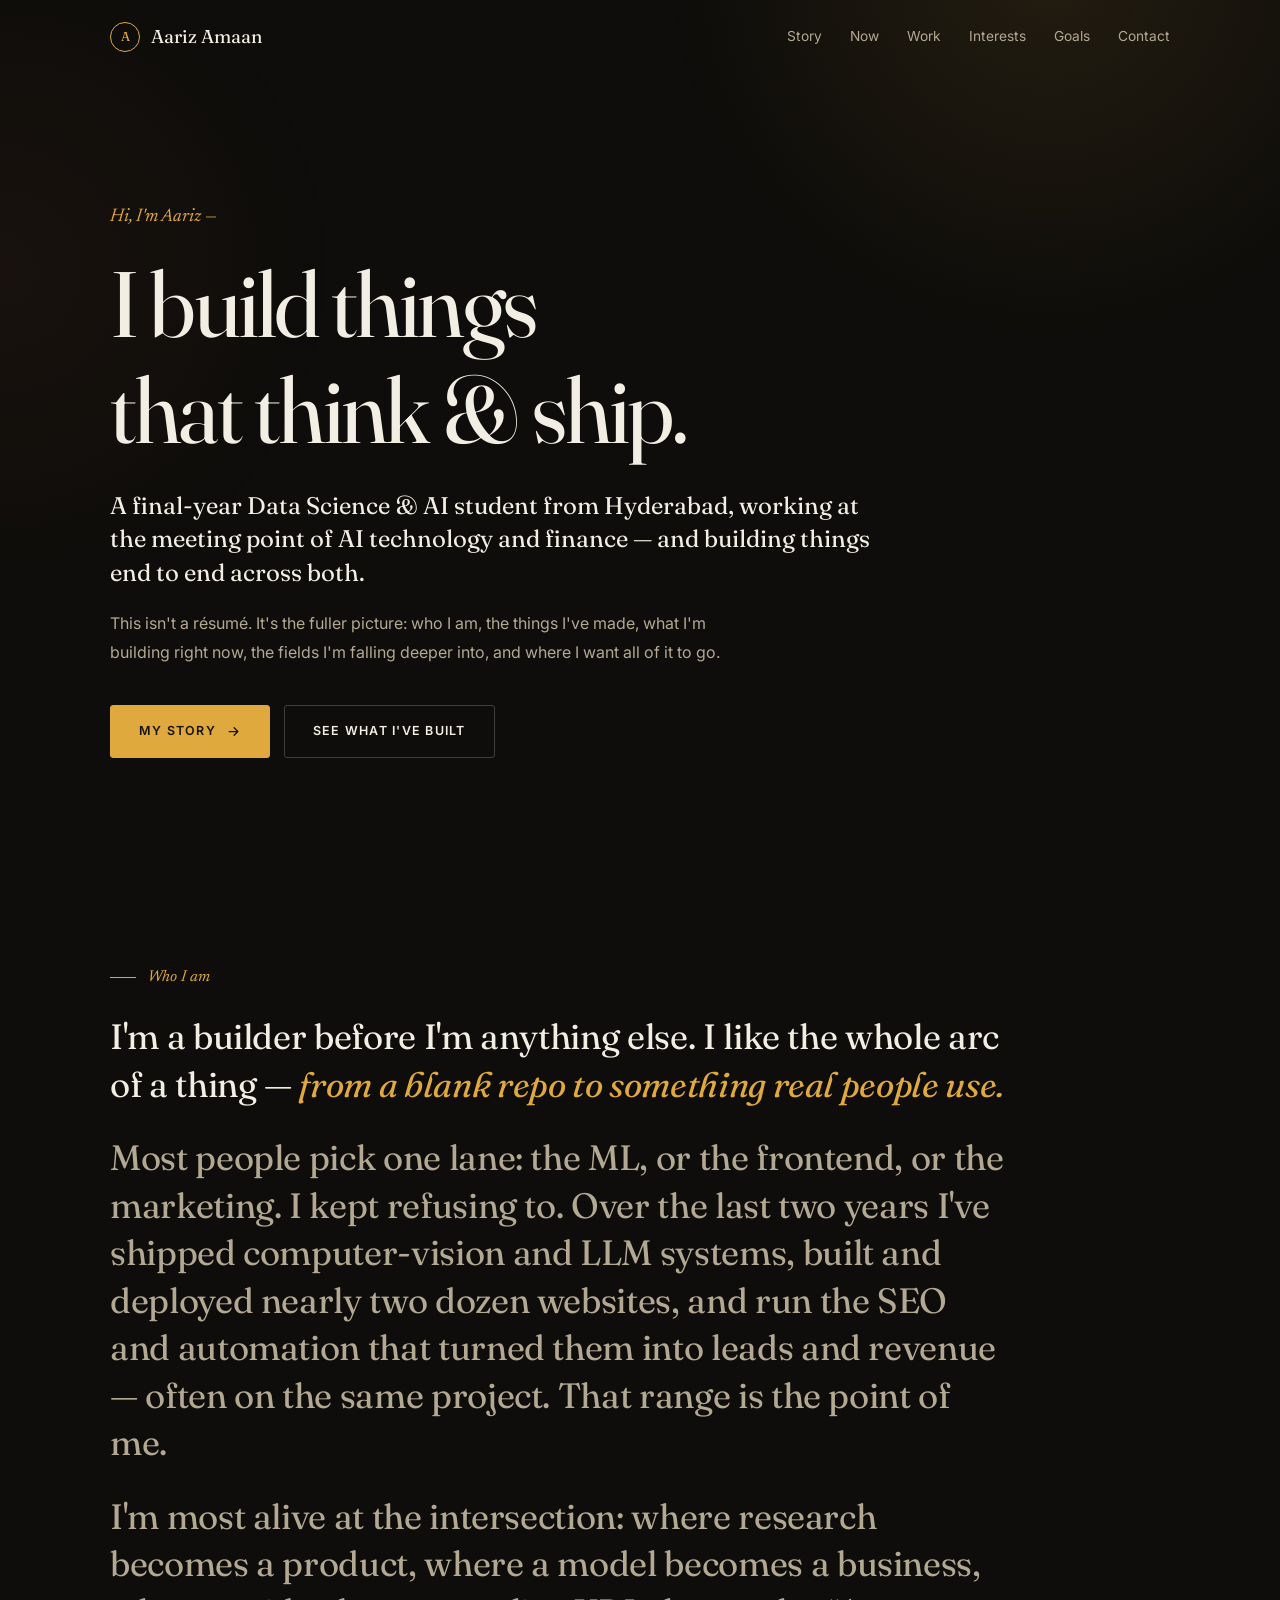
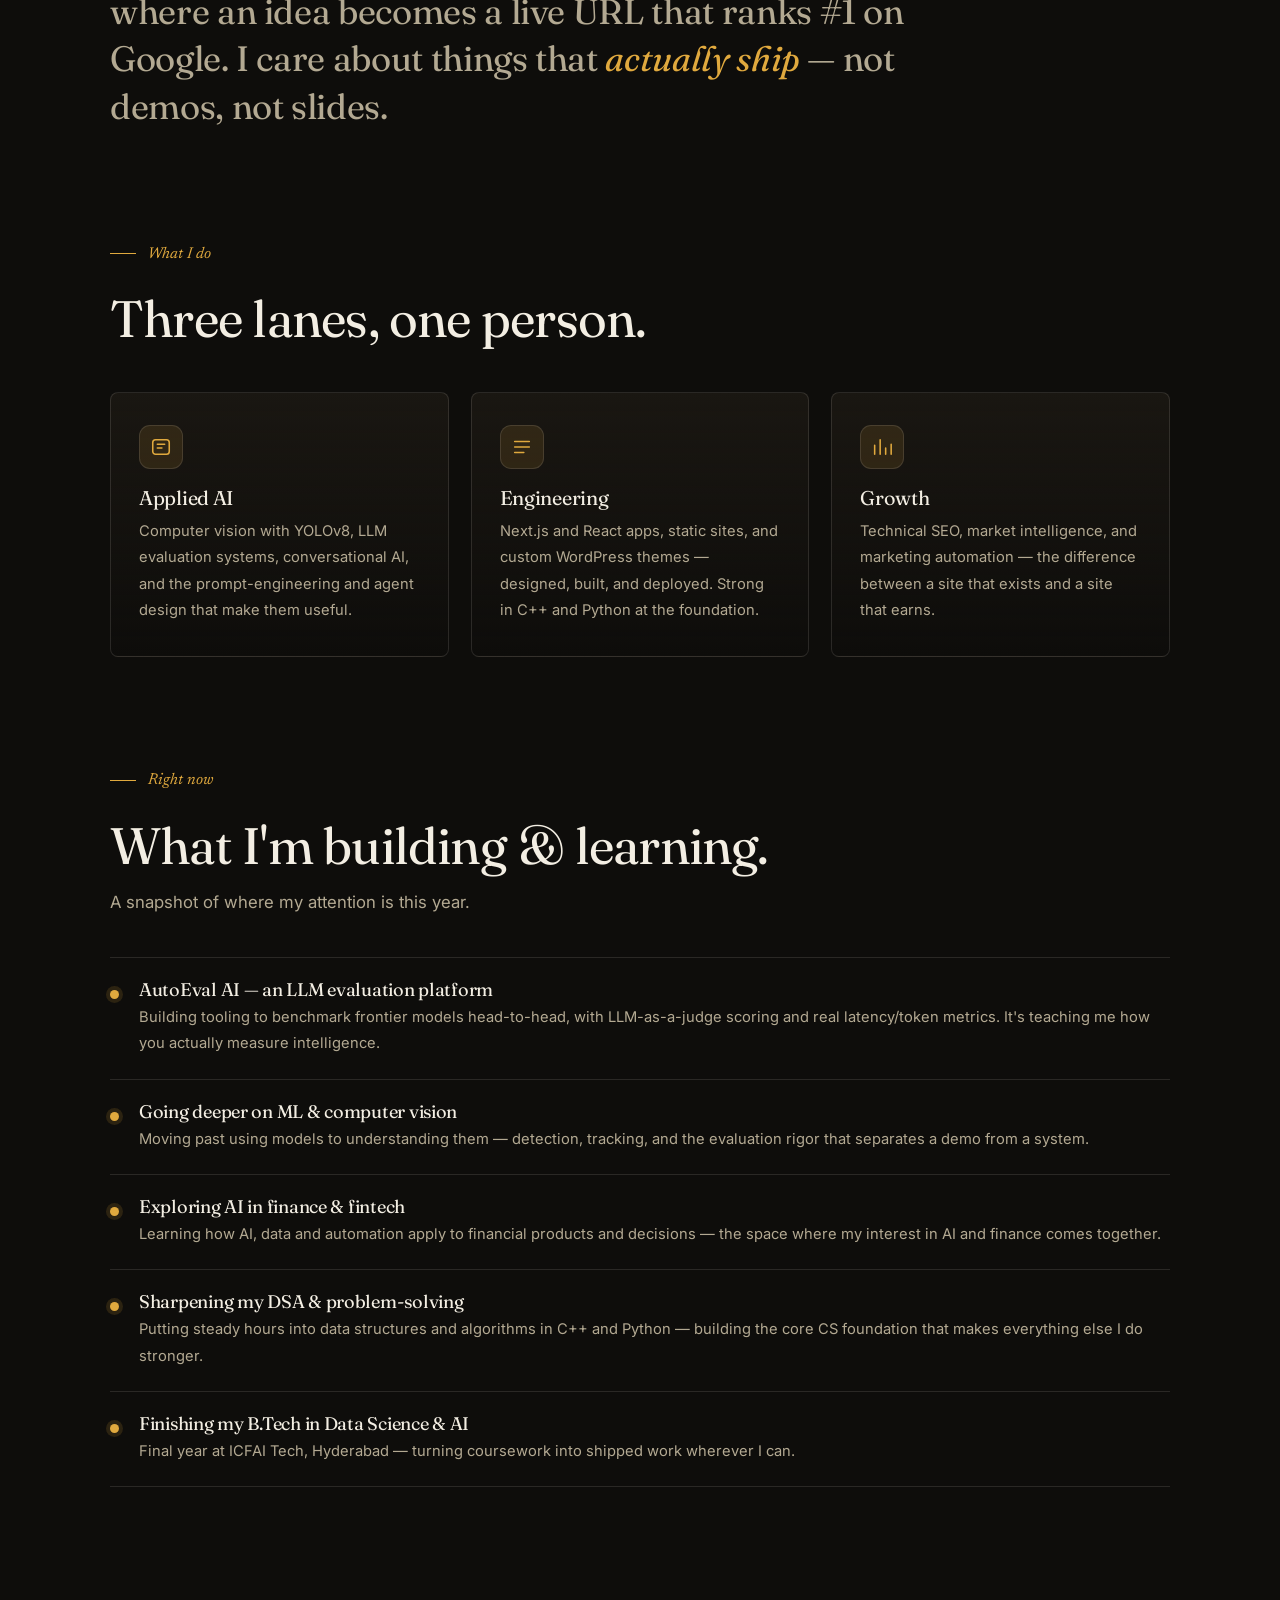
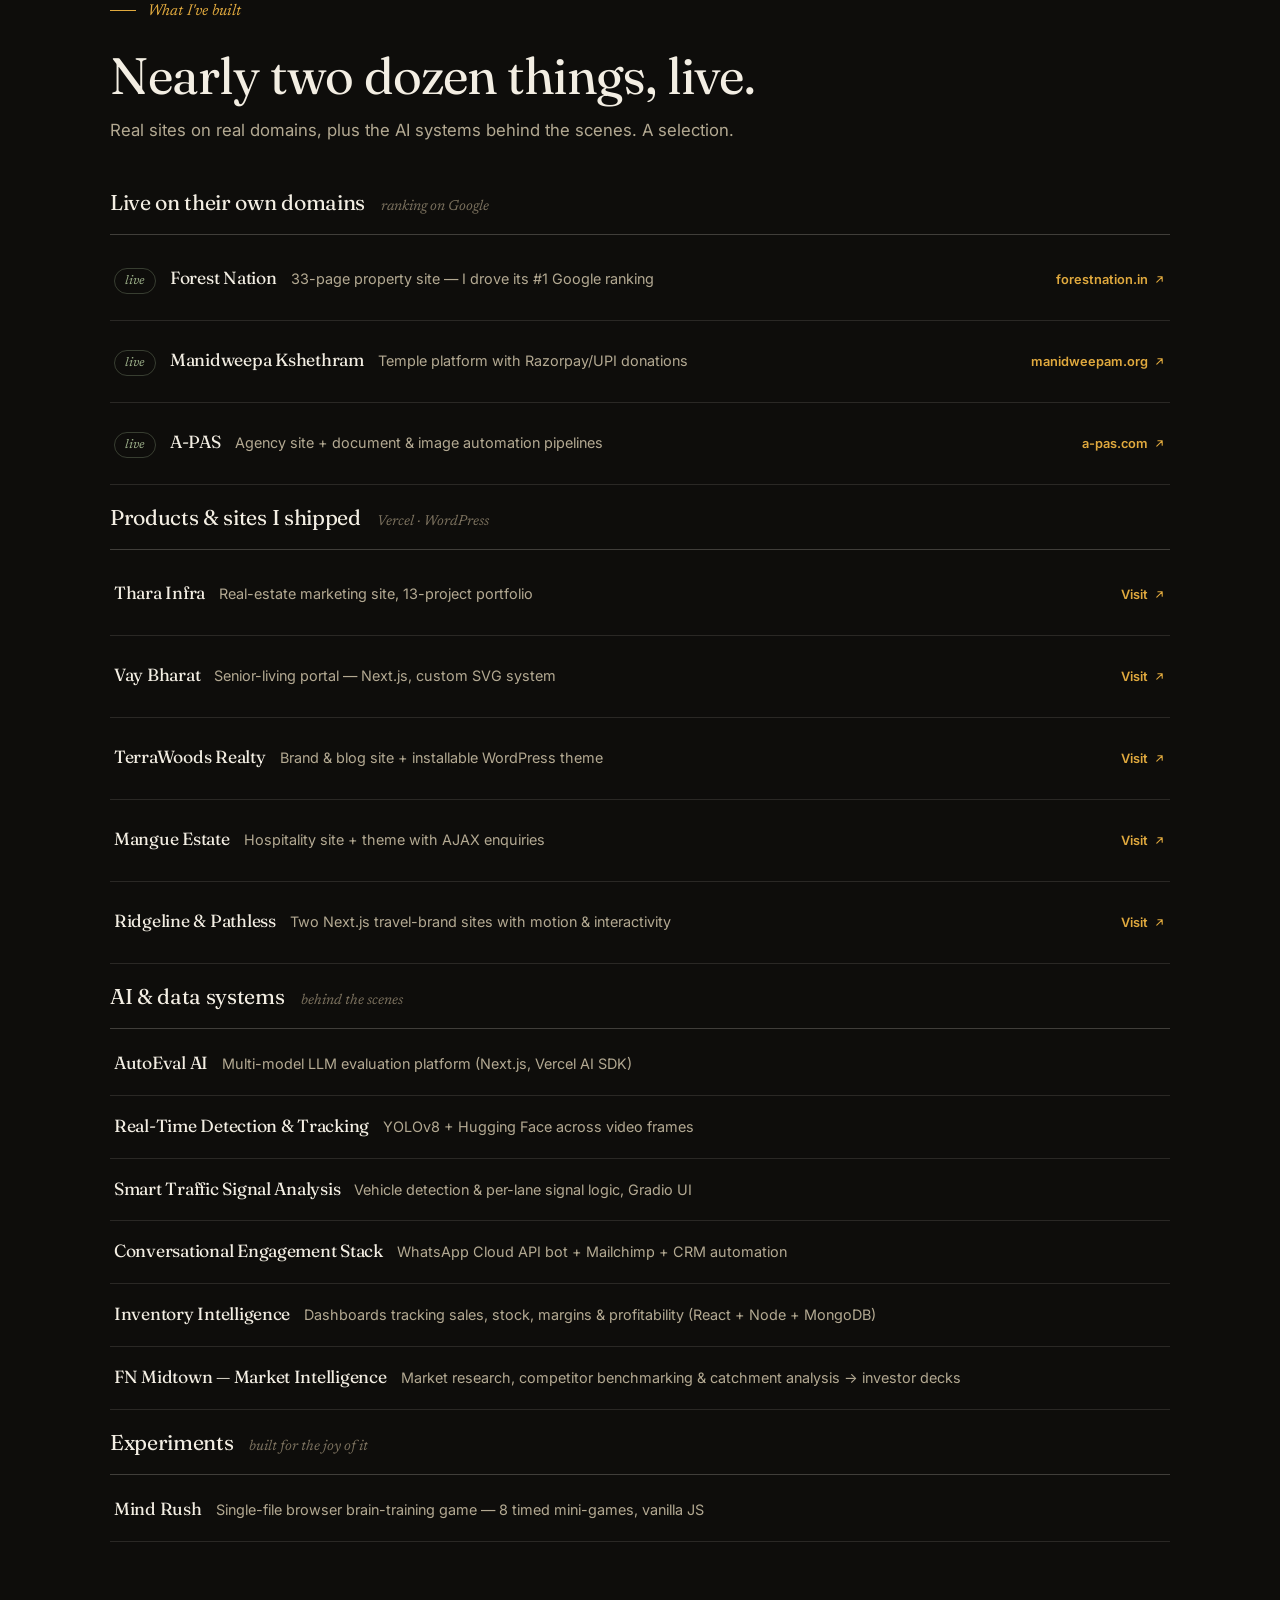
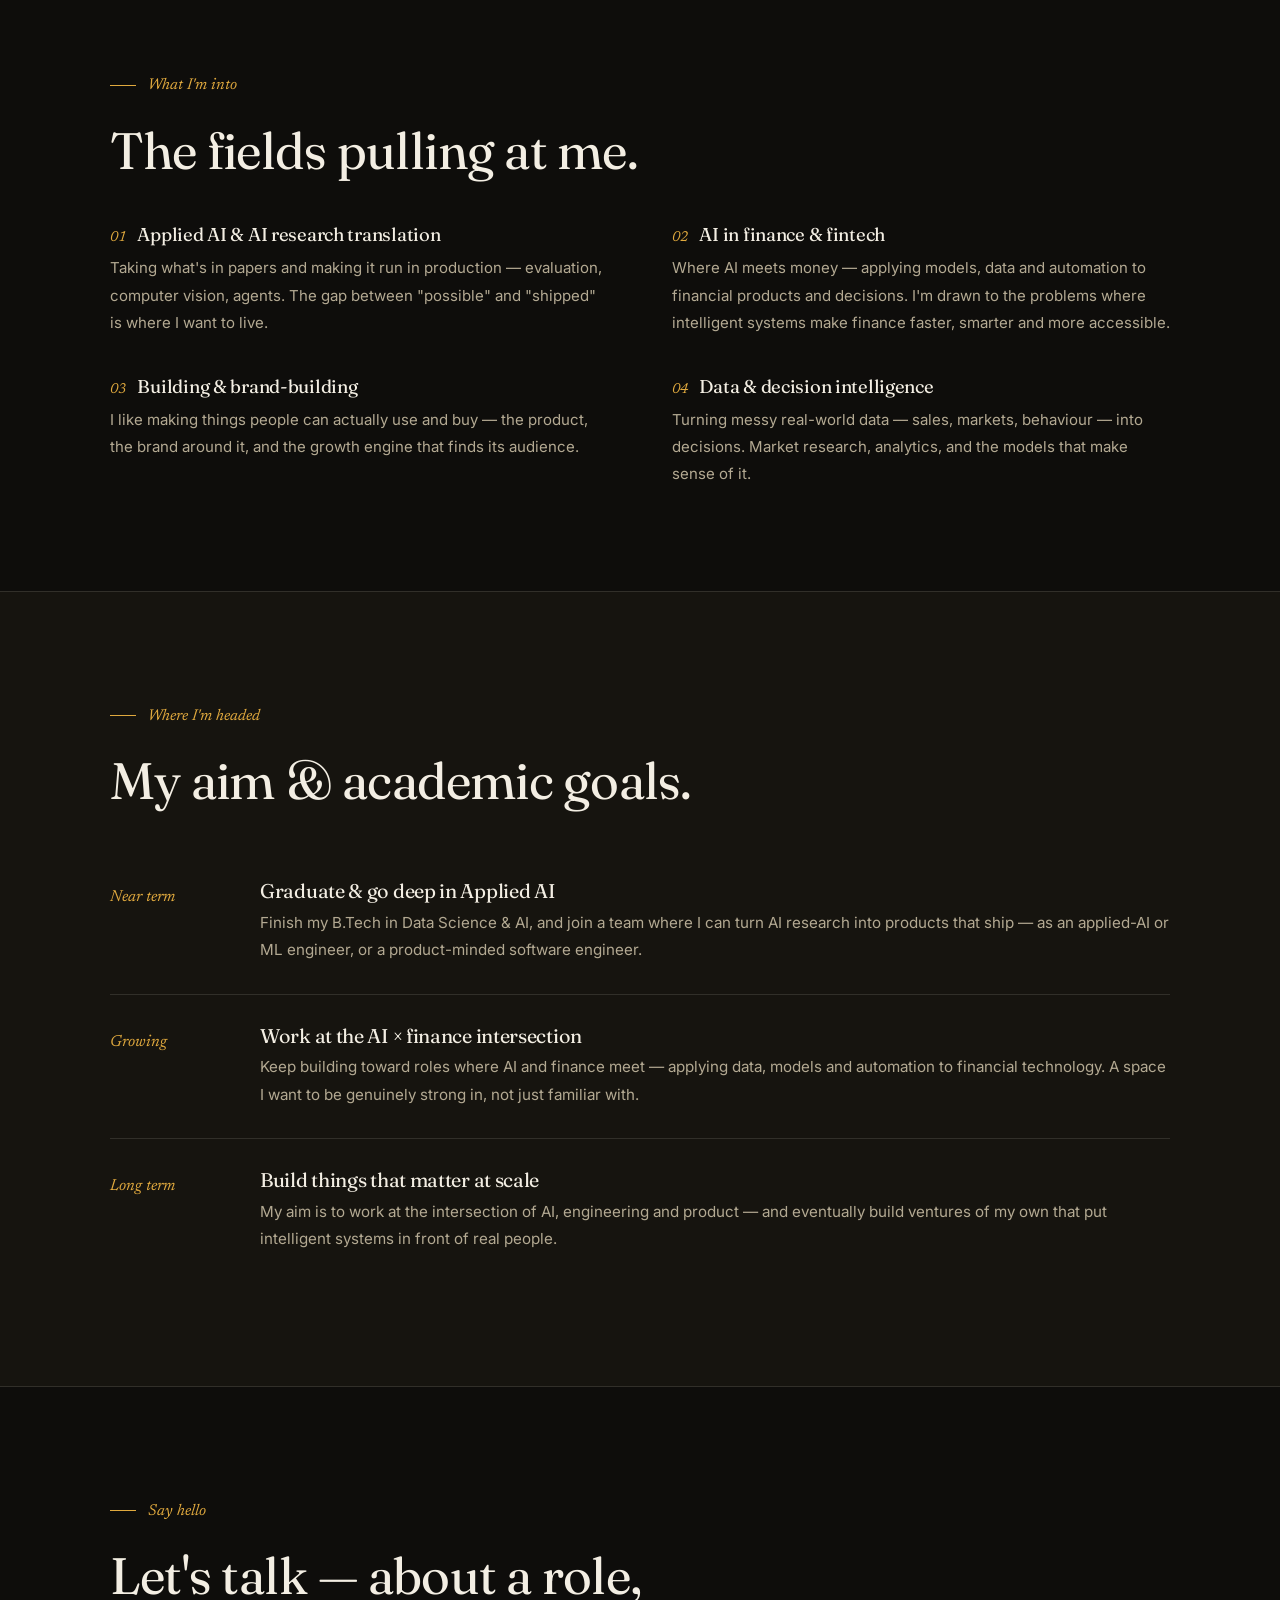
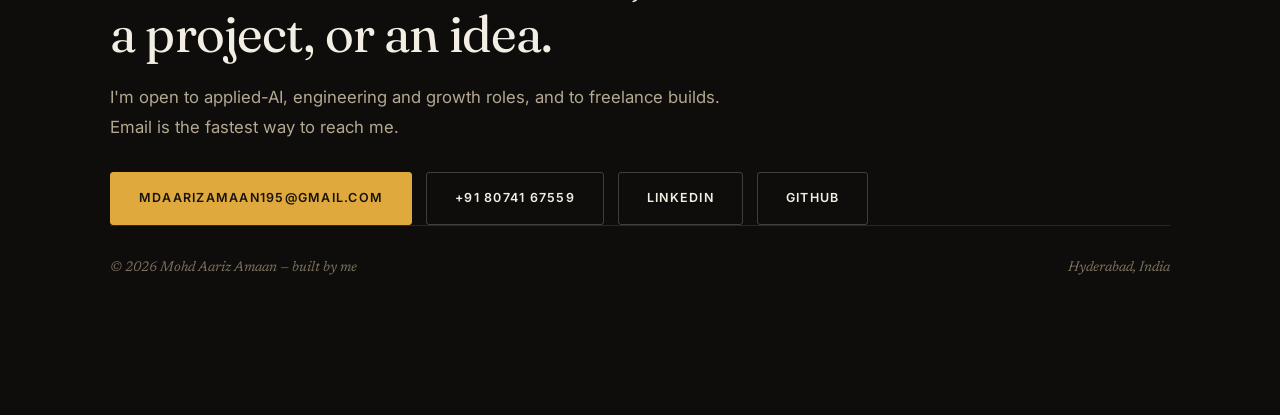
==== index.html @ a694b73e "Initial commit" ====
<!DOCTYPE html>
<html lang="en">
<head>
<meta charset="UTF-8">
<meta name="viewport" content="width=device-width, initial-scale=1.0">
<title>Mohd Aariz Amaan — Builder, Applied AI &amp; Beyond</title>
<meta name="description" content="I'm Aariz — a final-year Data Science &amp; AI student who builds things end to end: AI systems, real websites, and the growth behind them. This is who I am, what I've made, what I'm building, and where I'm headed.">
<meta property="og:title" content="Mohd Aariz Amaan — Portfolio">
<meta property="og:description" content="Who I am, what I've built, what I'm building, and where I'm headed.">
<meta property="og:type" content="website">
<meta name="theme-color" content="#0E0D0B">
<link rel="icon" type="image/svg+xml" href="favicon.svg">
<link rel="preconnect" href="https://fonts.googleapis.com">
<link rel="preconnect" href="https://fonts.gstatic.com" crossorigin>
<link href="https://fonts.googleapis.com/css2?family=Fraunces:ital,opsz,wght@0,9..144,400;0,9..144,500;1,9..144,400&family=Inter:wght@400;500;600&family=Newsreader:ital,opsz@1,6..72&display=swap" rel="stylesheet">
<link rel="stylesheet" href="css/styles.css">
</head>
<body>

<header class="hdr" id="hdr">
  <div class="wrap hdr-in">
    <a class="brand" href="#top"><span class="mk">A</span> Aariz Amaan</a>
    <nav class="nav" id="nav" aria-label="Main">
      <a href="#story">Story</a>
      <a href="#now">Now</a>
      <a href="#work">Work</a>
      <a href="#interests">Interests</a>
      <a href="#goals">Goals</a>
      <a href="#contact">Contact</a>
    </nav>
    <button class="burger" id="burger" aria-label="Toggle menu" aria-expanded="false" aria-controls="nav"><span></span><span></span><span></span></button>
  </div>
</header>

<main id="top">

<!-- ===================== HERO ===================== -->
<section class="hero">
  <div class="wrap">
    <p class="hi rv">Hi, I'm Aariz —</p>
    <h1 class="rv d1">I build things<br>that think &amp; ship.</h1>
    <p class="hero-lede rv d2">A final-year Data Science &amp; AI student from Hyderabad, working at the meeting point of <span class="am">AI technology</span> and <span class="am">finance</span> — and building things end to end across both.</p>
    <p class="tail rv d3">This isn't a résumé. It's the fuller picture: who I am, the things I've made, what I'm building right now, the fields I'm falling deeper into, and where I want all of it to go.</p>
    <div class="hero-cta rv d4">
      <a class="btn btn-fill" href="#story">My story <svg viewBox="0 0 24 24" fill="none" stroke="currentColor" stroke-width="2" stroke-linecap="round" stroke-linejoin="round"><path d="M5 12h14M13 6l6 6-6 6"/></svg></a>
      <a class="btn" href="#work">See what I've built</a>
    </div>
  </div>
</section>

<!-- ===================== STORY ===================== -->
<section class="sec story" id="story">
  <div class="wrap">
    <span class="eyebrow rv">Who I am</span>
    <p class="big rv d1">I'm a builder before I'm anything else. I like the whole arc of a thing — <span class="am">from a blank repo to something real people use.</span></p>
    <p class="big pull rv d2">Most people pick one lane: the ML, or the frontend, or the marketing. I kept refusing to. Over the last two years I've shipped computer-vision and LLM systems, built and deployed nearly two dozen websites, and run the SEO and automation that turned them into leads and revenue — often on the same project. That range is the point of me.</p>
    <p class="big pull rv d3">I'm most alive at the intersection: where research becomes a product, where a model becomes a business, where an idea becomes a live URL that ranks #1 on Google. I care about things that <span class="am">actually ship</span> — not demos, not slides.</p>
  </div>
</section>

<!-- ===================== WHAT I DO ===================== -->
<section class="sec" id="do" style="padding-top:0;">
  <div class="wrap">
    <span class="eyebrow rv">What I do</span>
    <h2 class="h2 rv d1" style="margin-bottom:44px;">Three lanes, one person.</h2>
    <div class="g3">
      <article class="card rv">
        <div class="ic"><svg viewBox="0 0 24 24" fill="none" stroke="currentColor" stroke-width="1.7" stroke-linecap="round" stroke-linejoin="round"><rect x="3" y="4" width="18" height="16" rx="3"/><path d="M8 9h8M8 13h5"/></svg></div>
        <h3>Applied AI</h3>
        <p>Computer vision with YOLOv8, LLM evaluation systems, conversational AI, and the prompt-engineering and agent design that make them useful.</p>
      </article>
      <article class="card rv d1">
        <div class="ic"><svg viewBox="0 0 24 24" fill="none" stroke="currentColor" stroke-width="1.7" stroke-linecap="round" stroke-linejoin="round"><path d="M4 6h16M4 12h16M4 18h10"/></svg></div>
        <h3>Engineering</h3>
        <p>Next.js and React apps, static sites, and custom WordPress themes — designed, built, and deployed. Strong in C++ and Python at the foundation.</p>
      </article>
      <article class="card rv d2">
        <div class="ic"><svg viewBox="0 0 24 24" fill="none" stroke="currentColor" stroke-width="1.7" stroke-linecap="round" stroke-linejoin="round"><path d="M4 20V10M10 20V4M16 20v-7M22 20v-11"/></svg></div>
        <h3>Growth</h3>
        <p>Technical SEO, market intelligence, and marketing automation — the difference between a site that exists and a site that earns.</p>
      </article>
    </div>
  </div>
</section>

<!-- ===================== NOW ===================== -->
<section class="sec" id="now" style="padding-top:0;">
  <div class="wrap">
    <span class="eyebrow rv">Right now</span>
    <h2 class="h2 rv d1" style="margin-bottom:12px;">What I'm building &amp; learning.</h2>
    <p class="lede rv d2" style="margin-bottom:40px;">A snapshot of where my attention is this year.</p>
    <div class="now-list rv d2">
      <div class="now-item"><span class="dot"></span><div><h4>AutoEval AI — an LLM evaluation platform</h4><p>Building tooling to benchmark frontier models head-to-head, with LLM-as-a-judge scoring and real latency/token metrics. It's teaching me how you actually measure intelligence.</p></div></div>
      <div class="now-item"><span class="dot"></span><div><h4>Going deeper on ML &amp; computer vision</h4><p>Moving past using models to understanding them — detection, tracking, and the evaluation rigor that separates a demo from a system.</p></div></div>
      <div class="now-item"><span class="dot"></span><div><h4>Exploring AI in finance &amp; fintech</h4><p>Learning how AI, data and automation apply to financial products and decisions — the space where my interest in AI and finance comes together.</p></div></div>
      <div class="now-item"><span class="dot"></span><div><h4>Sharpening my DSA &amp; problem-solving</h4><p>Putting steady hours into data structures and algorithms in C++ and Python — building the core CS foundation that makes everything else I do stronger.</p></div></div>
      <div class="now-item"><span class="dot"></span><div><h4>Finishing my B.Tech in Data Science &amp; AI</h4><p>Final year at ICFAI Tech, Hyderabad — turning coursework into shipped work wherever I can.</p></div></div>
    </div>
  </div>
</section>

<!-- ===================== WORK ===================== -->
<section class="sec" id="work" style="padding-top:0;">
  <div class="wrap">
    <span class="eyebrow rv">What I've built</span>
    <h2 class="h2 rv d1" style="margin-bottom:10px;">Nearly two dozen things, live.</h2>
    <p class="lede rv d2" style="margin-bottom:44px;">Real sites on real domains, plus the AI systems behind the scenes. A selection.</p>

    <div class="work-group rv">
      <div class="group-head"><h3>Live on their own domains</h3><span>ranking on Google</span></div>
      <div class="work-row"><div class="wr-main"><span class="badge">live</span><h4>Forest Nation</h4><span class="wr-desc">33-page property site — I drove its #1 Google ranking</span></div><a class="wr-link" href="https://forestnation.in" target="_blank" rel="noopener noreferrer">forestnation.in <svg viewBox="0 0 24 24" fill="none" stroke="currentColor" stroke-width="2" stroke-linecap="round" stroke-linejoin="round"><path d="M7 17L17 7M9 7h8v8"/></svg></a></div>
      <div class="work-row"><div class="wr-main"><span class="badge">live</span><h4>Manidweepa Kshethram</h4><span class="wr-desc">Temple platform with Razorpay/UPI donations</span></div><a class="wr-link" href="https://manidweepam.org" target="_blank" rel="noopener noreferrer">manidweepam.org <svg viewBox="0 0 24 24" fill="none" stroke="currentColor" stroke-width="2" stroke-linecap="round" stroke-linejoin="round"><path d="M7 17L17 7M9 7h8v8"/></svg></a></div>
      <div class="work-row"><div class="wr-main"><span class="badge">live</span><h4>A-PAS</h4><span class="wr-desc">Agency site + document &amp; image automation pipelines</span></div><a class="wr-link" href="https://a-pas.com" target="_blank" rel="noopener noreferrer">a-pas.com <svg viewBox="0 0 24 24" fill="none" stroke="currentColor" stroke-width="2" stroke-linecap="round" stroke-linejoin="round"><path d="M7 17L17 7M9 7h8v8"/></svg></a></div>
    </div>

    <div class="work-group rv">
      <div class="group-head"><h3>Products &amp; sites I shipped</h3><span>Vercel · WordPress</span></div>
      <div class="work-row"><div class="wr-main"><h4>Thara Infra</h4><span class="wr-desc">Real-estate marketing site, 13-project portfolio</span></div><a class="wr-link" href="https://thara-infra-psi.vercel.app" target="_blank" rel="noopener noreferrer">Visit <svg viewBox="0 0 24 24" fill="none" stroke="currentColor" stroke-width="2" stroke-linecap="round" stroke-linejoin="round"><path d="M7 17L17 7M9 7h8v8"/></svg></a></div>
      <div class="work-row"><div class="wr-main"><h4>Vay Bharat</h4><span class="wr-desc">Senior-living portal — Next.js, custom SVG system</span></div><a class="wr-link" href="https://vay-bharat.vercel.app" target="_blank" rel="noopener noreferrer">Visit <svg viewBox="0 0 24 24" fill="none" stroke="currentColor" stroke-width="2" stroke-linecap="round" stroke-linejoin="round"><path d="M7 17L17 7M9 7h8v8"/></svg></a></div>
      <div class="work-row"><div class="wr-main"><h4>TerraWoods Realty</h4><span class="wr-desc">Brand &amp; blog site + installable WordPress theme</span></div><a class="wr-link" href="https://site-seven-phi-64.vercel.app" target="_blank" rel="noopener noreferrer">Visit <svg viewBox="0 0 24 24" fill="none" stroke="currentColor" stroke-width="2" stroke-linecap="round" stroke-linejoin="round"><path d="M7 17L17 7M9 7h8v8"/></svg></a></div>
      <div class="work-row"><div class="wr-main"><h4>Mangue Estate</h4><span class="wr-desc">Hospitality site + theme with AJAX enquiries</span></div><a class="wr-link" href="https://mangue-estate-final.vercel.app" target="_blank" rel="noopener noreferrer">Visit <svg viewBox="0 0 24 24" fill="none" stroke="currentColor" stroke-width="2" stroke-linecap="round" stroke-linejoin="round"><path d="M7 17L17 7M9 7h8v8"/></svg></a></div>
      <div class="work-row"><div class="wr-main"><h4>Ridgeline &amp; Pathless</h4><span class="wr-desc">Two Next.js travel-brand sites with motion &amp; interactivity</span></div><a class="wr-link" href="https://ridgeline-alpha.vercel.app" target="_blank" rel="noopener noreferrer">Visit <svg viewBox="0 0 24 24" fill="none" stroke="currentColor" stroke-width="2" stroke-linecap="round" stroke-linejoin="round"><path d="M7 17L17 7M9 7h8v8"/></svg></a></div>
    </div>

    <div class="work-group rv">
      <div class="group-head"><h3>AI &amp; data systems</h3><span>behind the scenes</span></div>
      <div class="work-row"><div class="wr-main"><h4>AutoEval AI</h4><span class="wr-desc">Multi-model LLM evaluation platform (Next.js, Vercel AI SDK)</span></div></div>
      <div class="work-row"><div class="wr-main"><h4>Real-Time Detection &amp; Tracking</h4><span class="wr-desc">YOLOv8 + Hugging Face across video frames</span></div></div>
      <div class="work-row"><div class="wr-main"><h4>Smart Traffic Signal Analysis</h4><span class="wr-desc">Vehicle detection &amp; per-lane signal logic, Gradio UI</span></div></div>
      <div class="work-row"><div class="wr-main"><h4>Conversational Engagement Stack</h4><span class="wr-desc">WhatsApp Cloud API bot + Mailchimp + CRM automation</span></div></div>
      <div class="work-row"><div class="wr-main"><h4>Inventory Intelligence</h4><span class="wr-desc">Dashboards tracking sales, stock, margins &amp; profitability (React + Node + MongoDB)</span></div></div>
      <div class="work-row"><div class="wr-main"><h4>FN Midtown — Market Intelligence</h4><span class="wr-desc">Market research, competitor benchmarking &amp; catchment analysis → investor decks</span></div></div>
    </div>

    <div class="work-group rv">
      <div class="group-head"><h3>Experiments</h3><span>built for the joy of it</span></div>
      <div class="work-row"><div class="wr-main"><h4>Mind Rush</h4><span class="wr-desc">Single-file browser brain-training game — 8 timed mini-games, vanilla JS</span></div></div>
    </div>
  </div>
</section>

<!-- ===================== INTERESTS ===================== -->
<section class="sec" id="interests" style="padding-top:0;">
  <div class="wrap">
    <span class="eyebrow rv">What I'm into</span>
    <h2 class="h2 rv d1" style="margin-bottom:44px;">The fields pulling at me.</h2>
    <div class="int-grid">
      <div class="int rv"><h4><i>01</i> Applied AI &amp; AI research translation</h4><p>Taking what's in papers and making it run in production — evaluation, computer vision, agents. The gap between "possible" and "shipped" is where I want to live.</p></div>
      <div class="int rv d1"><h4><i>02</i> AI in finance &amp; fintech</h4><p>Where AI meets money — applying models, data and automation to financial products and decisions. I'm drawn to the problems where intelligent systems make finance faster, smarter and more accessible.</p></div>
      <div class="int rv d2"><h4><i>03</i> Building &amp; brand-building</h4><p>I like making things people can actually use and buy — the product, the brand around it, and the growth engine that finds its audience.</p></div>
      <div class="int rv d3"><h4><i>04</i> Data &amp; decision intelligence</h4><p>Turning messy real-world data — sales, markets, behaviour — into decisions. Market research, analytics, and the models that make sense of it.</p></div>
    </div>
  </div>
</section>

</main>

<!-- ===================== GOALS ===================== -->
<section class="sec goals" id="goals">
  <div class="wrap">
    <span class="eyebrow rv">Where I'm headed</span>
    <h2 class="h2 rv d1" style="margin-bottom:40px;">My aim &amp; academic goals.</h2>
    <div class="rv d2">
      <div class="goal-row"><div class="when">Near term</div><div><h4>Graduate &amp; go deep in Applied AI</h4><p>Finish my B.Tech in Data Science &amp; AI, and join a team where I can turn AI research into products that ship — as an applied-AI or ML engineer, or a product-minded software engineer.</p></div></div>
      <div class="goal-row"><div class="when">Growing</div><div><h4>Work at the AI × finance intersection</h4><p>Keep building toward roles where AI and finance meet — applying data, models and automation to financial technology. A space I want to be genuinely strong in, not just familiar with.</p></div></div>
      <div class="goal-row"><div class="when">Long term</div><div><h4>Build things that matter at scale</h4><p>My aim is to work at the intersection of AI, engineering and product — and eventually build ventures of my own that put intelligent systems in front of real people.</p></div></div>
    </div>
  </div>
</section>

<!-- ===================== CONTACT ===================== -->
<section class="sec contact" id="contact">
  <div class="wrap">
    <span class="eyebrow rv">Say hello</span>
    <h2 class="h2 rv d1">Let's talk — about a role,<br>a project, or an idea.</h2>
    <p class="lede rv d2">I'm open to applied-AI, engineering and growth roles, and to freelance builds. Email is the fastest way to reach me.</p>
    <div class="contact-links rv d3">
      <a class="btn btn-fill" href="mailto:mdaarizamaan195@gmail.com">mdaarizamaan195@gmail.com</a>
      <a class="btn" href="tel:+918074167559">+91 80741 67559</a>
      <a class="btn" href="https://linkedin.com/in/aariz-amaan" target="_blank" rel="noopener noreferrer">LinkedIn</a>
      <a class="btn" href="https://github.com/aarizbobbydeol" target="_blank" rel="noopener noreferrer">GitHub</a>
    </div>
  </div>
  <div class="wrap ftr">
    <div class="ftr-in">
      <span>© <span id="yr">2026</span> Mohd Aariz Amaan — built by me</span>
      <span>Hyderabad, India</span>
    </div>
  </div>
</section>

<script src="js/main.js" defer></script>
</body>
</html>
---- css/styles.css ----
/* ==========================================================
   MOHD AARIZ AMAAN — Personal Portfolio
   A portfolio that tells you who I am.
   Dark editorial · warm ink · amber accent
   ========================================================== */

:root {
  --bg: #0E0D0B;
  --bg-2: #16140F;
  --panel: #1A1712;
  --ink: #F3EEE3;
  --ink-2: #B3A992;
  --ink-3: #7C725F;
  --line: rgba(243, 238, 227, .12);
  --line-2: rgba(243, 238, 227, .22);

  --amber: #E0A93E;      /* warm signature accent */
  --amber-d: #C68A22;
  --rust: #C1633B;
  --sage: #9DB08A;

  --disp: "Fraunces", Georgia, serif;
  --sans: "Inter", system-ui, -apple-system, sans-serif;
  --mono: "Newsreader", Georgia, serif;

  --maxw: 1060px;
}

*, *::before, *::after { box-sizing: border-box; margin: 0; padding: 0; }
html { scroll-behavior: smooth; -webkit-text-size-adjust: 100%; overflow-x: clip; }

body {
  background: var(--bg);
  color: var(--ink-2);
  font-family: var(--sans);
  font-size: 16px;
  line-height: 1.8;
  -webkit-font-smoothing: antialiased;
  overflow-x: clip;
  max-width: 100%;
}
body::before {
  content: ""; position: fixed; inset: 0; z-index: 0; pointer-events: none;
  background:
    radial-gradient(620px circle at 82% -4%, rgba(224,169,62,.10), transparent 62%),
    radial-gradient(560px circle at 0% 30%, rgba(193,99,59,.06), transparent 60%);
}
header, main, footer { position: relative; z-index: 1; }

img, svg { max-width: 100%; display: block; }
a { color: inherit; text-decoration: none; }
ul { list-style: none; }
h1, h2, h3, h4 { font-family: var(--disp); color: var(--ink); font-weight: 400; line-height: 1.14; letter-spacing: -.015em; }
::selection { background: rgba(224,169,62,.28); color: #fff; }

.wrap { width: min(var(--maxw), 88%); margin-inline: auto; }
.sec { padding: 104px 0; }

.eyebrow {
  display: inline-flex; align-items: center; gap: 12px;
  font-family: var(--mono); font-style: italic; font-size: .98rem;
  color: var(--amber); margin-bottom: 22px;
}
.eyebrow::before { content: ""; width: 26px; height: 1px; background: var(--amber); }
.h2 { font-size: clamp(2rem, 4.6vw, 3.2rem); margin-bottom: 18px; }
.big { font-size: clamp(1.5rem, 3vw, 2.2rem); font-family: var(--disp); color: var(--ink); line-height: 1.35; letter-spacing: -.01em; }
.big .am { color: var(--amber); font-style: italic; }
.lede { max-width: 640px; font-size: 1.05rem; }

.btn {
  display: inline-flex; align-items: center; gap: 10px;
  padding: 14px 28px; border-radius: 3px;
  font-size: .78rem; font-weight: 600; letter-spacing: .1em; text-transform: uppercase;
  border: 1px solid var(--line-2); color: var(--ink);
  transition: transform .3s, background .3s, color .3s, border-color .3s;
}
.btn svg { width: 15px; height: 15px; }
.btn:hover { transform: translateY(-2px); background: var(--amber); border-color: var(--amber); color: #17140d; }
.btn-fill { background: var(--amber); border-color: var(--amber); color: #17140d; }
.btn-fill:hover { background: var(--amber-d); border-color: var(--amber-d); }

/* header */
.hdr { position: fixed; inset: 0 0 auto; z-index: 60; border-bottom: 1px solid transparent; transition: background .35s, border-color .35s; }
.hdr.stuck { background: rgba(14,13,11,.82); backdrop-filter: blur(12px); -webkit-backdrop-filter: blur(12px); border-bottom-color: var(--line); }
.hdr-in { display: flex; align-items: center; justify-content: space-between; gap: 24px; padding: 20px 0; }
.brand { display: inline-flex; align-items: center; gap: 11px; font-family: var(--disp); font-size: 1.16rem; color: var(--ink); }
.brand .mk { width: 30px; height: 30px; border-radius: 50%; border: 1px solid var(--amber); color: var(--amber); display: grid; place-items: center; font-size: .8rem; flex: none; }
.nav { display: flex; gap: 28px; }
.nav a { font-size: .86rem; color: var(--ink-2); position: relative; transition: color .25s; }
.nav a::after { content: ""; position: absolute; left: 0; bottom: -4px; width: 100%; height: 1px; background: var(--amber); transform: scaleX(0); transform-origin: right; transition: transform .3s; }
.nav a:hover { color: var(--ink); }
.nav a:hover::after { transform: scaleX(1); transform-origin: left; }
.burger { display: none; background: none; border: 0; cursor: pointer; width: 44px; height: 44px; align-items: center; justify-content: center; flex-direction: column; gap: 6px; z-index: 70; }
.burger span { display: block; width: 24px; height: 2px; background: var(--ink); border-radius: 2px; transition: transform .3s, opacity .3s; }
body.nav-open .burger span:nth-child(1) { transform: translateY(8px) rotate(45deg); }
body.nav-open .burger span:nth-child(2) { opacity: 0; }
body.nav-open .burger span:nth-child(3) { transform: translateY(-8px) rotate(-45deg); }

/* hero */
.hero { padding: 200px 0 96px; }
.hi { font-family: var(--mono); font-style: italic; font-size: 1.15rem; color: var(--amber); margin-bottom: 18px; }
.hero h1 { font-size: clamp(2.8rem, 8vw, 5.8rem); letter-spacing: -.03em; margin-bottom: 26px; }
.hero-lede { font-size: clamp(1.15rem, 2.1vw, 1.5rem); font-family: var(--disp); color: var(--ink); max-width: 760px; margin-bottom: 20px; line-height: 1.4; }
.hero p.tail { max-width: 620px; margin-bottom: 38px; }
.hero-cta { display: flex; gap: 14px; flex-wrap: wrap; }

/* manifesto / story */
.story .big + .big { margin-top: 26px; }
.story .big { max-width: 900px; }
.pull { color: var(--ink-2); }

/* "what I do" cards */
.g3 { display: grid; grid-template-columns: repeat(3, 1fr); gap: 22px; }
.card { padding: 32px 28px; border: 1px solid var(--line); border-radius: 8px; background: linear-gradient(180deg, var(--panel), transparent); transition: transform .35s, border-color .35s; }
.card:hover { transform: translateY(-5px); border-color: var(--line-2); }
.card .ic { width: 44px; height: 44px; border-radius: 11px; display: grid; place-items: center; background: rgba(224,169,62,.12); color: var(--amber); border: 1px solid var(--line); margin-bottom: 18px; }
.card .ic svg { width: 22px; height: 22px; }
.card h3 { font-size: 1.24rem; margin-bottom: 8px; }
.card p { font-size: .92rem; }

/* now / currently */
.now-list { display: grid; gap: 0; }
.now-item { display: grid; grid-template-columns: auto 1fr; gap: 20px; padding: 22px 0; border-top: 1px solid var(--line); align-items: start; }
.now-item:last-child { border-bottom: 1px solid var(--line); }
.now-item .dot { width: 9px; height: 9px; border-radius: 50%; background: var(--amber); margin-top: 10px; flex: none; box-shadow: 0 0 0 4px rgba(224,169,62,.14); }
.now-item h4 { font-size: 1.14rem; margin-bottom: 3px; }
.now-item p { font-size: .92rem; }

/* work list */
.work-group { margin-bottom: 20px; }
.group-head { display: flex; align-items: baseline; gap: 16px; padding-bottom: 14px; margin-bottom: 4px; border-bottom: 1px solid var(--line-2); }
.group-head h3 { font-size: 1.34rem; }
.group-head span { font-family: var(--mono); font-style: italic; color: var(--ink-3); font-size: .9rem; }
.work-row { display: grid; grid-template-columns: 1fr auto; gap: 20px; align-items: baseline; padding: 18px 4px; border-bottom: 1px solid var(--line); transition: padding-left .3s, background .3s; }
.work-row:hover { padding-left: 14px; background: rgba(224,169,62,.04); }
.work-row .wr-main { display: flex; align-items: baseline; gap: 14px; flex-wrap: wrap; }
.work-row h4 { font-size: 1.1rem; color: var(--ink); }
.work-row .wr-desc { font-size: .9rem; color: var(--ink-2); }
.badge { font-family: var(--mono); font-style: italic; font-size: .78rem; color: var(--sage); border: 1px solid rgba(157,176,138,.3); border-radius: 999px; padding: 1px 10px; }
.wr-link { color: var(--amber); display: inline-flex; align-items: center; gap: 5px; font-size: .8rem; font-weight: 600; flex: none; padding-block: 11px; }
.wr-link svg { width: 13px; height: 13px; transition: transform .3s; }
.wr-link:hover svg { transform: translate(3px, -3px); }

/* interests */
.int-grid { display: grid; grid-template-columns: 1fr 1fr; gap: 40px 64px; }
.int h4 { font-size: 1.16rem; margin-bottom: 8px; display: flex; align-items: baseline; gap: 12px; }
.int h4 i { font-family: var(--mono); font-style: italic; color: var(--amber); font-size: .9rem; }
.int p { font-size: .94rem; }

/* goals */
.goals { background: var(--bg-2); border-block: 1px solid var(--line); }
.goal-row { display: grid; grid-template-columns: 120px 1fr; gap: 30px; padding: 30px 0; border-top: 1px solid var(--line); }
.goal-row:first-child { border-top: 0; }
.goal-row .when { font-family: var(--mono); font-style: italic; color: var(--amber); font-size: 1rem; padding-top: 3px; }
.goal-row h4 { font-size: 1.24rem; margin-bottom: 6px; }
.goal-row p { font-size: .95rem; }

/* contact */
.contact { text-align: left; }
.contact .h2 { color: var(--ink); }
.contact-links { display: flex; gap: 14px; flex-wrap: wrap; margin-top: 30px; }

/* footer */
.ftr { padding: 30px 0; border-top: 1px solid var(--line); }
.ftr-in { display: flex; justify-content: space-between; gap: 18px; flex-wrap: wrap; font-family: var(--mono); font-style: italic; font-size: .88rem; color: var(--ink-3); }
.ftr-in a:hover { color: var(--amber); }

/* reveal */
.rv { opacity: 0; transform: translateY(24px); transition: opacity .8s cubic-bezier(.2,.8,.2,1), transform .8s cubic-bezier(.2,.8,.2,1); }
.rv.in { opacity: 1; transform: none; }
.d1{transition-delay:.06s}.d2{transition-delay:.12s}.d3{transition-delay:.18s}.d4{transition-delay:.24s}.d5{transition-delay:.3s}

@media (prefers-reduced-motion: reduce) {
  html { scroll-behavior: auto; }
  .rv { opacity: 1; transform: none; transition: none; }
  * { transition-duration: .01ms !important; }
}

@media (max-width: 900px) {
  .sec { padding: 80px 0; }
  .g3, .int-grid { grid-template-columns: 1fr; }
  .goal-row { grid-template-columns: 1fr; gap: 8px; }
  body.nav-open .hdr { backdrop-filter: none; -webkit-backdrop-filter: none; }
  body.nav-open { overflow: hidden; }
  .nav {
    position: fixed; top: 0; left: 0; right: 0; bottom: 0; width: 100%; max-width: 100vw;
    height: 100vh; height: 100dvh; background: var(--bg);
    flex-direction: column; justify-content: center; align-items: center; gap: 4px;
    transform: translateY(-101%); transition: transform .45s cubic-bezier(.7,0,.25,1);
  }
  .nav a { font-family: var(--disp); font-size: 1.7rem; min-height: 56px; display: flex; align-items: center; }
  .nav a::after { display: none; }
  body.nav-open .nav { transform: none; }
  .burger { display: flex; }
  .brand { min-height: 44px; }
}
@media (max-width: 560px) {
  .sec { padding: 64px 0; }
  .hero { padding: 156px 0 70px; }
  .work-row { grid-template-columns: 1fr; gap: 8px; }
  .hero-cta .btn, .contact-links .btn { width: 100%; justify-content: center; }
  input, select, textarea { font-size: 16px; }
}
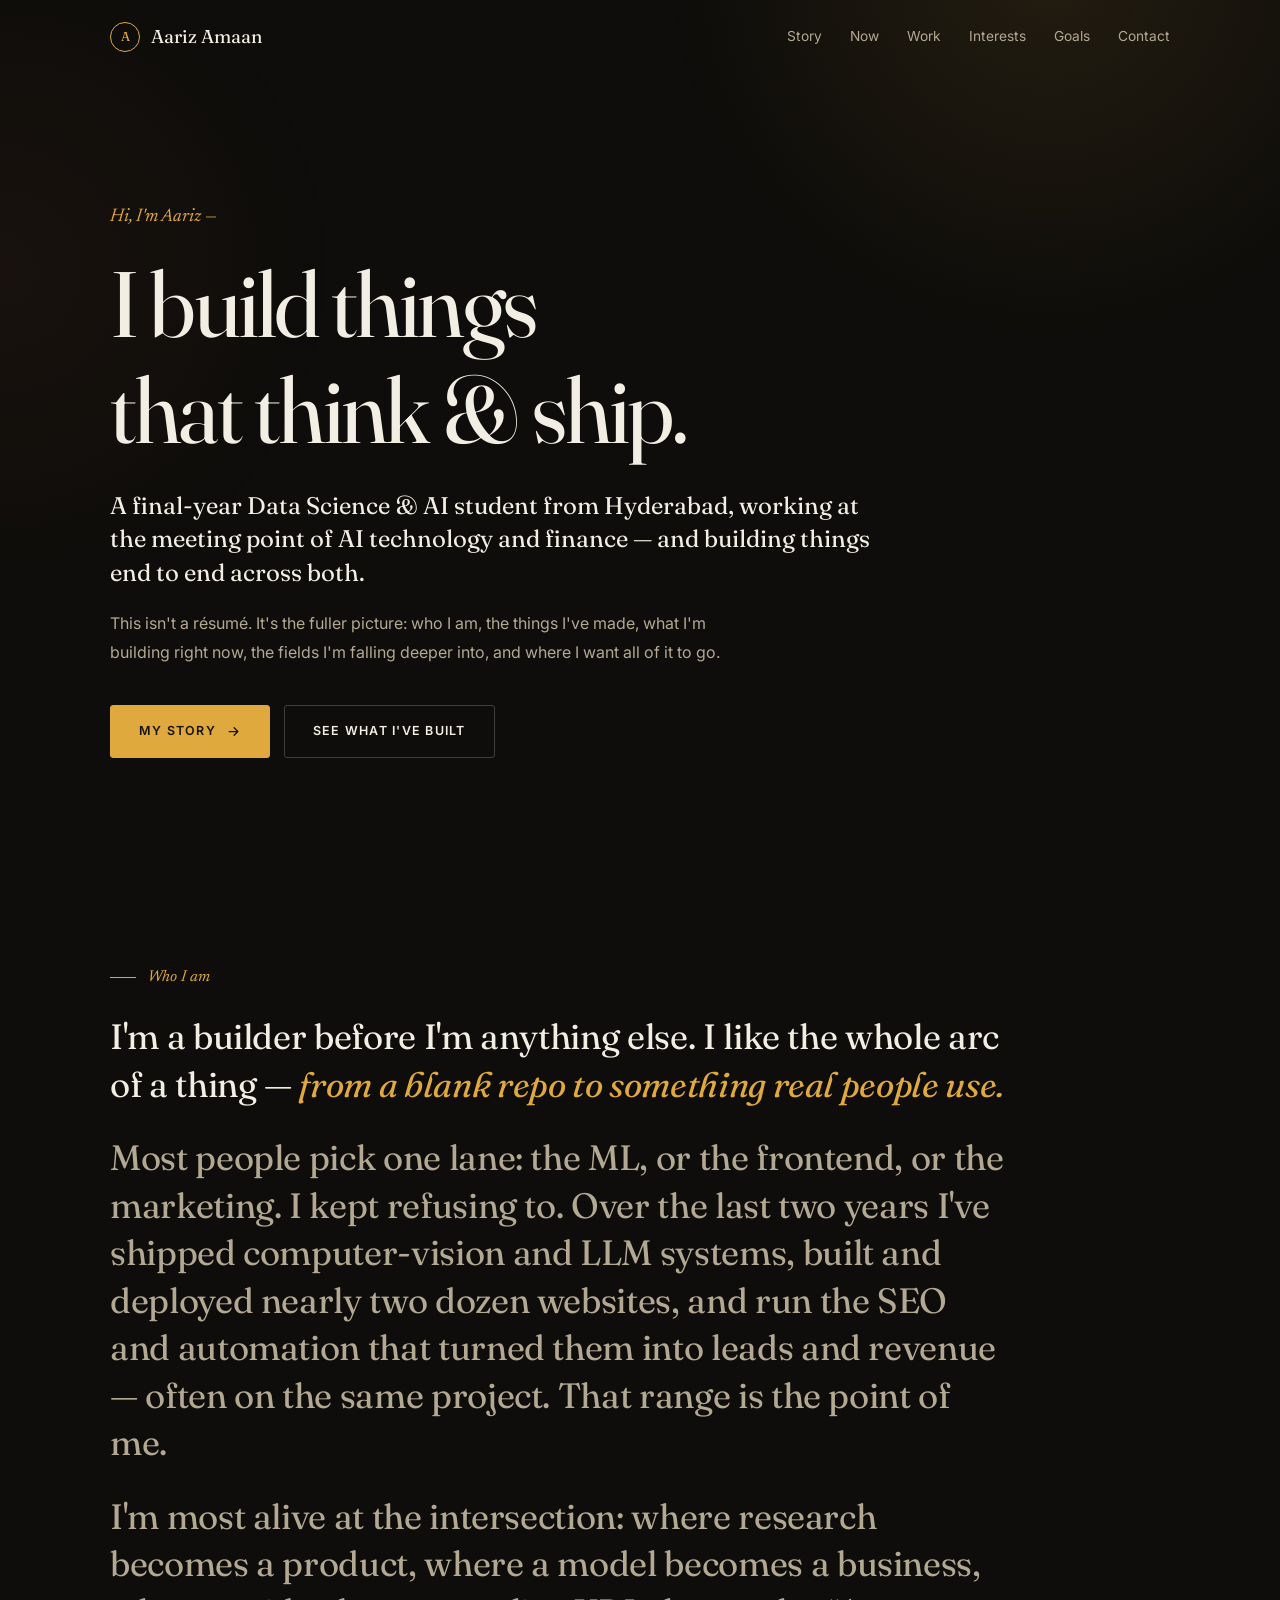
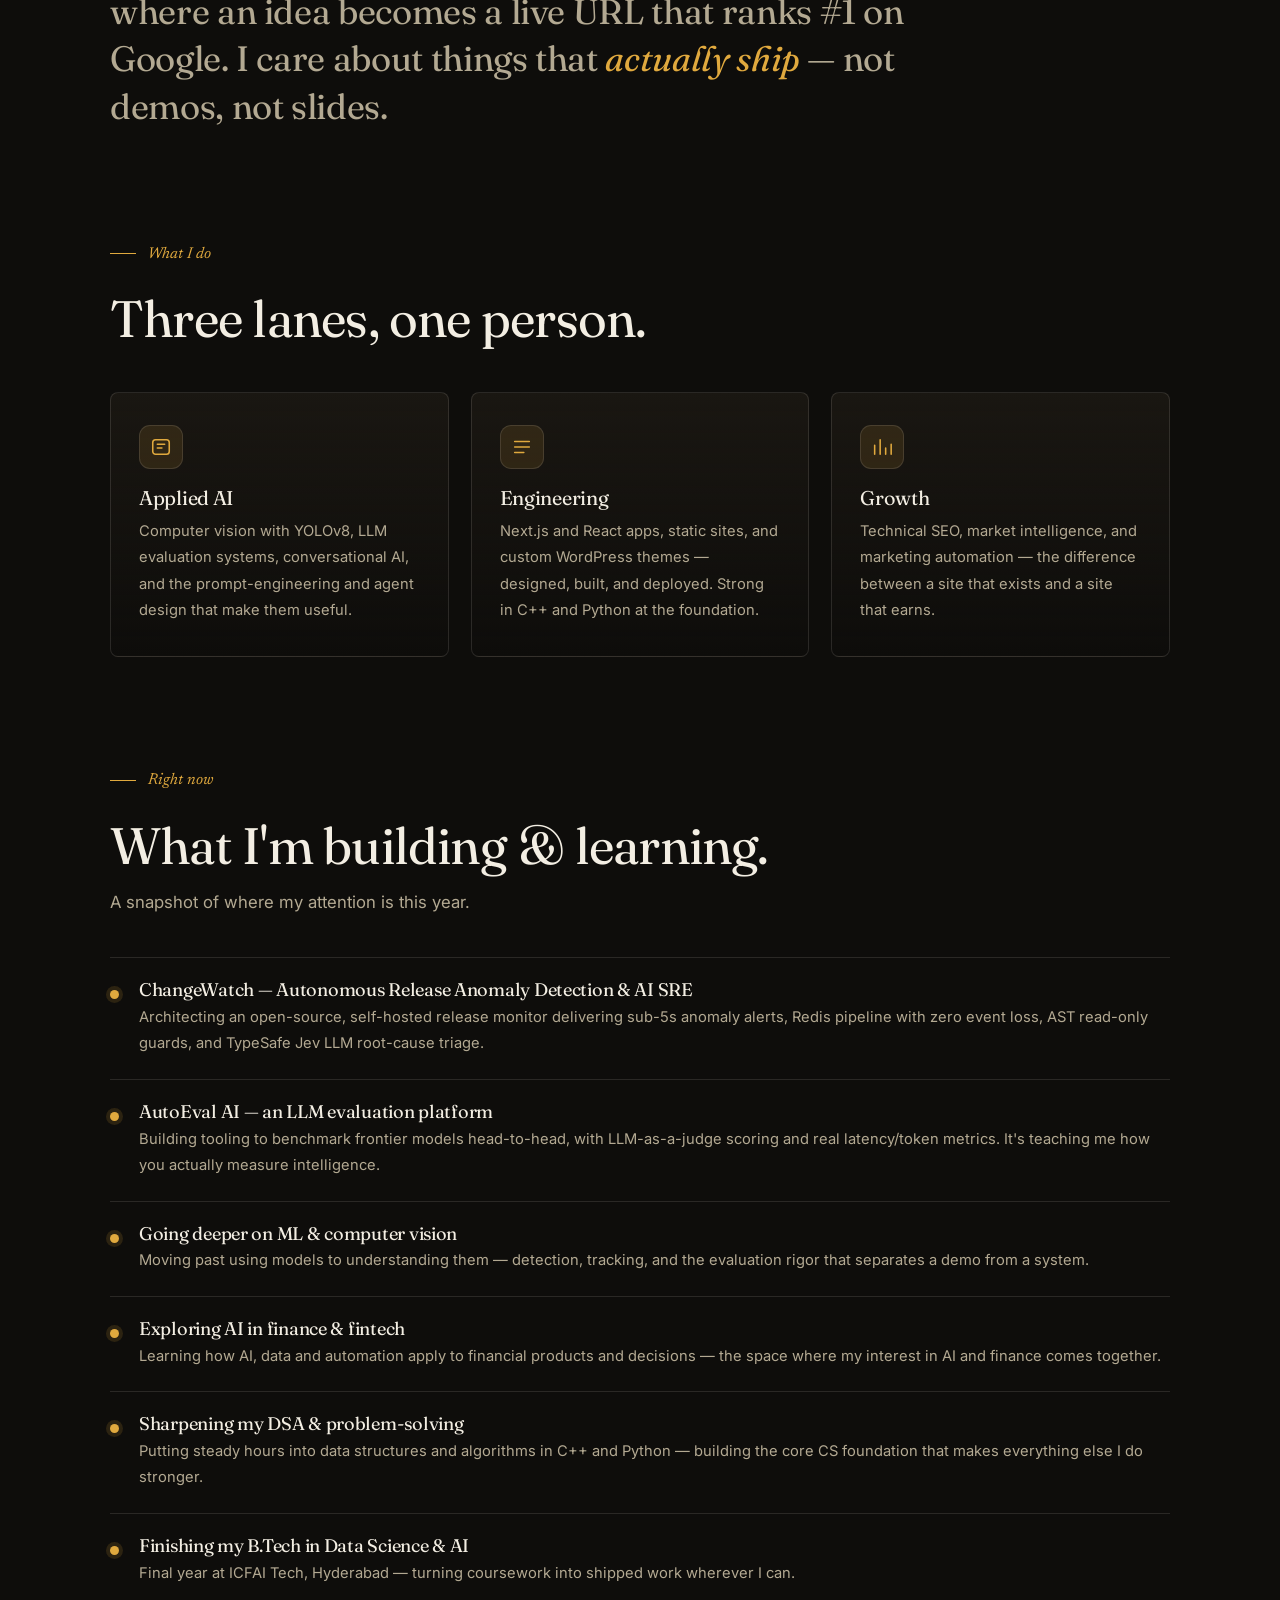
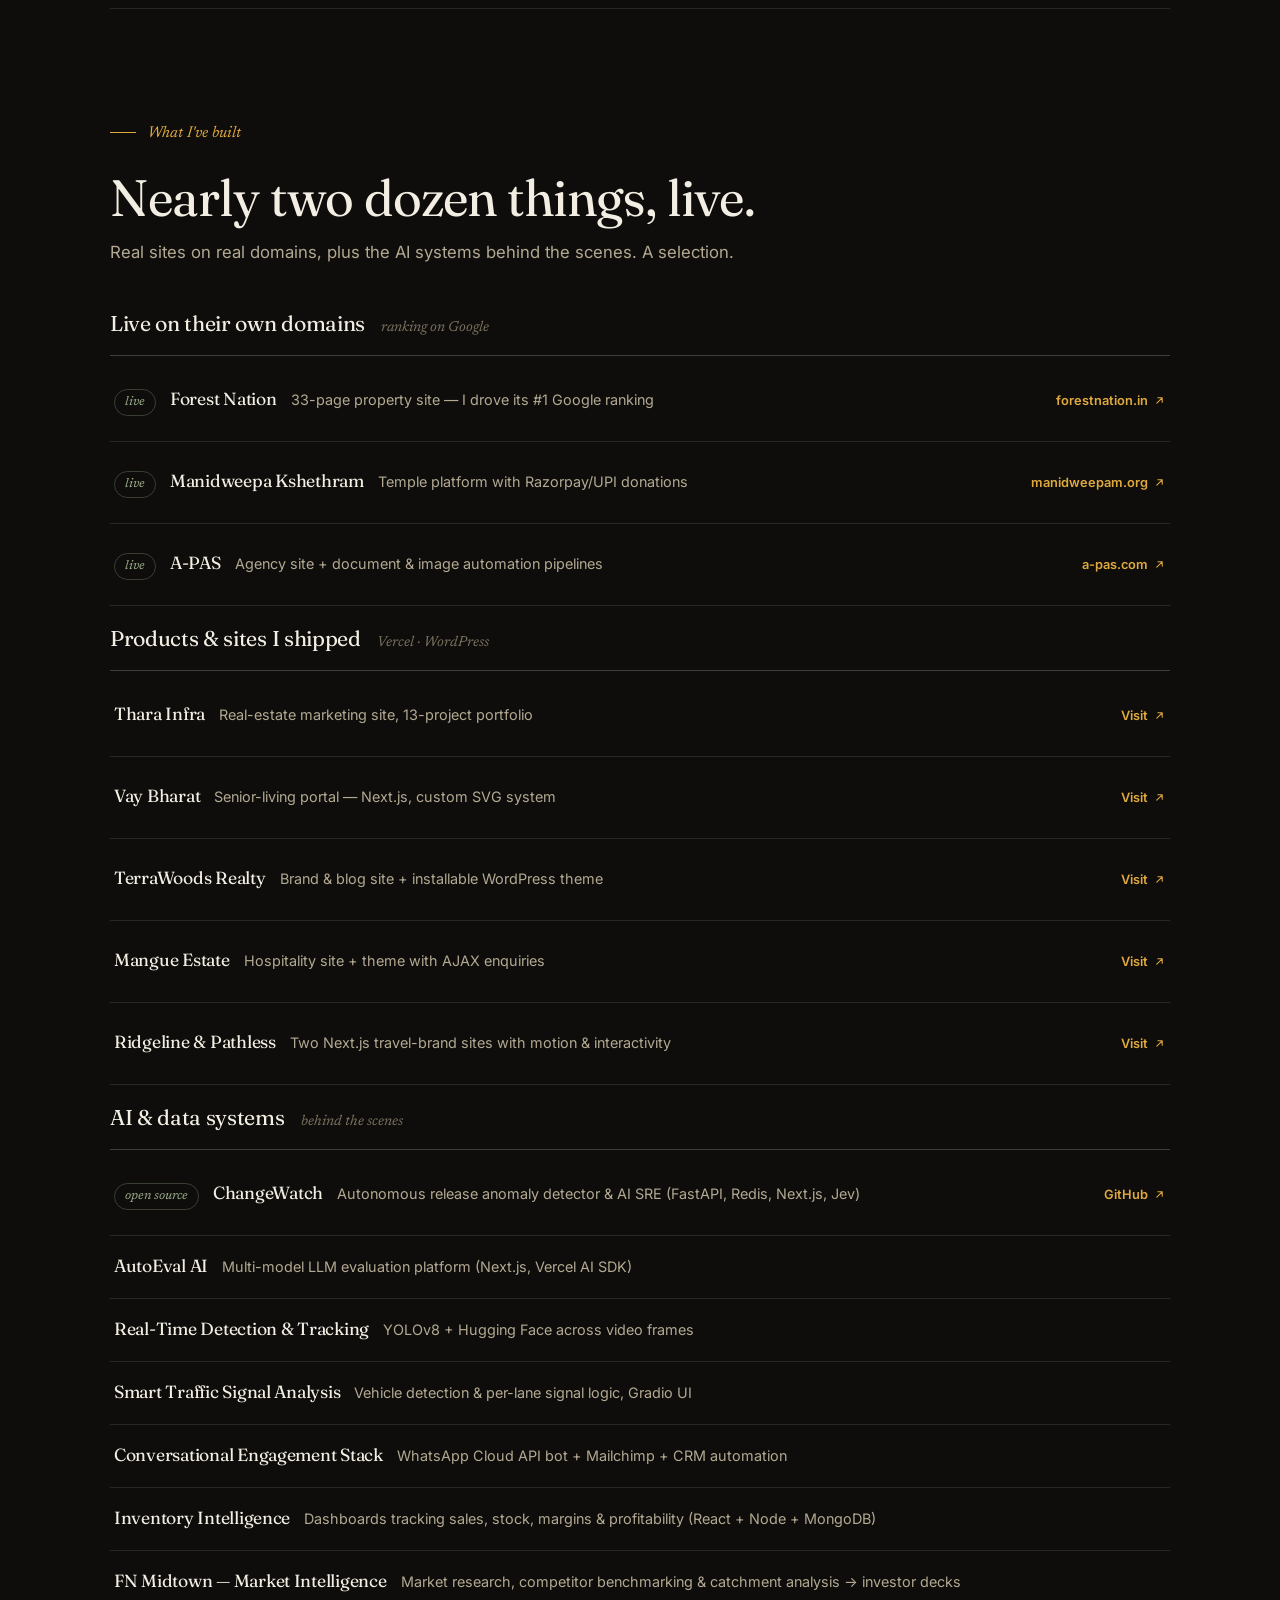
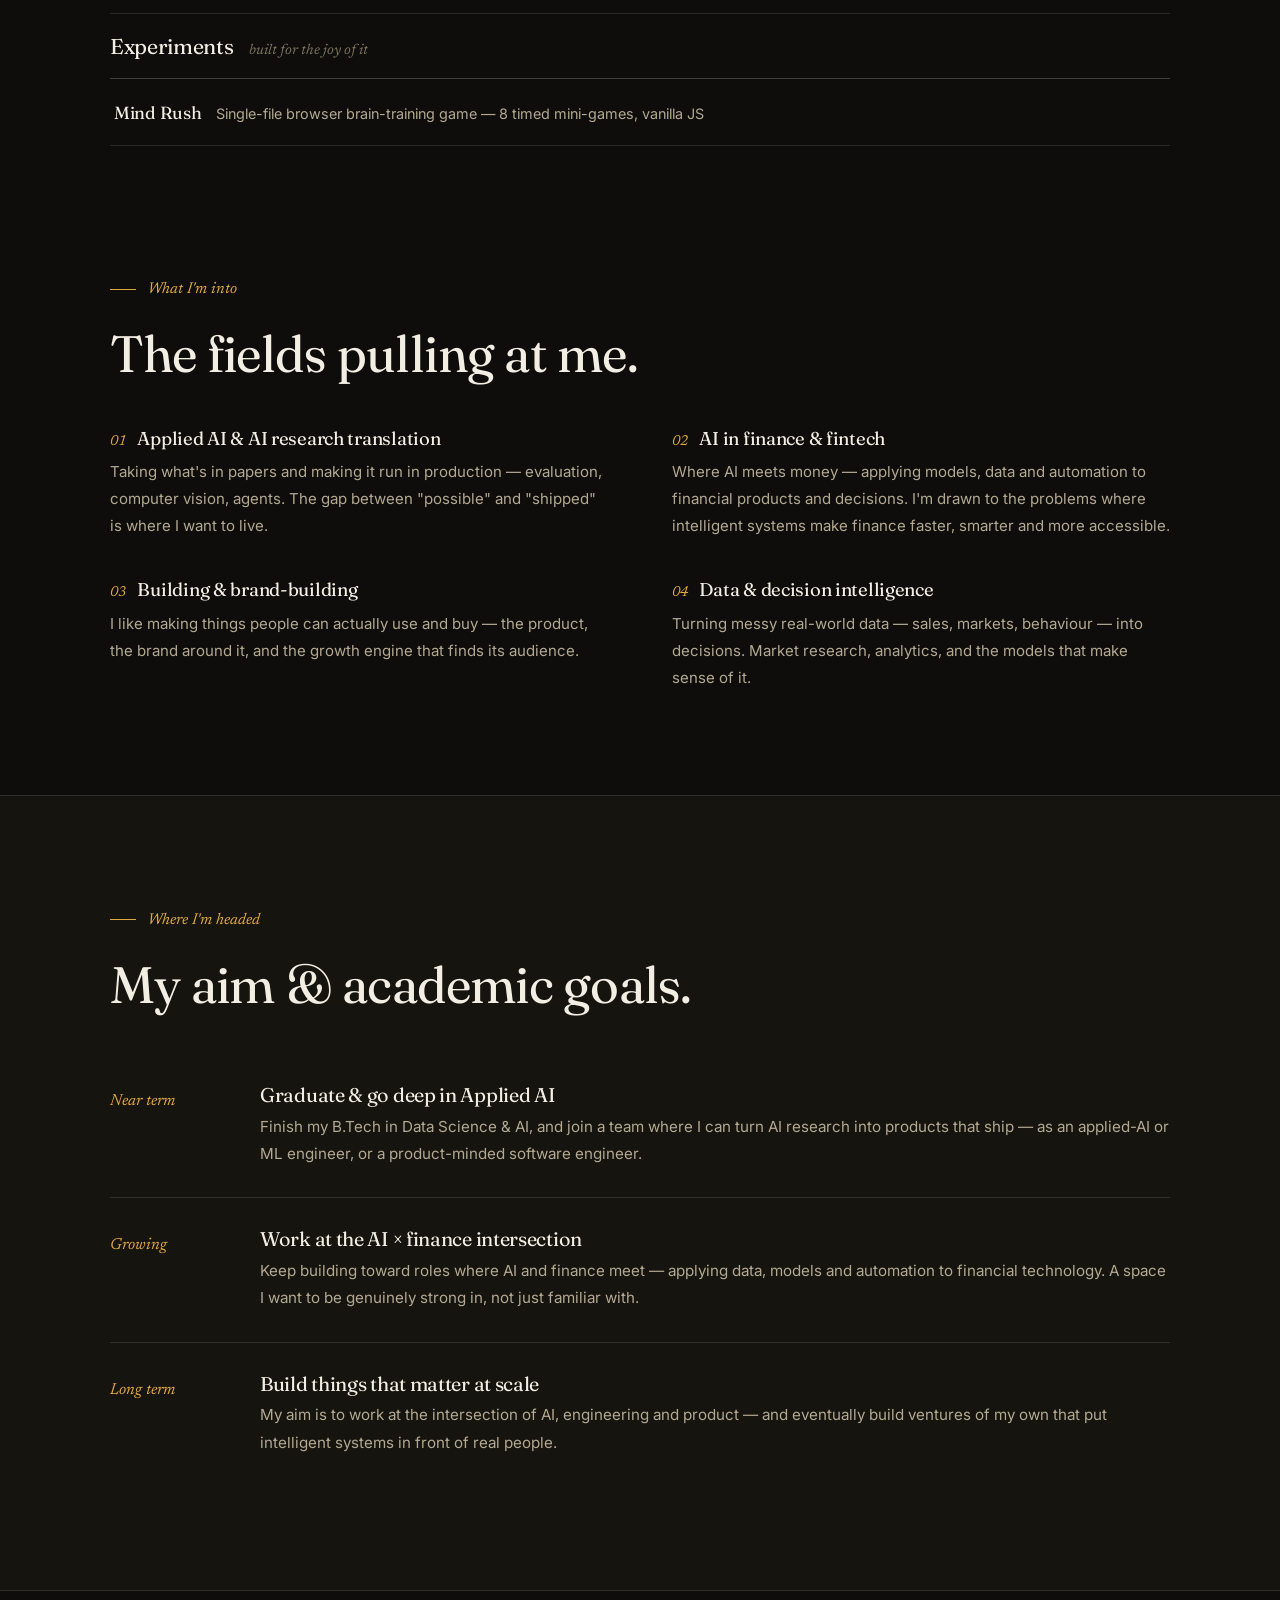
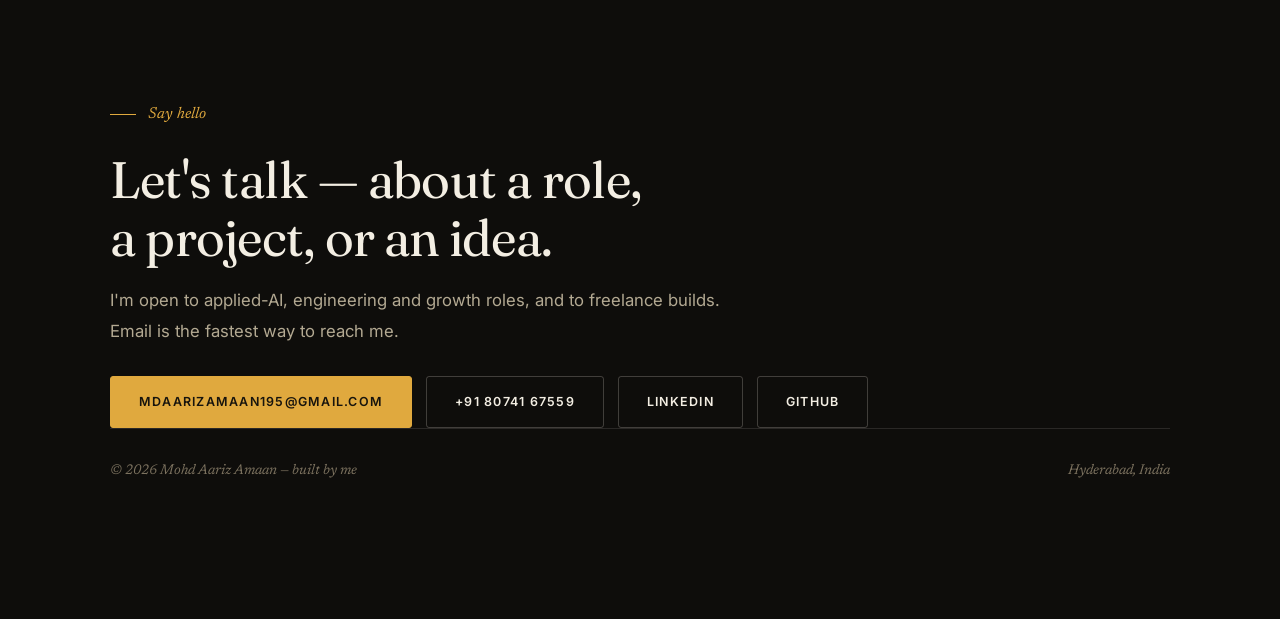
==== commit c8525dcc: "Add ChangeWatch project to portfolio and right-now section" ====
--- a/index.html
+++ b/index.html
@@ -90,6 +90,7 @@
     <h2 class="h2 rv d1" style="margin-bottom:12px;">What I'm building &amp; learning.</h2>
     <p class="lede rv d2" style="margin-bottom:40px;">A snapshot of where my attention is this year.</p>
     <div class="now-list rv d2">
+      <div class="now-item"><span class="dot"></span><div><h4>ChangeWatch — Autonomous Release Anomaly Detection &amp; AI SRE</h4><p>Architecting an open-source, self-hosted release monitor delivering sub-5s anomaly alerts, Redis pipeline with zero event loss, AST read-only guards, and TypeSafe Jev LLM root-cause triage.</p></div></div>
       <div class="now-item"><span class="dot"></span><div><h4>AutoEval AI — an LLM evaluation platform</h4><p>Building tooling to benchmark frontier models head-to-head, with LLM-as-a-judge scoring and real latency/token metrics. It's teaching me how you actually measure intelligence.</p></div></div>
       <div class="now-item"><span class="dot"></span><div><h4>Going deeper on ML &amp; computer vision</h4><p>Moving past using models to understanding them — detection, tracking, and the evaluation rigor that separates a demo from a system.</p></div></div>
       <div class="now-item"><span class="dot"></span><div><h4>Exploring AI in finance &amp; fintech</h4><p>Learning how AI, data and automation apply to financial products and decisions — the space where my interest in AI and finance comes together.</p></div></div>
@@ -124,6 +125,7 @@
 
     <div class="work-group rv">
       <div class="group-head"><h3>AI &amp; data systems</h3><span>behind the scenes</span></div>
+      <div class="work-row"><div class="wr-main"><span class="badge">open source</span><h4>ChangeWatch</h4><span class="wr-desc">Autonomous release anomaly detector &amp; AI SRE (FastAPI, Redis, Next.js, Jev)</span></div><a class="wr-link" href="https://github.com/aarizbobbydeol/changewatch" target="_blank" rel="noopener noreferrer">GitHub <svg viewBox="0 0 24 24" fill="none" stroke="currentColor" stroke-width="2" stroke-linecap="round" stroke-linejoin="round"><path d="M7 17L17 7M9 7h8v8"/></svg></a></div>
       <div class="work-row"><div class="wr-main"><h4>AutoEval AI</h4><span class="wr-desc">Multi-model LLM evaluation platform (Next.js, Vercel AI SDK)</span></div></div>
       <div class="work-row"><div class="wr-main"><h4>Real-Time Detection &amp; Tracking</h4><span class="wr-desc">YOLOv8 + Hugging Face across video frames</span></div></div>
       <div class="work-row"><div class="wr-main"><h4>Smart Traffic Signal Analysis</h4><span class="wr-desc">Vehicle detection &amp; per-lane signal logic, Gradio UI</span></div></div>
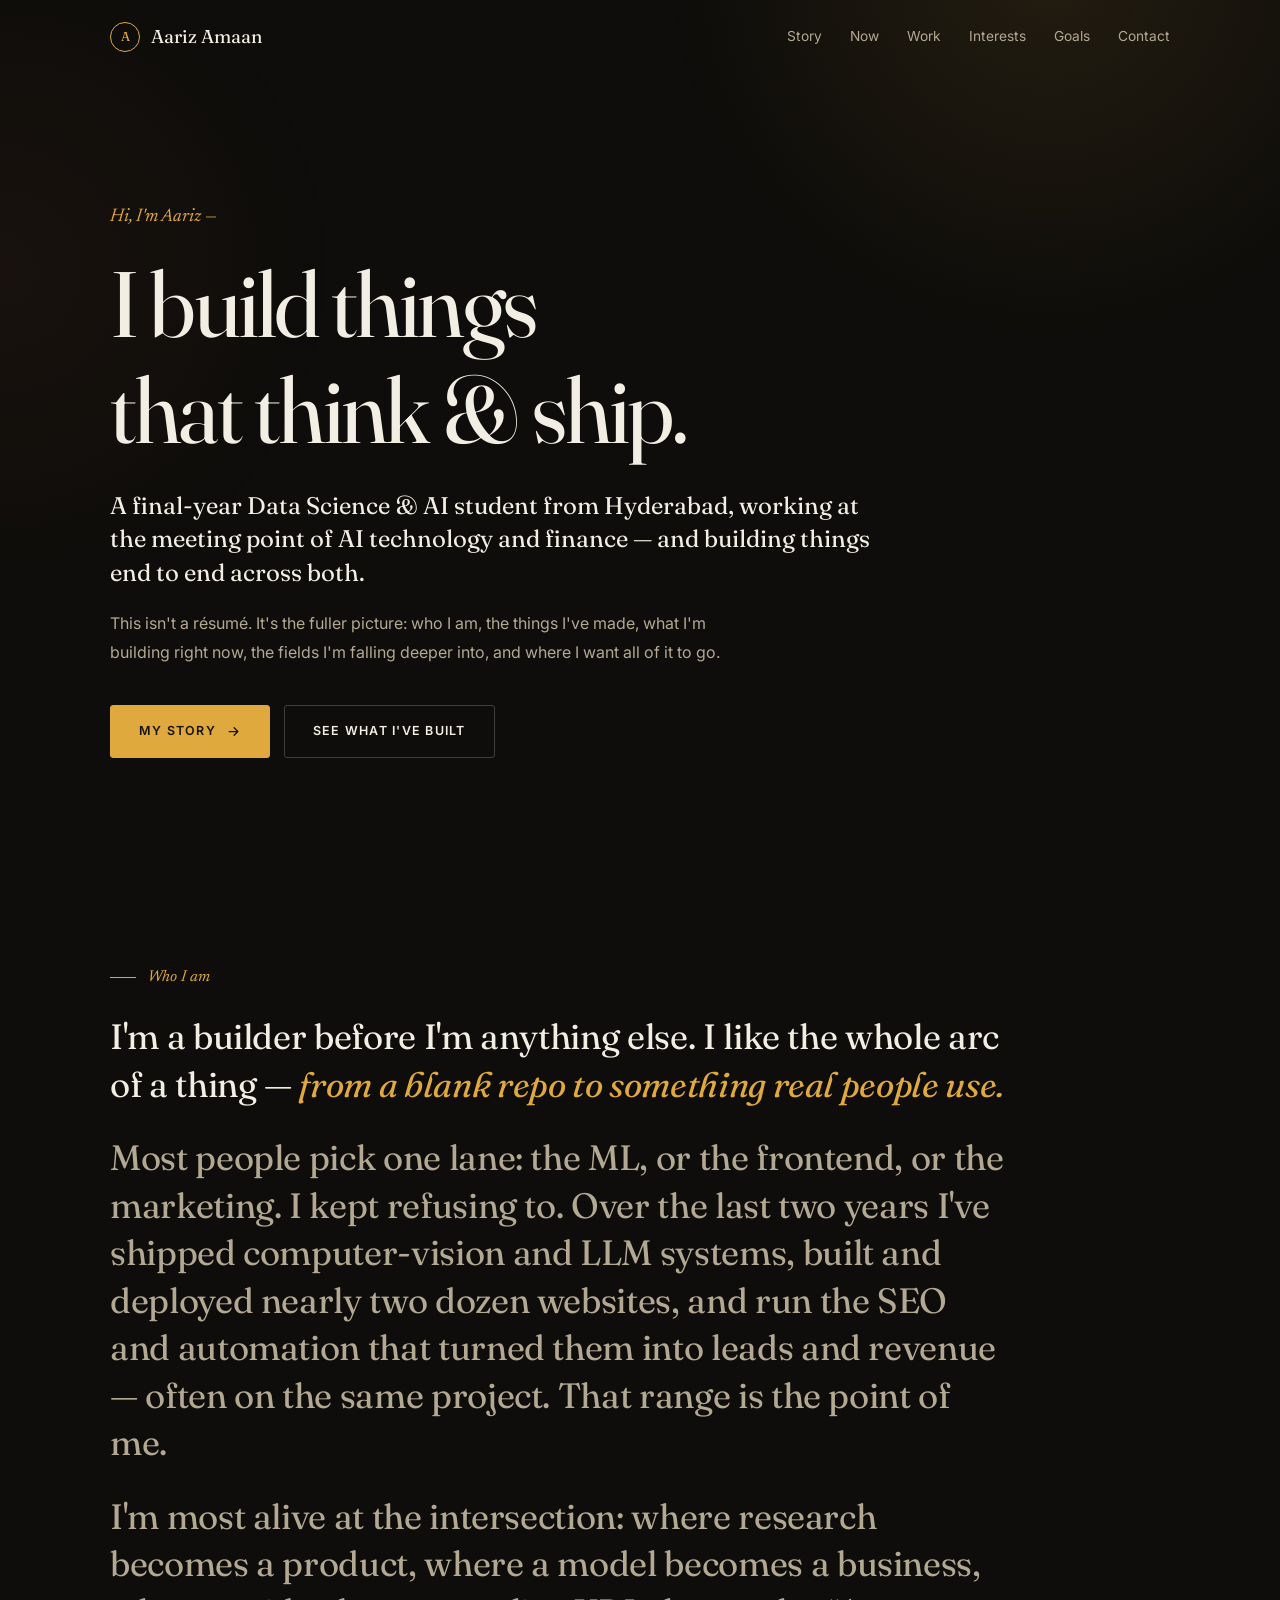
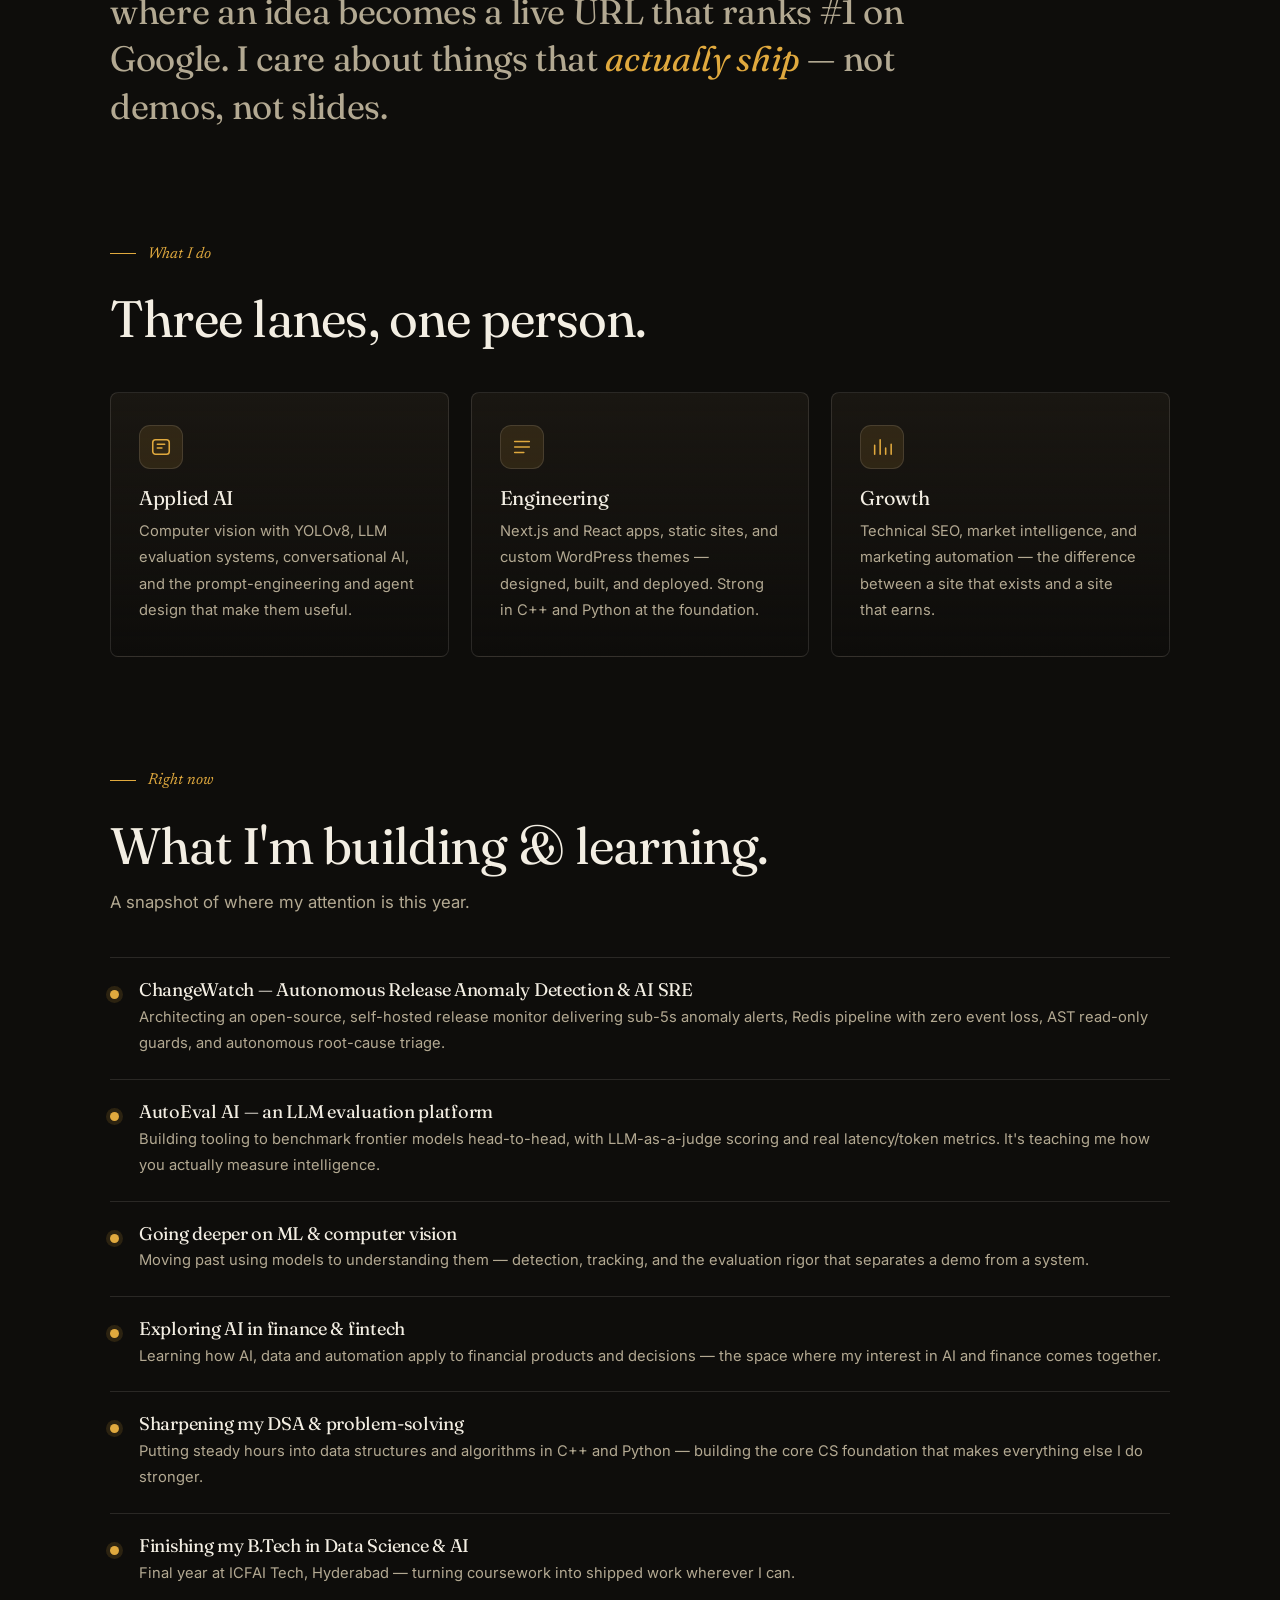
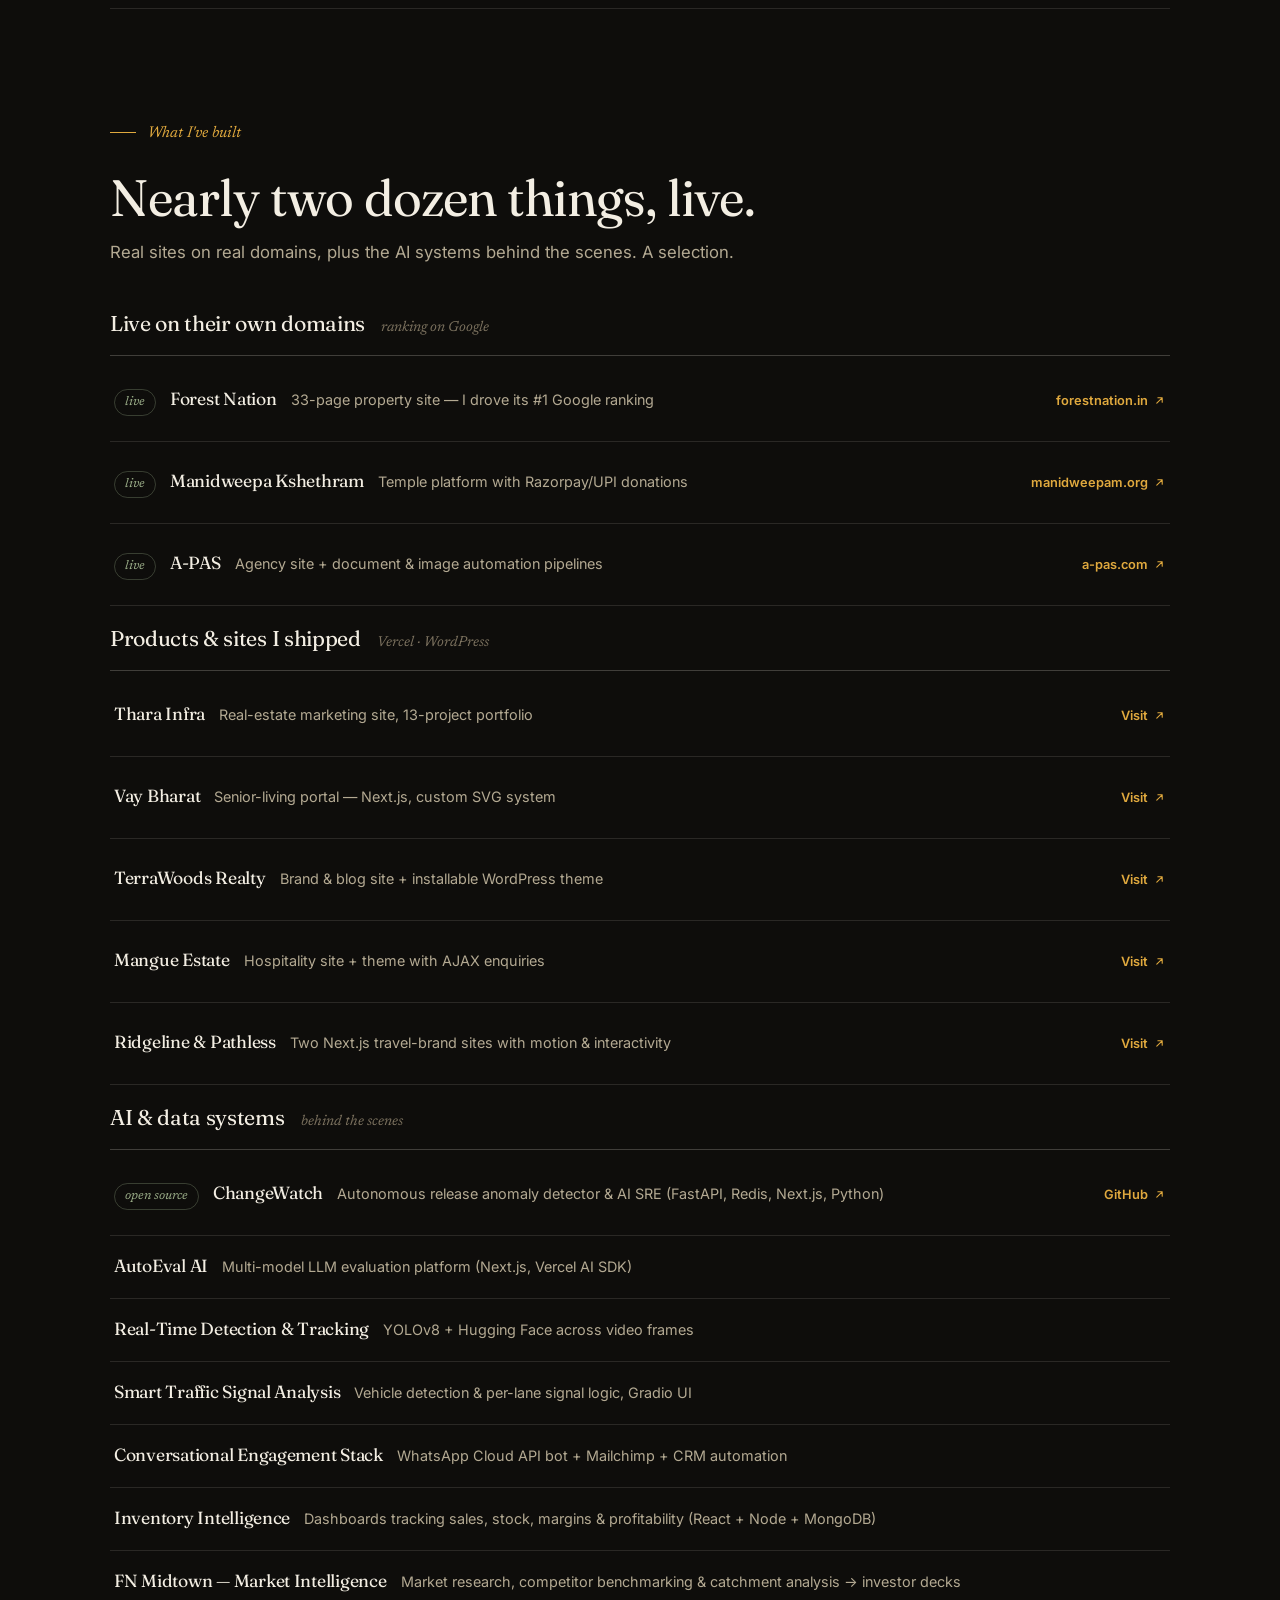
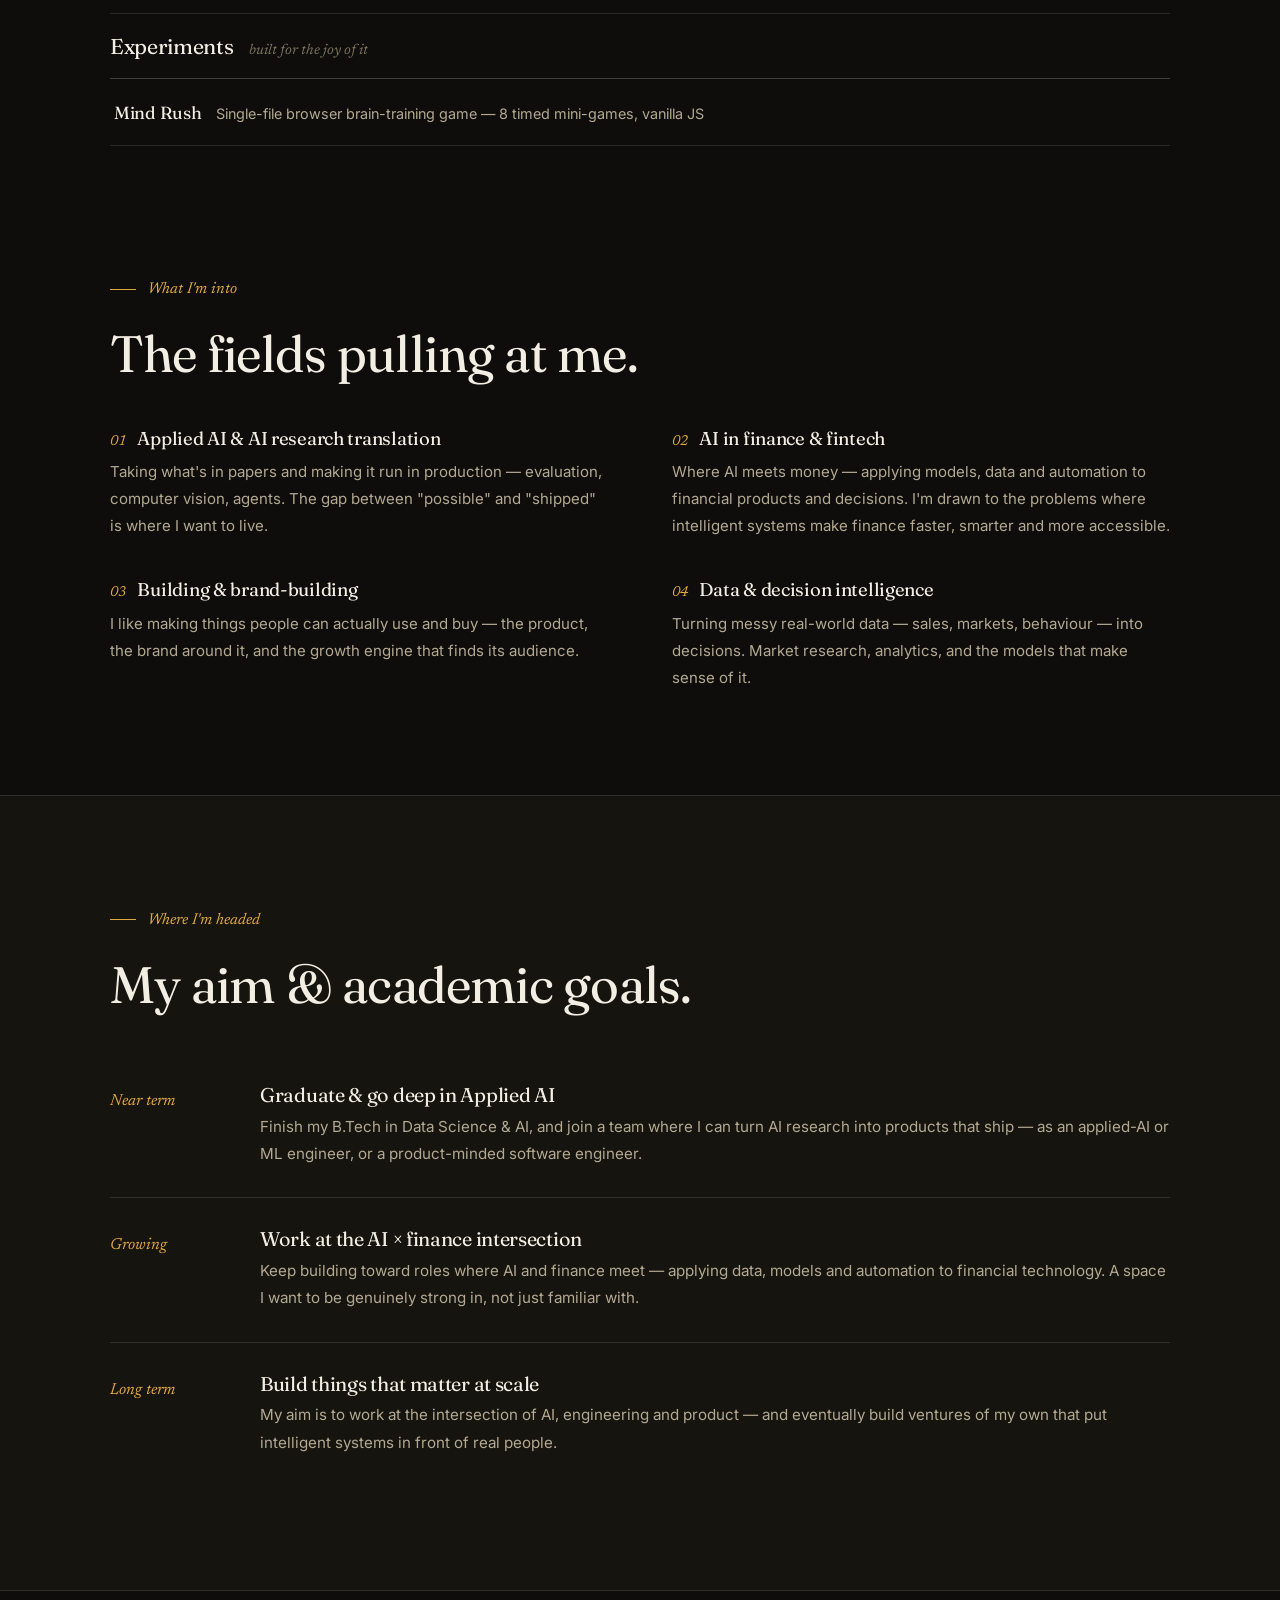
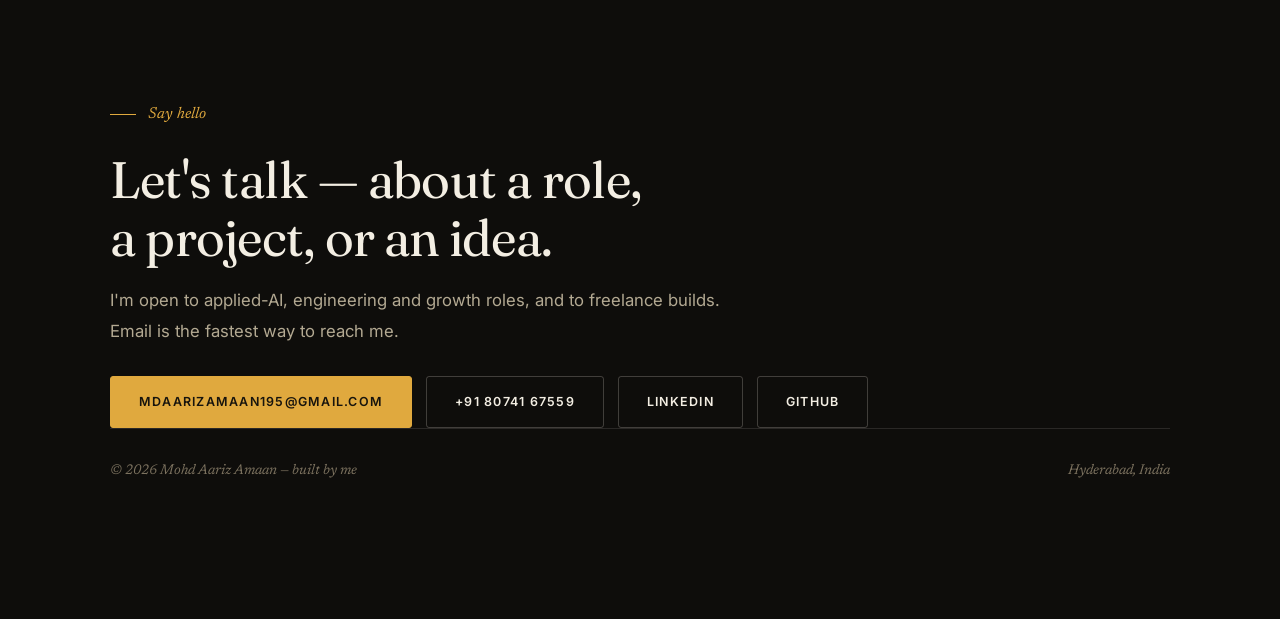
==== commit 8a229fa1: "Remove TypeSafe Jev mention from portfolio and focus on autonomous root-cause engine" ====
--- a/index.html
+++ b/index.html
@@ -90,7 +90,7 @@
     <h2 class="h2 rv d1" style="margin-bottom:12px;">What I'm building &amp; learning.</h2>
     <p class="lede rv d2" style="margin-bottom:40px;">A snapshot of where my attention is this year.</p>
     <div class="now-list rv d2">
-      <div class="now-item"><span class="dot"></span><div><h4>ChangeWatch — Autonomous Release Anomaly Detection &amp; AI SRE</h4><p>Architecting an open-source, self-hosted release monitor delivering sub-5s anomaly alerts, Redis pipeline with zero event loss, AST read-only guards, and TypeSafe Jev LLM root-cause triage.</p></div></div>
+      <div class="now-item"><span class="dot"></span><div><h4>ChangeWatch — Autonomous Release Anomaly Detection &amp; AI SRE</h4><p>Architecting an open-source, self-hosted release monitor delivering sub-5s anomaly alerts, Redis pipeline with zero event loss, AST read-only guards, and autonomous root-cause triage.</p></div></div>
       <div class="now-item"><span class="dot"></span><div><h4>AutoEval AI — an LLM evaluation platform</h4><p>Building tooling to benchmark frontier models head-to-head, with LLM-as-a-judge scoring and real latency/token metrics. It's teaching me how you actually measure intelligence.</p></div></div>
       <div class="now-item"><span class="dot"></span><div><h4>Going deeper on ML &amp; computer vision</h4><p>Moving past using models to understanding them — detection, tracking, and the evaluation rigor that separates a demo from a system.</p></div></div>
       <div class="now-item"><span class="dot"></span><div><h4>Exploring AI in finance &amp; fintech</h4><p>Learning how AI, data and automation apply to financial products and decisions — the space where my interest in AI and finance comes together.</p></div></div>
@@ -125,7 +125,7 @@
 
     <div class="work-group rv">
       <div class="group-head"><h3>AI &amp; data systems</h3><span>behind the scenes</span></div>
-      <div class="work-row"><div class="wr-main"><span class="badge">open source</span><h4>ChangeWatch</h4><span class="wr-desc">Autonomous release anomaly detector &amp; AI SRE (FastAPI, Redis, Next.js, Jev)</span></div><a class="wr-link" href="https://github.com/aarizbobbydeol/changewatch" target="_blank" rel="noopener noreferrer">GitHub <svg viewBox="0 0 24 24" fill="none" stroke="currentColor" stroke-width="2" stroke-linecap="round" stroke-linejoin="round"><path d="M7 17L17 7M9 7h8v8"/></svg></a></div>
+      <div class="work-row"><div class="wr-main"><span class="badge">open source</span><h4>ChangeWatch</h4><span class="wr-desc">Autonomous release anomaly detector &amp; AI SRE (FastAPI, Redis, Next.js, Python)</span></div><a class="wr-link" href="https://github.com/aarizbobbydeol/changewatch" target="_blank" rel="noopener noreferrer">GitHub <svg viewBox="0 0 24 24" fill="none" stroke="currentColor" stroke-width="2" stroke-linecap="round" stroke-linejoin="round"><path d="M7 17L17 7M9 7h8v8"/></svg></a></div>
       <div class="work-row"><div class="wr-main"><h4>AutoEval AI</h4><span class="wr-desc">Multi-model LLM evaluation platform (Next.js, Vercel AI SDK)</span></div></div>
       <div class="work-row"><div class="wr-main"><h4>Real-Time Detection &amp; Tracking</h4><span class="wr-desc">YOLOv8 + Hugging Face across video frames</span></div></div>
       <div class="work-row"><div class="wr-main"><h4>Smart Traffic Signal Analysis</h4><span class="wr-desc">Vehicle detection &amp; per-lane signal logic, Gradio UI</span></div></div>
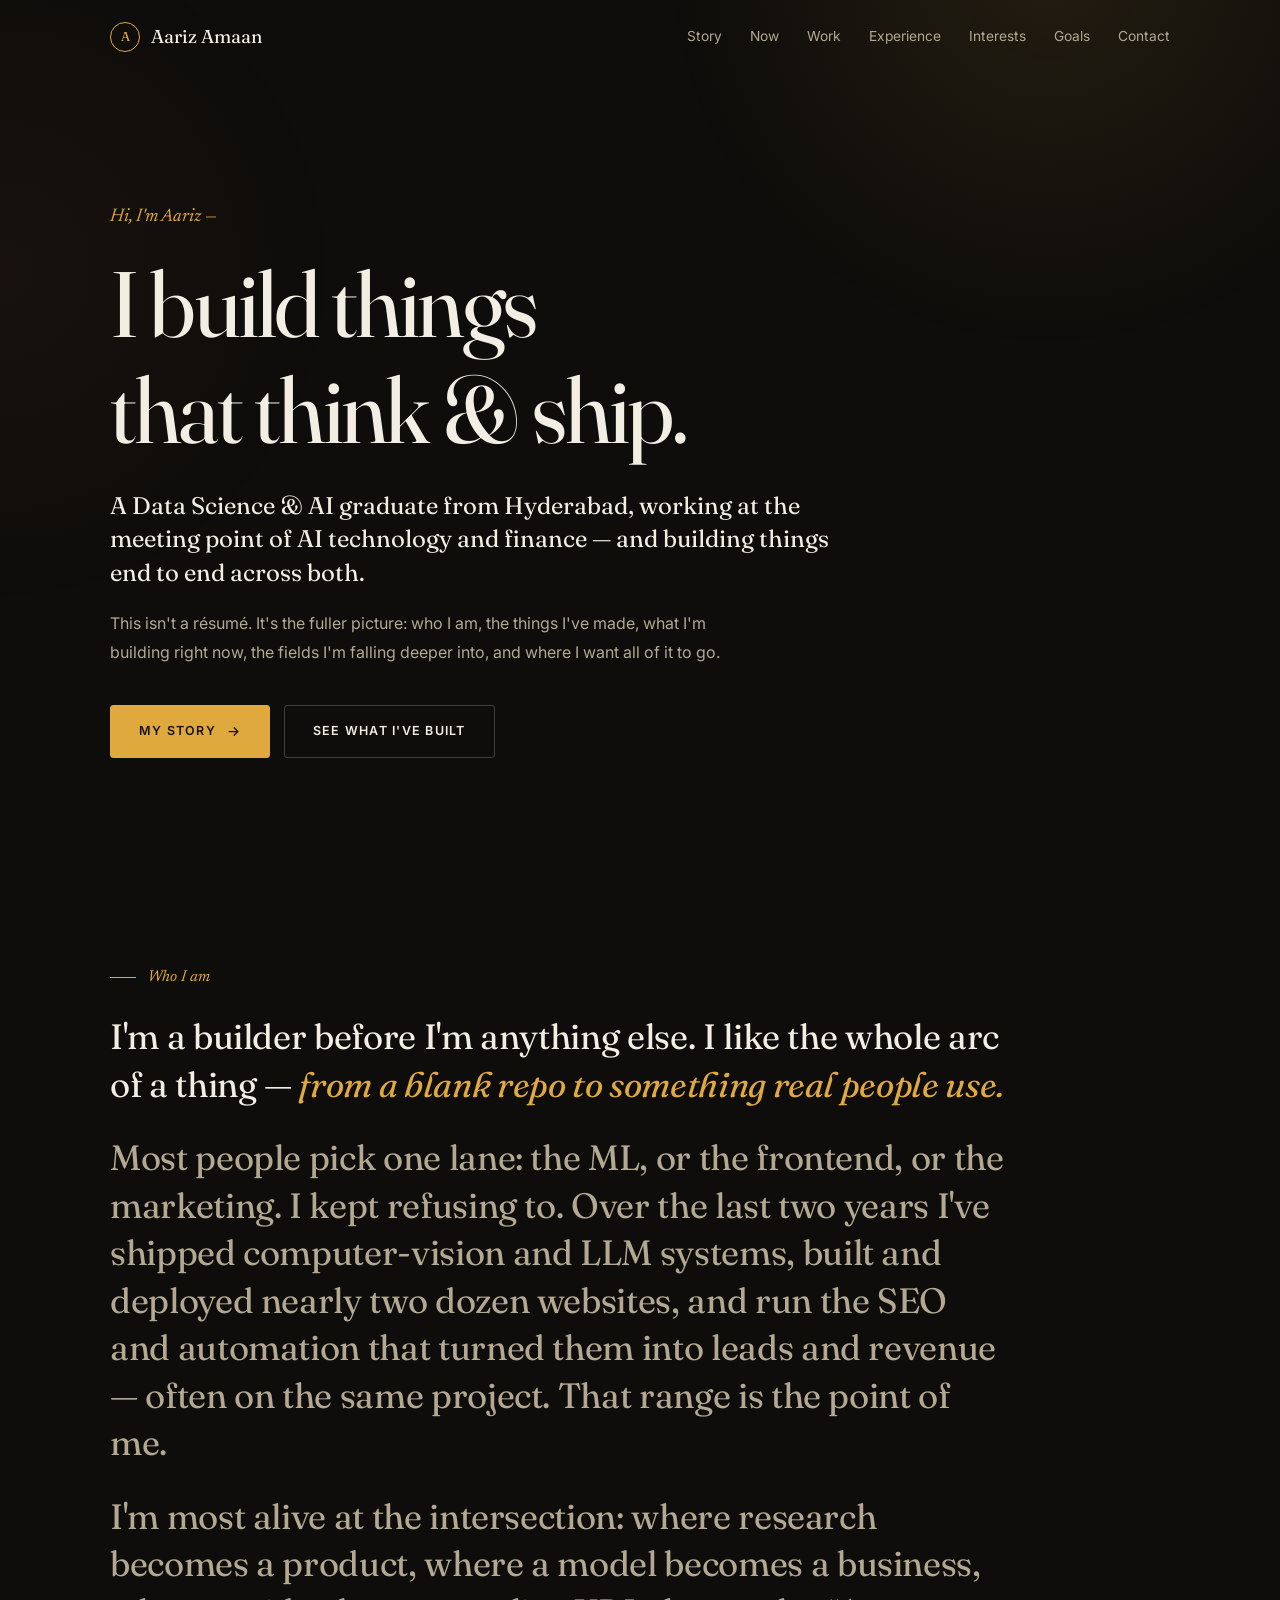
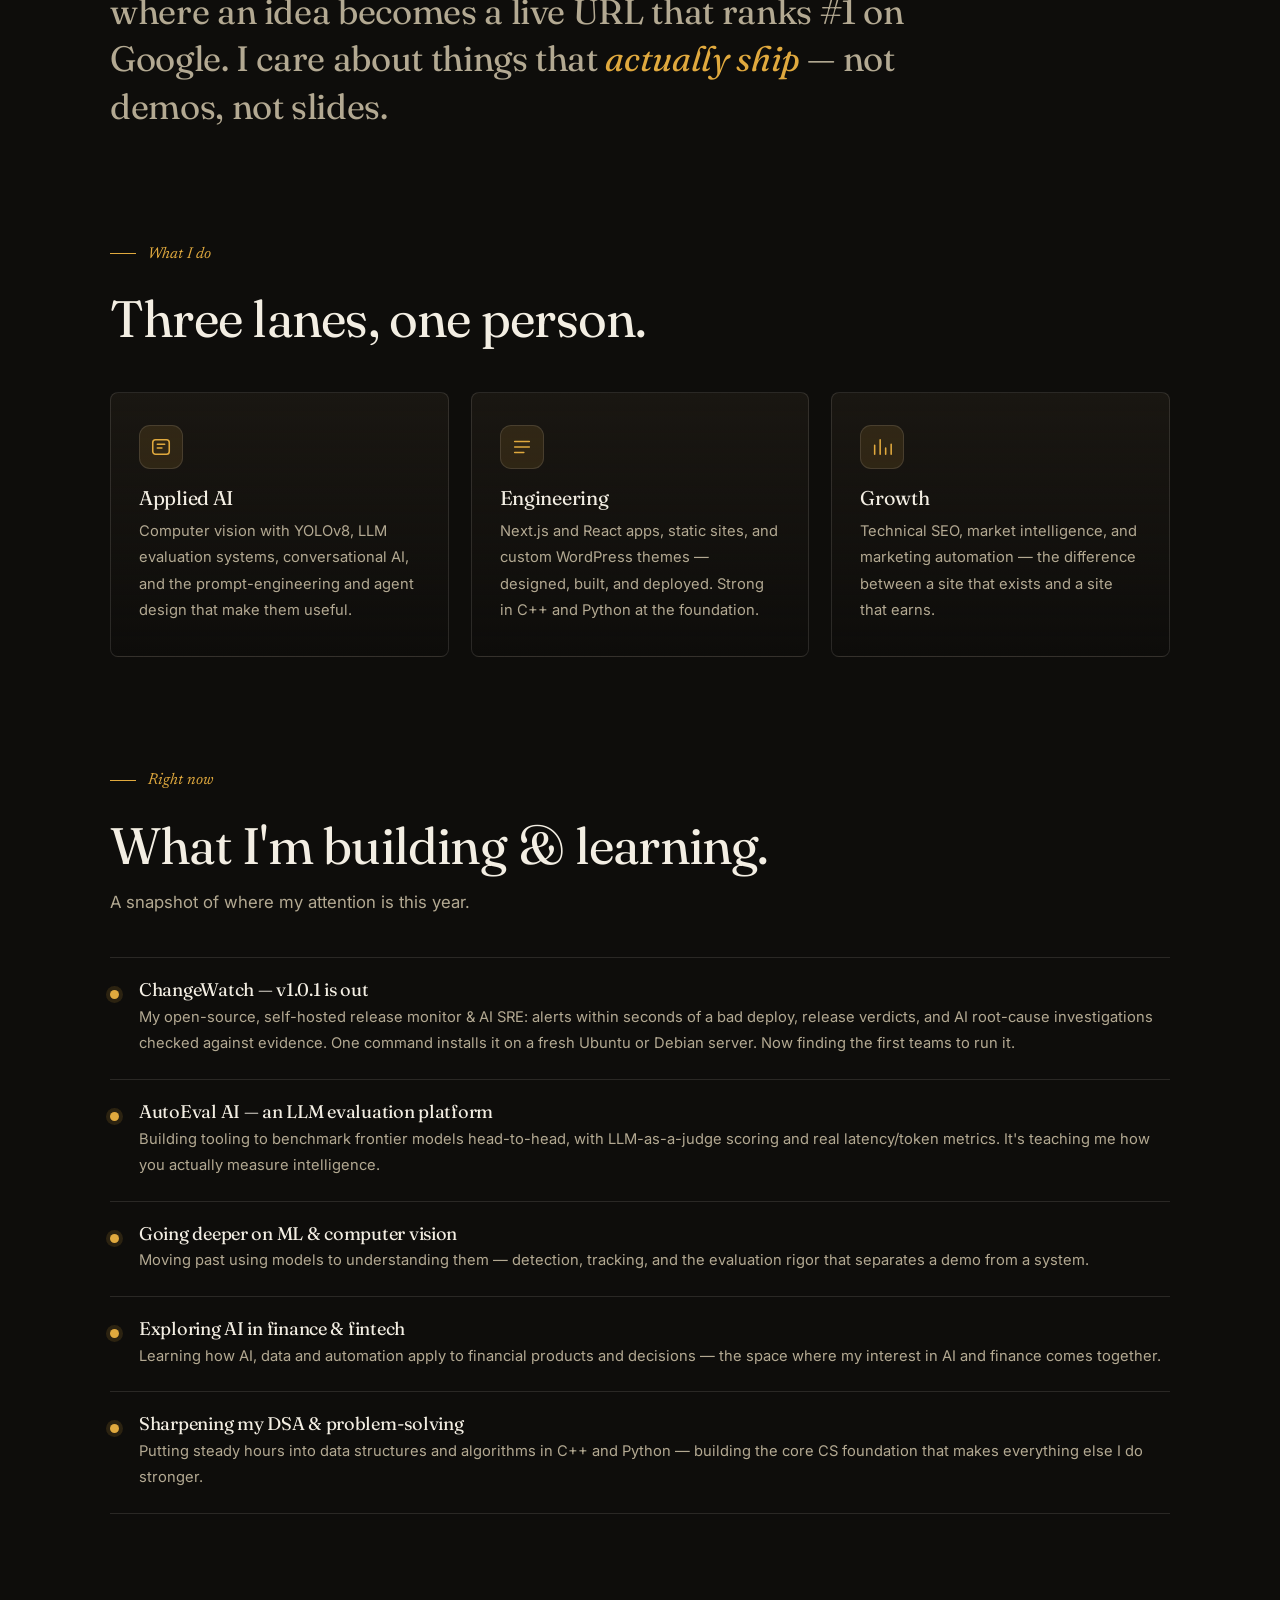
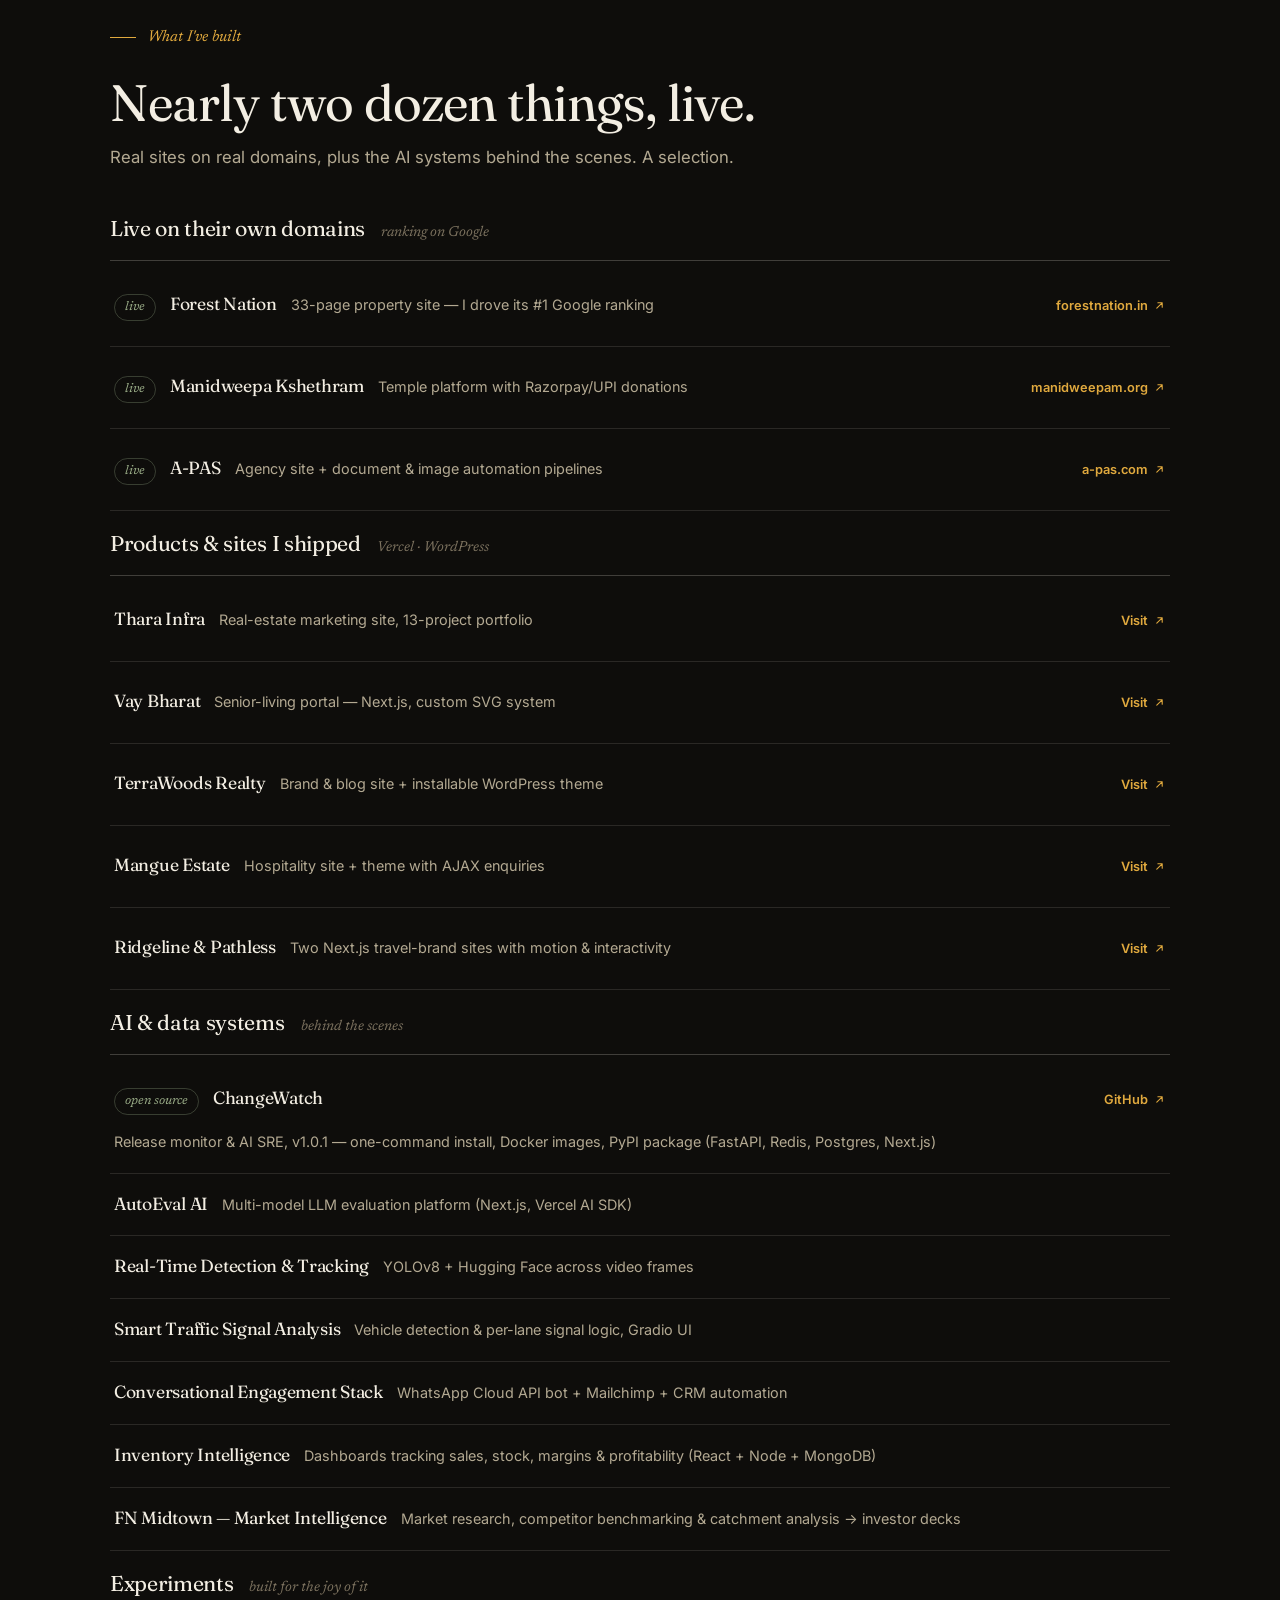
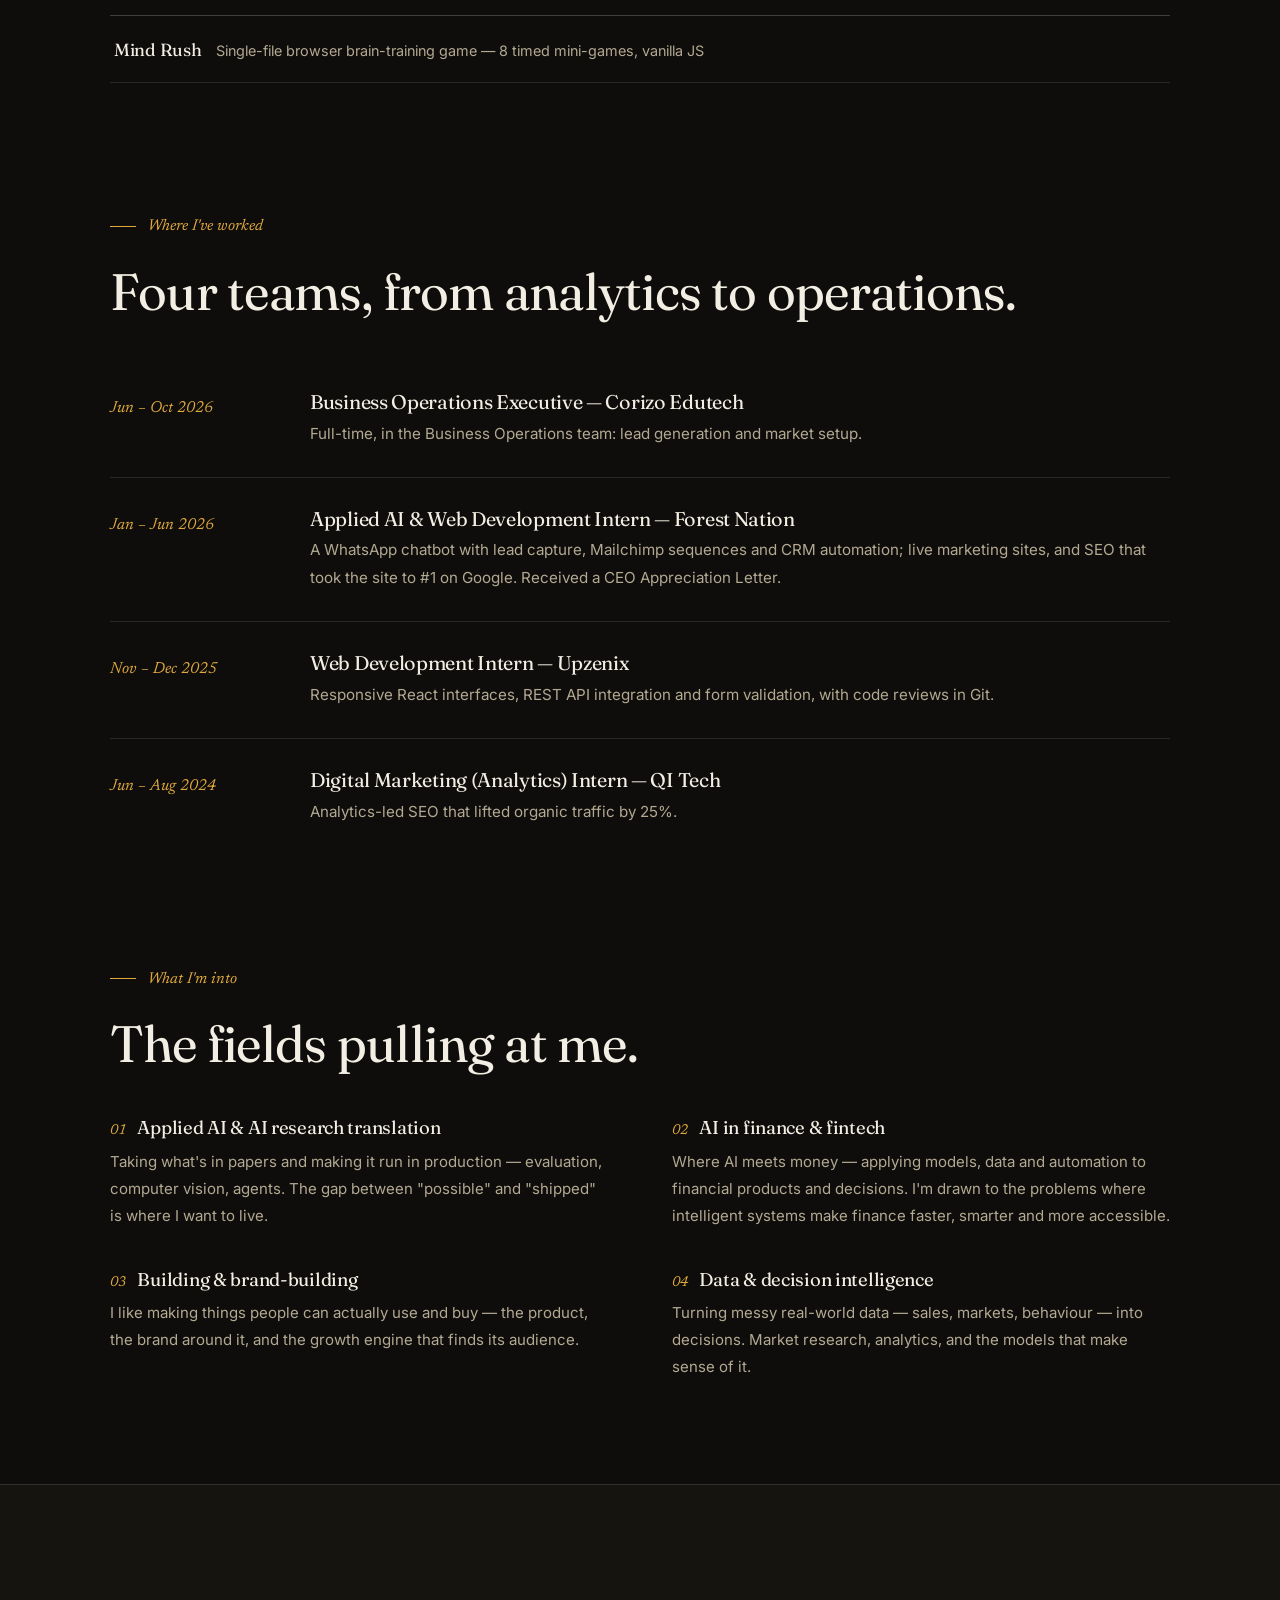
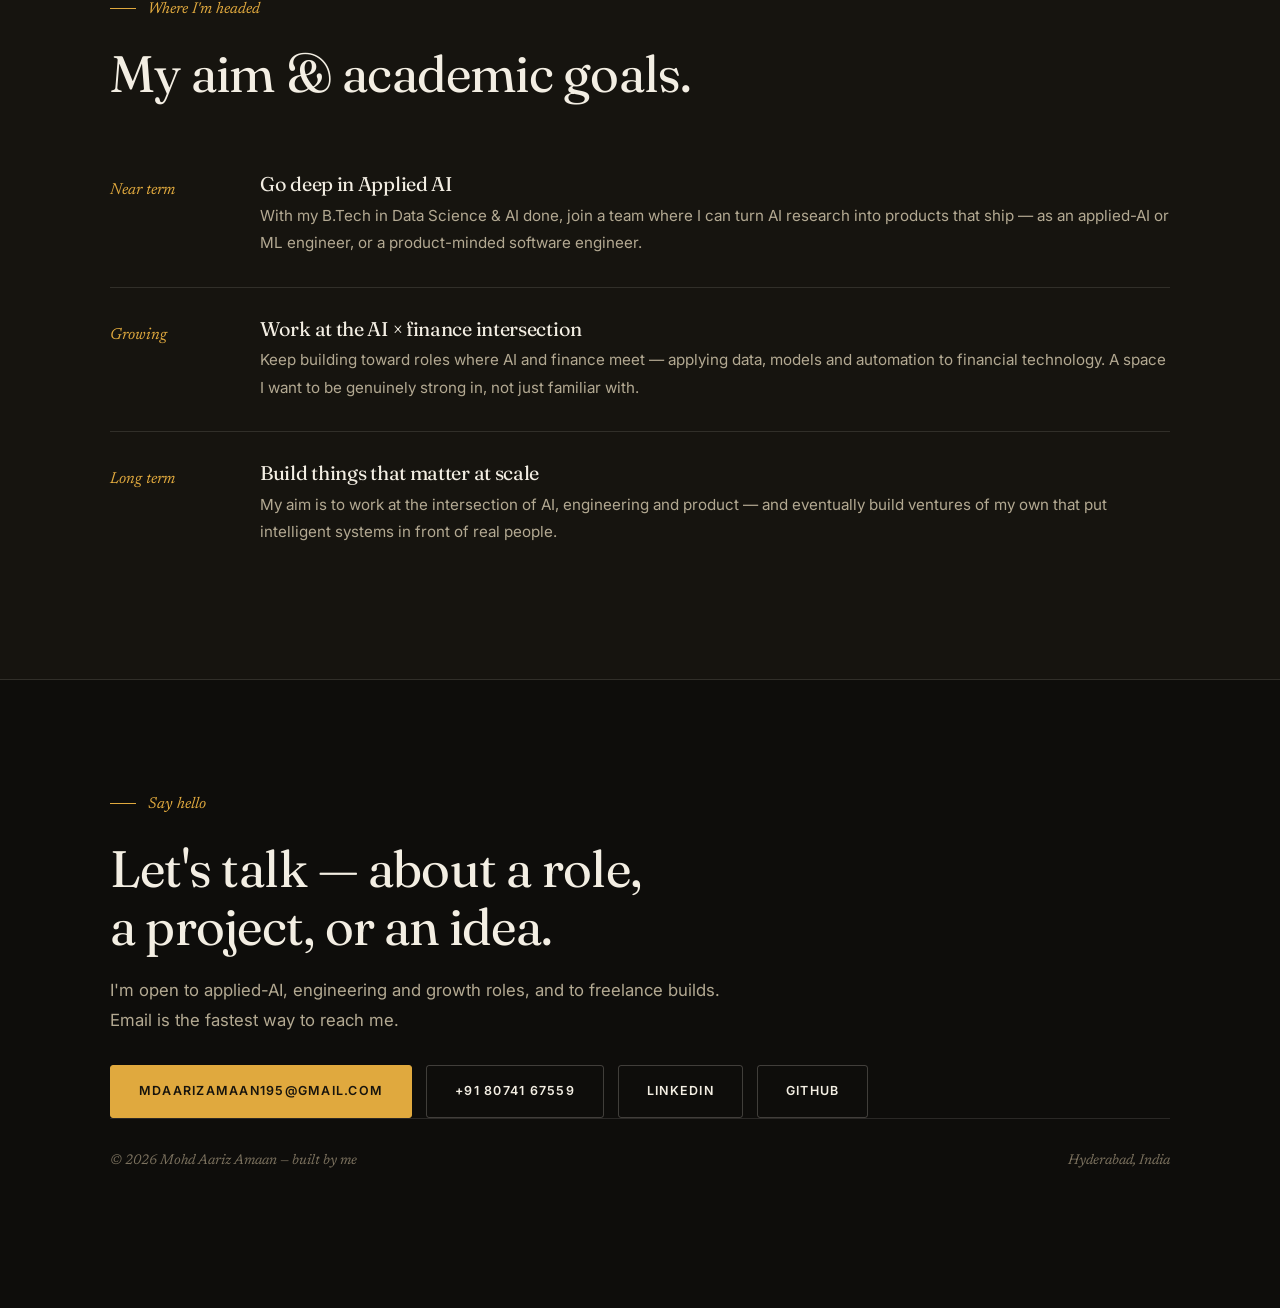
==== commit ecae6550: "Say graduate, add an Experience section, and update ChangeWatch to v1.0.1 Co-Authored-By: Claude Opu" ====
--- a/index.html
+++ b/index.html
@@ -4,7 +4,7 @@
 <meta charset="UTF-8">
 <meta name="viewport" content="width=device-width, initial-scale=1.0">
 <title>Mohd Aariz Amaan — Builder, Applied AI &amp; Beyond</title>
-<meta name="description" content="I'm Aariz — a final-year Data Science &amp; AI student who builds things end to end: AI systems, real websites, and the growth behind them. This is who I am, what I've made, what I'm building, and where I'm headed.">
+<meta name="description" content="I'm Aariz — a Data Science &amp; AI graduate who builds things end to end: AI systems, real websites, and the growth behind them. This is who I am, what I've made, what I'm building, and where I'm headed.">
 <meta property="og:title" content="Mohd Aariz Amaan — Portfolio">
 <meta property="og:description" content="Who I am, what I've built, what I'm building, and where I'm headed.">
 <meta property="og:type" content="website">
@@ -24,6 +24,7 @@
       <a href="#story">Story</a>
       <a href="#now">Now</a>
       <a href="#work">Work</a>
+      <a href="#experience">Experience</a>
       <a href="#interests">Interests</a>
       <a href="#goals">Goals</a>
       <a href="#contact">Contact</a>
@@ -39,7 +40,7 @@
   <div class="wrap">
     <p class="hi rv">Hi, I'm Aariz —</p>
     <h1 class="rv d1">I build things<br>that think &amp; ship.</h1>
-    <p class="hero-lede rv d2">A final-year Data Science &amp; AI student from Hyderabad, working at the meeting point of <span class="am">AI technology</span> and <span class="am">finance</span> — and building things end to end across both.</p>
+    <p class="hero-lede rv d2">A Data Science &amp; AI graduate from Hyderabad, working at the meeting point of <span class="am">AI technology</span> and <span class="am">finance</span> — and building things end to end across both.</p>
     <p class="tail rv d3">This isn't a résumé. It's the fuller picture: who I am, the things I've made, what I'm building right now, the fields I'm falling deeper into, and where I want all of it to go.</p>
     <div class="hero-cta rv d4">
       <a class="btn btn-fill" href="#story">My story <svg viewBox="0 0 24 24" fill="none" stroke="currentColor" stroke-width="2" stroke-linecap="round" stroke-linejoin="round"><path d="M5 12h14M13 6l6 6-6 6"/></svg></a>
@@ -90,12 +91,11 @@
     <h2 class="h2 rv d1" style="margin-bottom:12px;">What I'm building &amp; learning.</h2>
     <p class="lede rv d2" style="margin-bottom:40px;">A snapshot of where my attention is this year.</p>
     <div class="now-list rv d2">
-      <div class="now-item"><span class="dot"></span><div><h4>ChangeWatch — Autonomous Release Anomaly Detection &amp; AI SRE</h4><p>Architecting an open-source, self-hosted release monitor delivering sub-5s anomaly alerts, Redis pipeline with zero event loss, AST read-only guards, and autonomous root-cause triage.</p></div></div>
+      <div class="now-item"><span class="dot"></span><div><h4>ChangeWatch — v1.0.1 is out</h4><p>My open-source, self-hosted release monitor &amp; AI SRE: alerts within seconds of a bad deploy, release verdicts, and AI root-cause investigations checked against evidence. One command installs it on a fresh Ubuntu or Debian server. Now finding the first teams to run it.</p></div></div>
       <div class="now-item"><span class="dot"></span><div><h4>AutoEval AI — an LLM evaluation platform</h4><p>Building tooling to benchmark frontier models head-to-head, with LLM-as-a-judge scoring and real latency/token metrics. It's teaching me how you actually measure intelligence.</p></div></div>
       <div class="now-item"><span class="dot"></span><div><h4>Going deeper on ML &amp; computer vision</h4><p>Moving past using models to understanding them — detection, tracking, and the evaluation rigor that separates a demo from a system.</p></div></div>
       <div class="now-item"><span class="dot"></span><div><h4>Exploring AI in finance &amp; fintech</h4><p>Learning how AI, data and automation apply to financial products and decisions — the space where my interest in AI and finance comes together.</p></div></div>
       <div class="now-item"><span class="dot"></span><div><h4>Sharpening my DSA &amp; problem-solving</h4><p>Putting steady hours into data structures and algorithms in C++ and Python — building the core CS foundation that makes everything else I do stronger.</p></div></div>
-      <div class="now-item"><span class="dot"></span><div><h4>Finishing my B.Tech in Data Science &amp; AI</h4><p>Final year at ICFAI Tech, Hyderabad — turning coursework into shipped work wherever I can.</p></div></div>
     </div>
   </div>
 </section>
@@ -125,7 +125,7 @@
 
     <div class="work-group rv">
       <div class="group-head"><h3>AI &amp; data systems</h3><span>behind the scenes</span></div>
-      <div class="work-row"><div class="wr-main"><span class="badge">open source</span><h4>ChangeWatch</h4><span class="wr-desc">Autonomous release anomaly detector &amp; AI SRE (FastAPI, Redis, Next.js, Python)</span></div><a class="wr-link" href="https://github.com/aarizbobbydeol/changewatch" target="_blank" rel="noopener noreferrer">GitHub <svg viewBox="0 0 24 24" fill="none" stroke="currentColor" stroke-width="2" stroke-linecap="round" stroke-linejoin="round"><path d="M7 17L17 7M9 7h8v8"/></svg></a></div>
+      <div class="work-row"><div class="wr-main"><span class="badge">open source</span><h4>ChangeWatch</h4><span class="wr-desc">Release monitor &amp; AI SRE, v1.0.1 — one-command install, Docker images, PyPI package (FastAPI, Redis, Postgres, Next.js)</span></div><a class="wr-link" href="https://github.com/aarizbobbydeol/changewatch" target="_blank" rel="noopener noreferrer">GitHub <svg viewBox="0 0 24 24" fill="none" stroke="currentColor" stroke-width="2" stroke-linecap="round" stroke-linejoin="round"><path d="M7 17L17 7M9 7h8v8"/></svg></a></div>
       <div class="work-row"><div class="wr-main"><h4>AutoEval AI</h4><span class="wr-desc">Multi-model LLM evaluation platform (Next.js, Vercel AI SDK)</span></div></div>
       <div class="work-row"><div class="wr-main"><h4>Real-Time Detection &amp; Tracking</h4><span class="wr-desc">YOLOv8 + Hugging Face across video frames</span></div></div>
       <div class="work-row"><div class="wr-main"><h4>Smart Traffic Signal Analysis</h4><span class="wr-desc">Vehicle detection &amp; per-lane signal logic, Gradio UI</span></div></div>
@@ -137,6 +137,20 @@
     <div class="work-group rv">
       <div class="group-head"><h3>Experiments</h3><span>built for the joy of it</span></div>
       <div class="work-row"><div class="wr-main"><h4>Mind Rush</h4><span class="wr-desc">Single-file browser brain-training game — 8 timed mini-games, vanilla JS</span></div></div>
+    </div>
+  </div>
+</section>
+
+<!-- ===================== EXPERIENCE ===================== -->
+<section class="sec" id="experience" style="padding-top:0;">
+  <div class="wrap">
+    <span class="eyebrow rv">Where I've worked</span>
+    <h2 class="h2 rv d1" style="margin-bottom:40px;">Four teams, from analytics to operations.</h2>
+    <div class="exp-list rv d2">
+      <div class="goal-row"><div class="when">Jun – Oct 2026</div><div><h4>Business Operations Executive — Corizo Edutech</h4><p>Full-time, in the Business Operations team: lead generation and market setup.</p></div></div>
+      <div class="goal-row"><div class="when">Jan – Jun 2026</div><div><h4>Applied AI &amp; Web Development Intern — Forest Nation</h4><p>A WhatsApp chatbot with lead capture, Mailchimp sequences and CRM automation; live marketing sites, and SEO that took the site to #1 on Google. Received a CEO Appreciation Letter.</p></div></div>
+      <div class="goal-row"><div class="when">Nov – Dec 2025</div><div><h4>Web Development Intern — Upzenix</h4><p>Responsive React interfaces, REST API integration and form validation, with code reviews in Git.</p></div></div>
+      <div class="goal-row"><div class="when">Jun – Aug 2024</div><div><h4>Digital Marketing (Analytics) Intern — QI Tech</h4><p>Analytics-led SEO that lifted organic traffic by 25%.</p></div></div>
     </div>
   </div>
 </section>
@@ -163,7 +177,7 @@
     <span class="eyebrow rv">Where I'm headed</span>
     <h2 class="h2 rv d1" style="margin-bottom:40px;">My aim &amp; academic goals.</h2>
     <div class="rv d2">
-      <div class="goal-row"><div class="when">Near term</div><div><h4>Graduate &amp; go deep in Applied AI</h4><p>Finish my B.Tech in Data Science &amp; AI, and join a team where I can turn AI research into products that ship — as an applied-AI or ML engineer, or a product-minded software engineer.</p></div></div>
+      <div class="goal-row"><div class="when">Near term</div><div><h4>Go deep in Applied AI</h4><p>With my B.Tech in Data Science &amp; AI done, join a team where I can turn AI research into products that ship — as an applied-AI or ML engineer, or a product-minded software engineer.</p></div></div>
       <div class="goal-row"><div class="when">Growing</div><div><h4>Work at the AI × finance intersection</h4><p>Keep building toward roles where AI and finance meet — applying data, models and automation to financial technology. A space I want to be genuinely strong in, not just familiar with.</p></div></div>
       <div class="goal-row"><div class="when">Long term</div><div><h4>Build things that matter at scale</h4><p>My aim is to work at the intersection of AI, engineering and product — and eventually build ventures of my own that put intelligent systems in front of real people.</p></div></div>
     </div>
--- a/css/styles.css
+++ b/css/styles.css
@@ -154,6 +154,8 @@
 .goal-row .when { font-family: var(--mono); font-style: italic; color: var(--amber); font-size: 1rem; padding-top: 3px; }
 .goal-row h4 { font-size: 1.24rem; margin-bottom: 6px; }
 .goal-row p { font-size: .95rem; }
+/* experience: the same rows, with room for a date range */
+.exp-list .goal-row { grid-template-columns: 170px 1fr; }
 
 /* contact */
 .contact { text-align: left; }
@@ -179,7 +181,7 @@
 @media (max-width: 900px) {
   .sec { padding: 80px 0; }
   .g3, .int-grid { grid-template-columns: 1fr; }
-  .goal-row { grid-template-columns: 1fr; gap: 8px; }
+  .goal-row, .exp-list .goal-row { grid-template-columns: 1fr; gap: 8px; }
   body.nav-open .hdr { backdrop-filter: none; -webkit-backdrop-filter: none; }
   body.nav-open { overflow: hidden; }
   .nav {
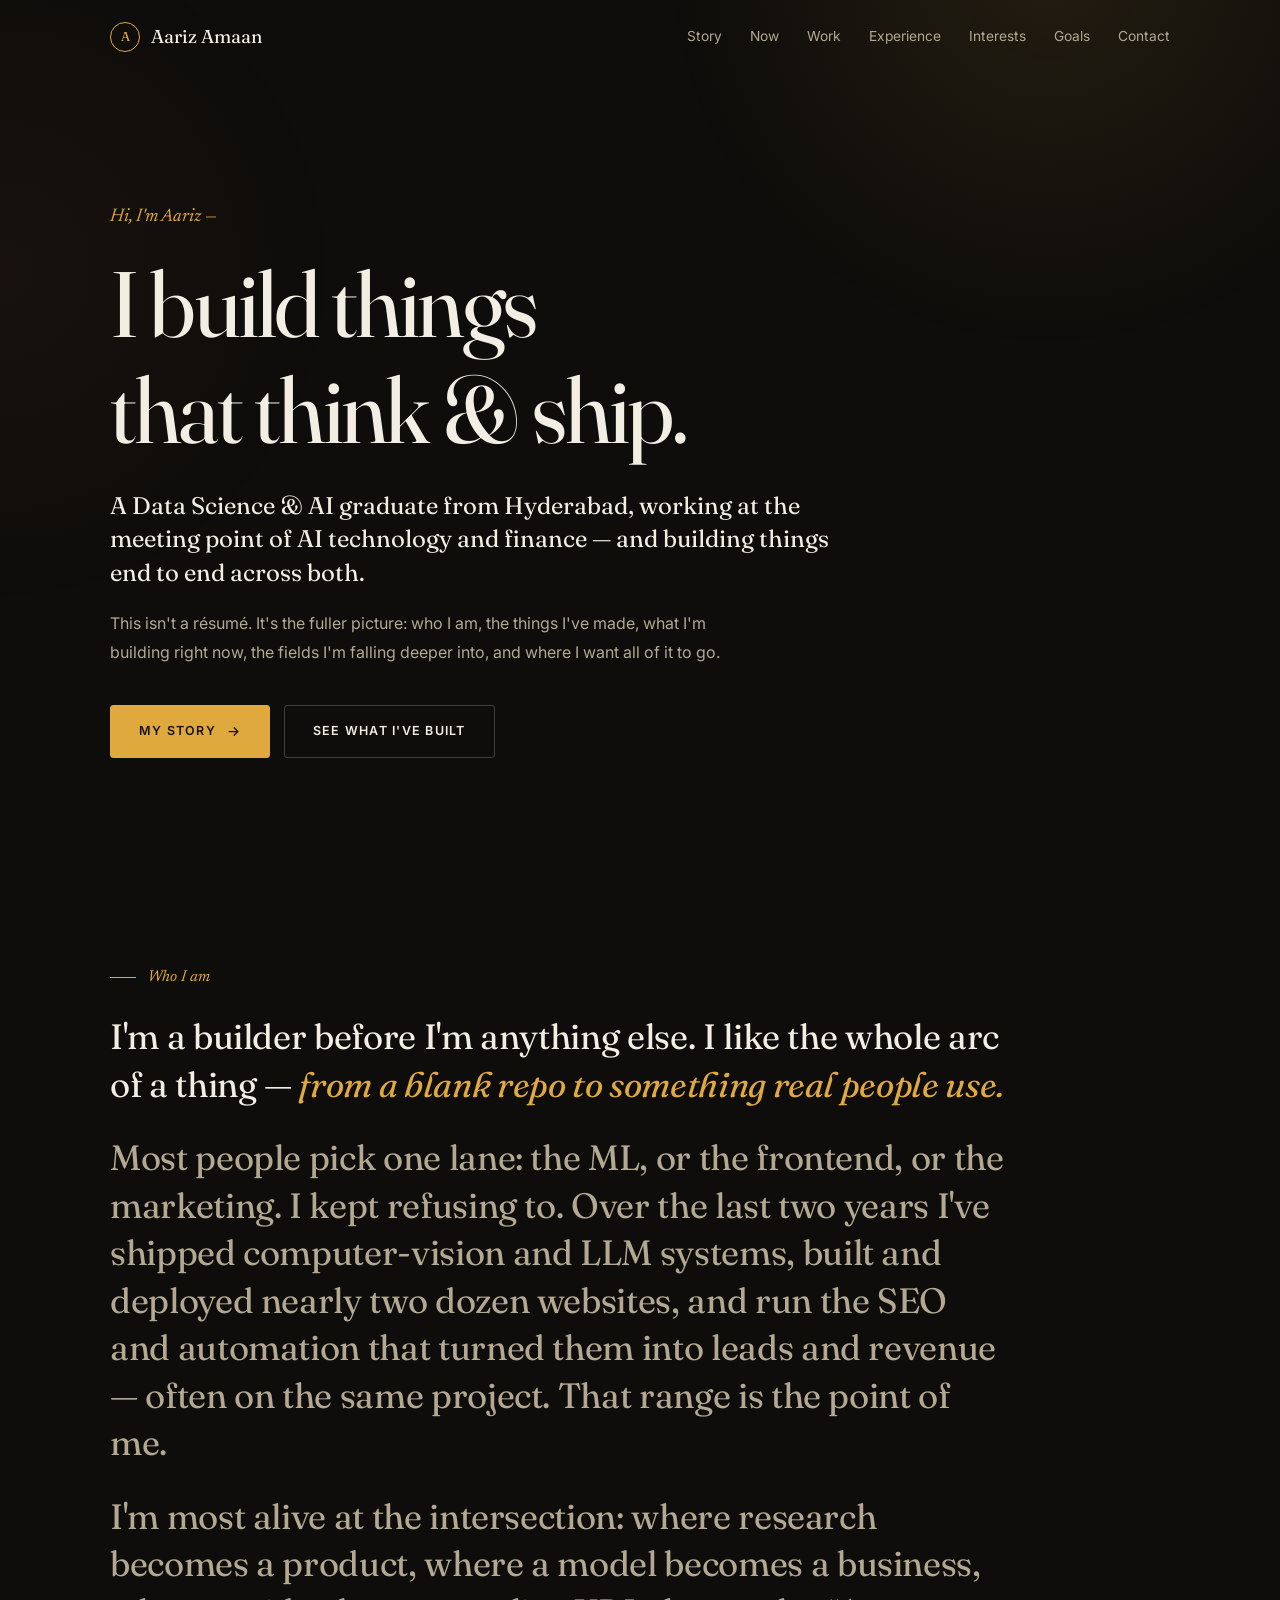
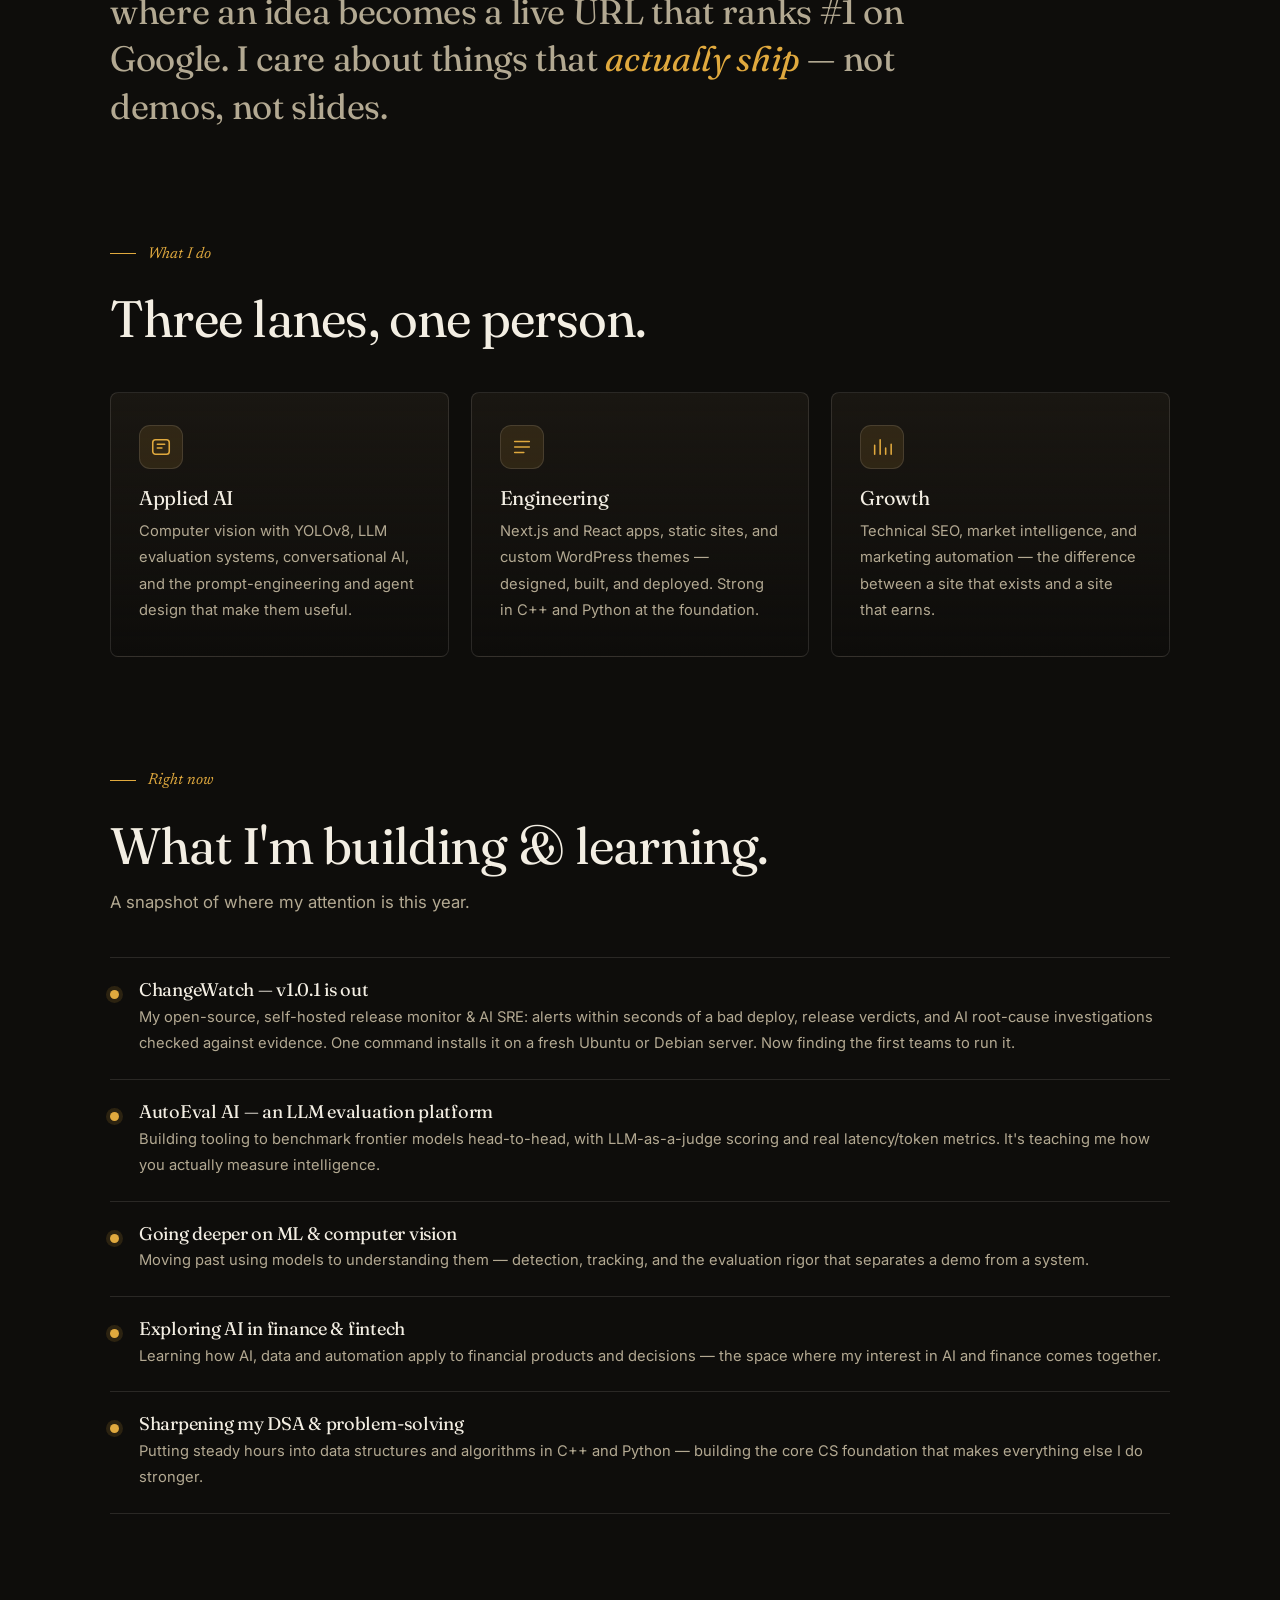
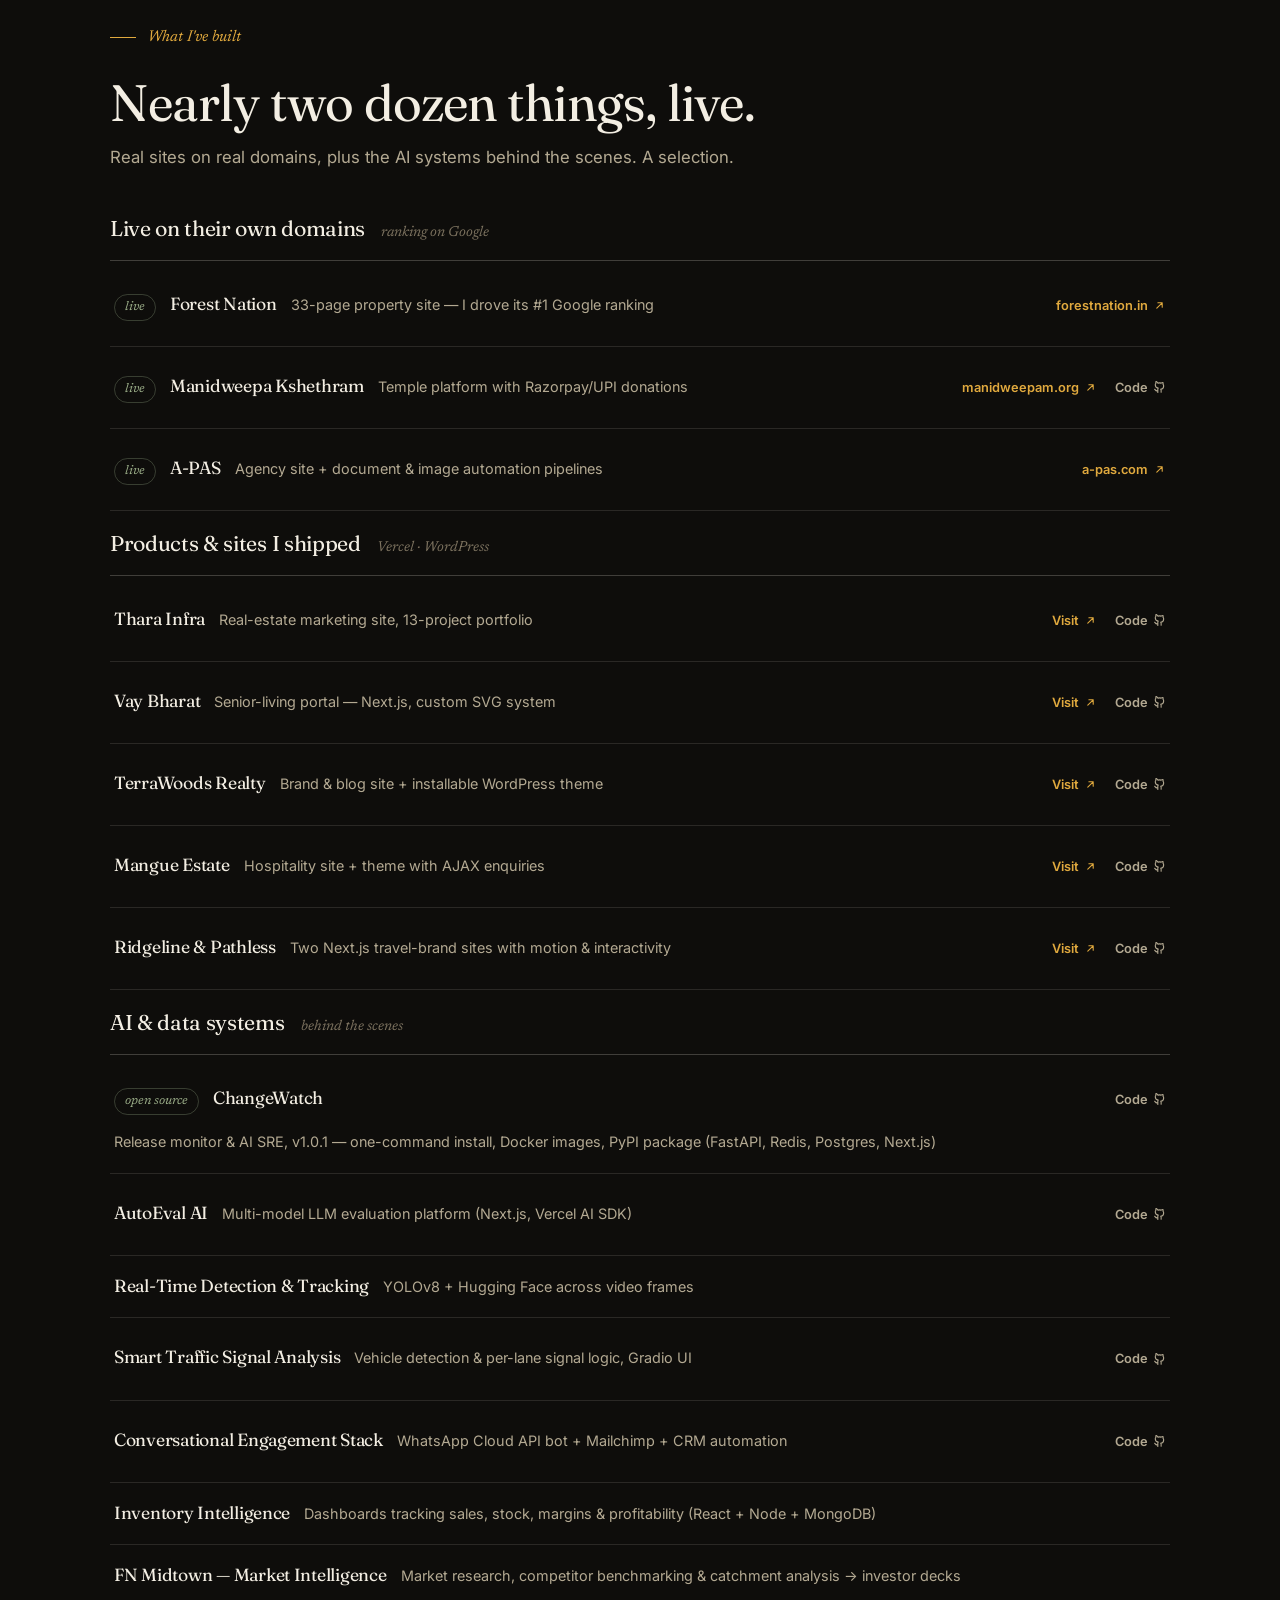
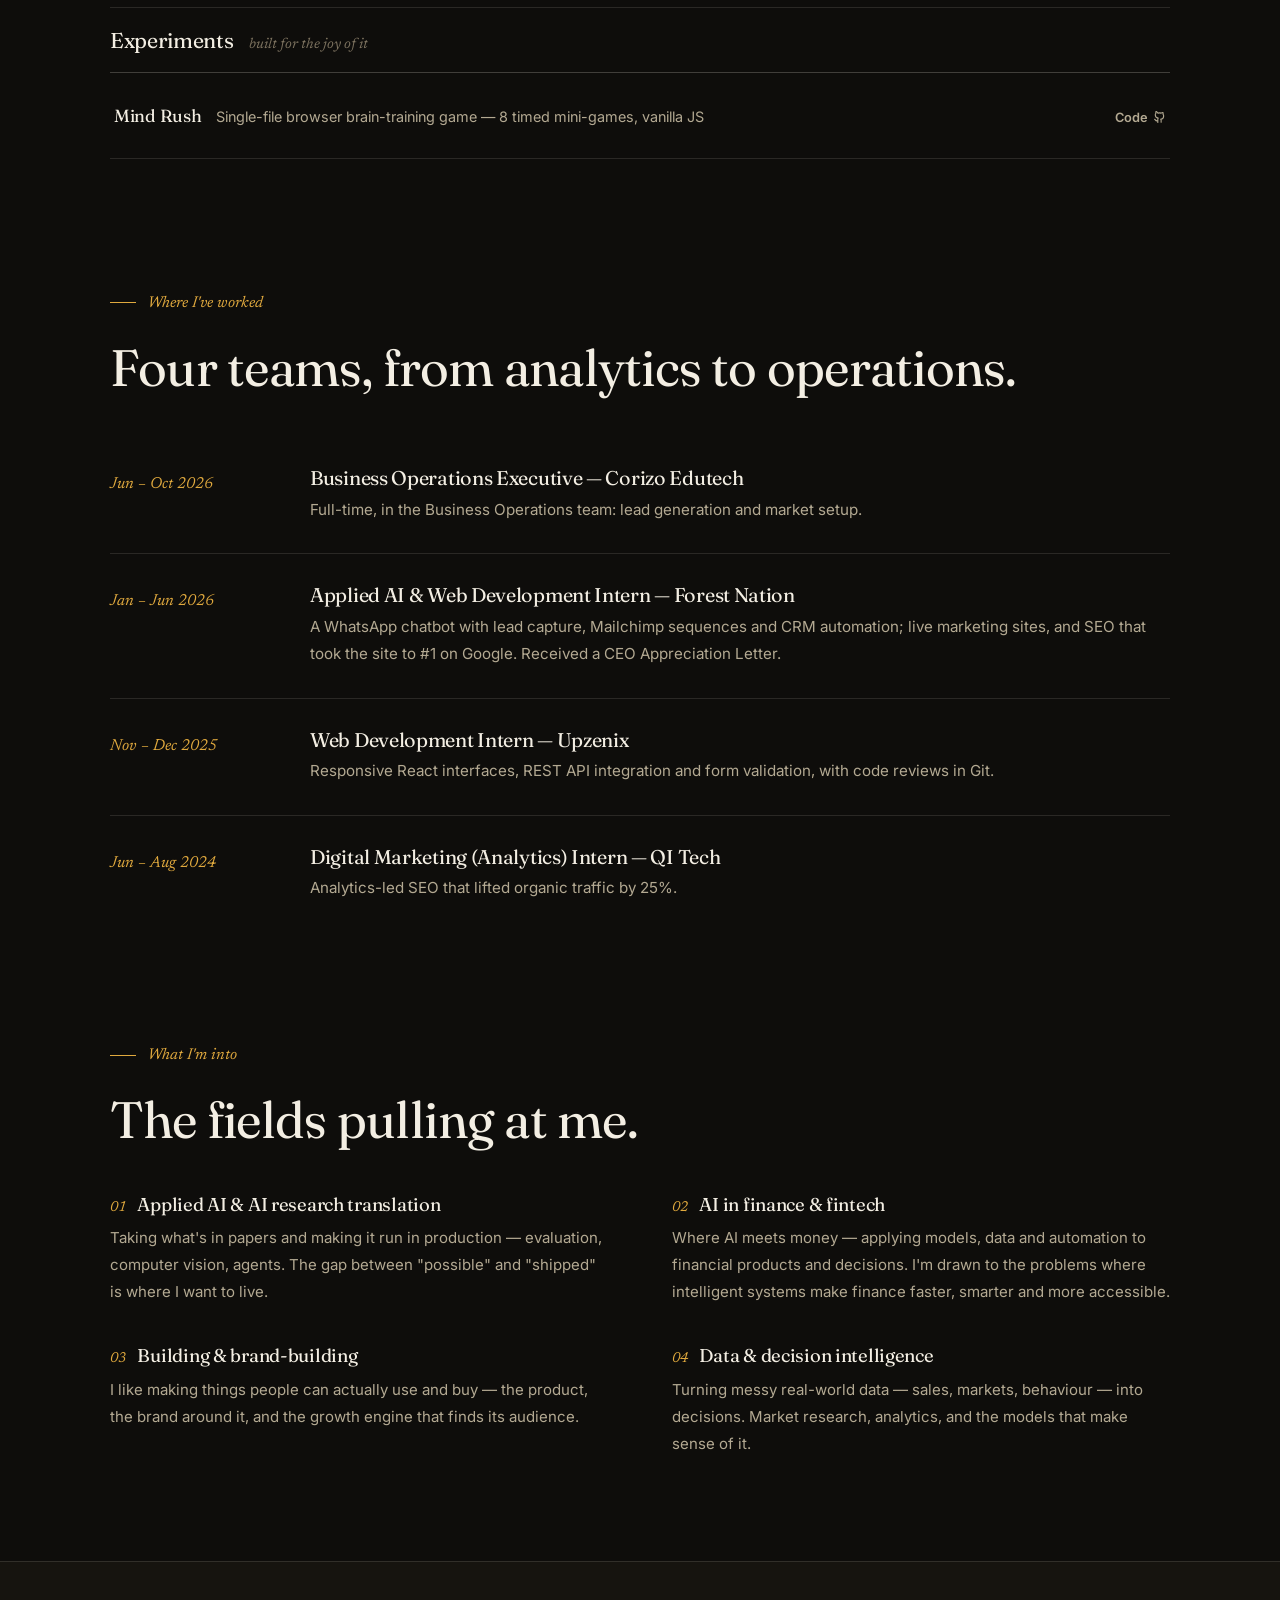
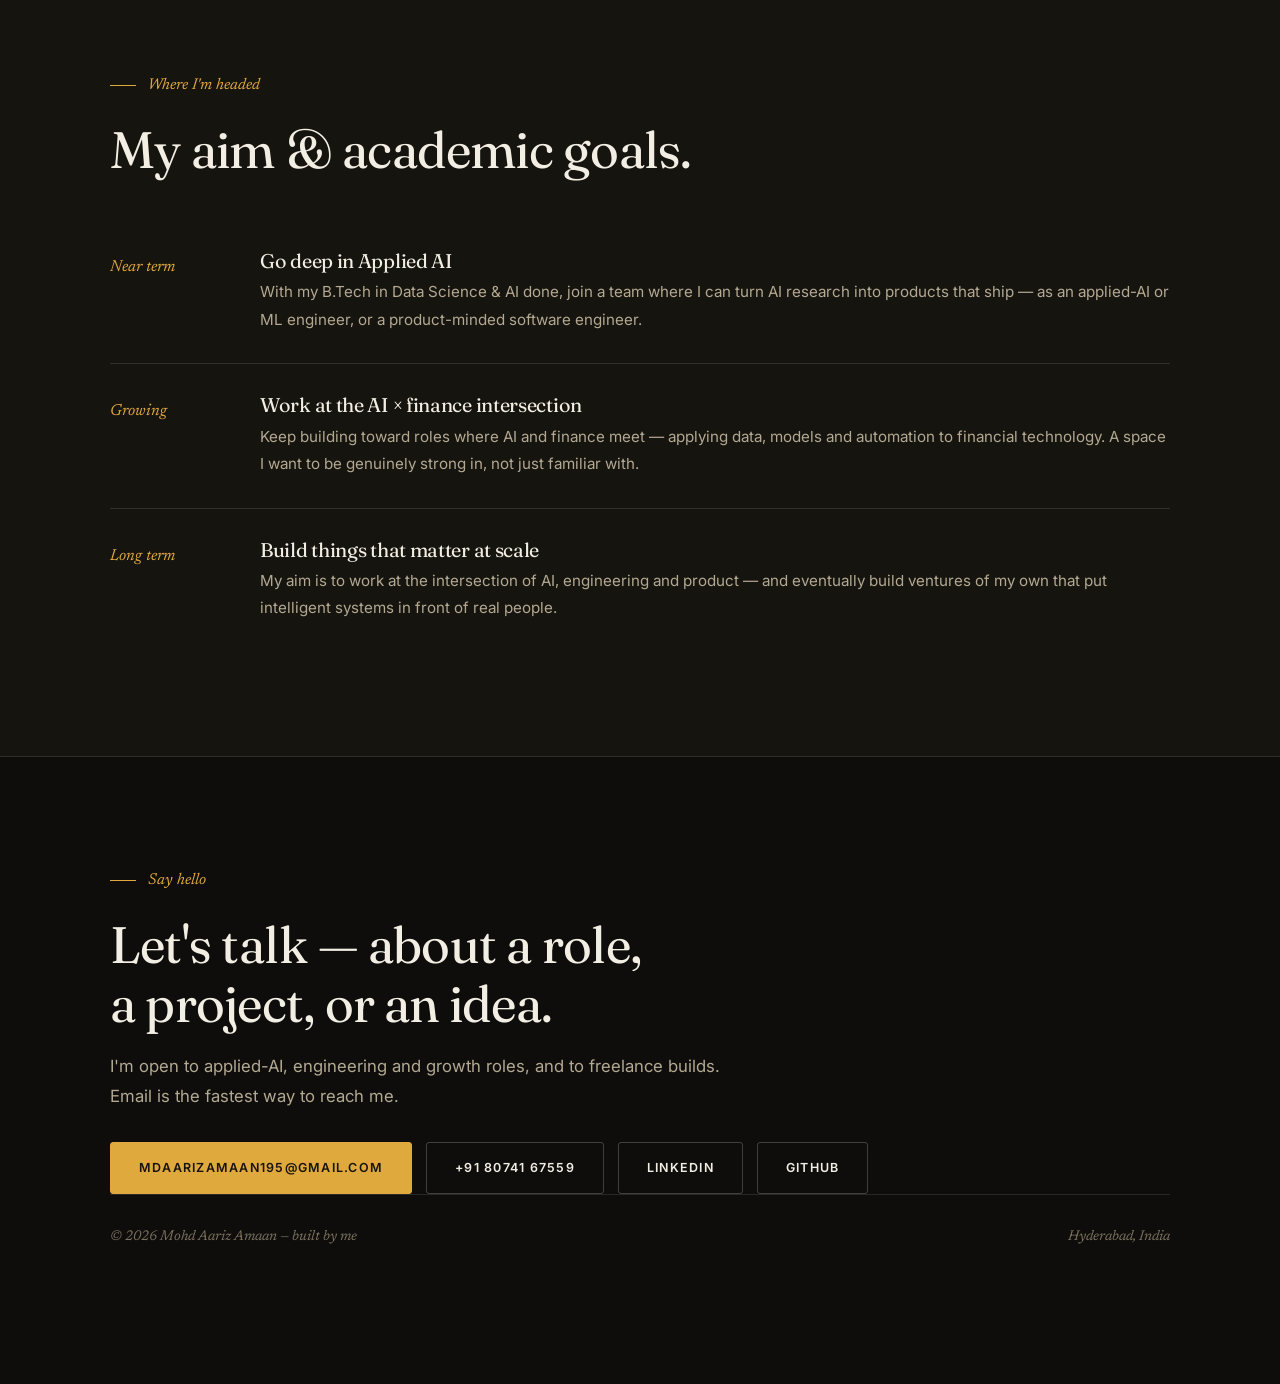
==== commit e4856cc4: "Bring in the live site's Code links, which were deployed but never committed The live page at aariz-" ====
--- a/index.html
+++ b/index.html
@@ -14,6 +14,7 @@
 <link rel="preconnect" href="https://fonts.gstatic.com" crossorigin>
 <link href="https://fonts.googleapis.com/css2?family=Fraunces:ital,opsz,wght@0,9..144,400;0,9..144,500;1,9..144,400&family=Inter:wght@400;500;600&family=Newsreader:ital,opsz@1,6..72&display=swap" rel="stylesheet">
 <link rel="stylesheet" href="css/styles.css">
+<style>.wr-links{display:flex;gap:18px;align-items:center;flex:none}.wr-link.code{color:var(--ink-2)}.wr-link.code:hover{color:var(--amber)}@media(max-width:560px){.wr-links{flex-wrap:wrap;gap:12px}}</style>
 </head>
 <body>
 
@@ -110,33 +111,33 @@
     <div class="work-group rv">
       <div class="group-head"><h3>Live on their own domains</h3><span>ranking on Google</span></div>
       <div class="work-row"><div class="wr-main"><span class="badge">live</span><h4>Forest Nation</h4><span class="wr-desc">33-page property site — I drove its #1 Google ranking</span></div><a class="wr-link" href="https://forestnation.in" target="_blank" rel="noopener noreferrer">forestnation.in <svg viewBox="0 0 24 24" fill="none" stroke="currentColor" stroke-width="2" stroke-linecap="round" stroke-linejoin="round"><path d="M7 17L17 7M9 7h8v8"/></svg></a></div>
-      <div class="work-row"><div class="wr-main"><span class="badge">live</span><h4>Manidweepa Kshethram</h4><span class="wr-desc">Temple platform with Razorpay/UPI donations</span></div><a class="wr-link" href="https://manidweepam.org" target="_blank" rel="noopener noreferrer">manidweepam.org <svg viewBox="0 0 24 24" fill="none" stroke="currentColor" stroke-width="2" stroke-linecap="round" stroke-linejoin="round"><path d="M7 17L17 7M9 7h8v8"/></svg></a></div>
+      <div class="work-row"><div class="wr-main"><span class="badge">live</span><h4>Manidweepa Kshethram</h4><span class="wr-desc">Temple platform with Razorpay/UPI donations</span></div><span class="wr-links"><a class="wr-link" href="https://manidweepam.org" target="_blank" rel="noopener noreferrer">manidweepam.org <svg viewBox="0 0 24 24" fill="none" stroke="currentColor" stroke-width="2" stroke-linecap="round" stroke-linejoin="round"><path d="M7 17L17 7M9 7h8v8"/></svg></a><a class="wr-link code" href="https://github.com/aarizbobbydeol/manidweepa-kshethram" target="_blank" rel="noopener noreferrer">Code <svg viewBox="0 0 24 24" fill="none" stroke="currentColor" stroke-width="2" stroke-linecap="round" stroke-linejoin="round"><path d="M9 18c-4.5 1.5-4.5-2.2-6-2.7m12 5.4v-3.3a3 3 0 0 0-.8-2.3c2.7-.3 5.5-1.3 5.5-6a4.6 4.6 0 0 0-1.3-3.2 4.3 4.3 0 0 0-.1-3.2s-1-.3-3.3 1.2a11 11 0 0 0-5.8 0C6.6.4 5.6.7 5.6.7a4.3 4.3 0 0 0-.1 3.2A4.6 4.6 0 0 0 4.2 7.1c0 4.7 2.8 5.7 5.5 6a3 3 0 0 0-.8 2.3V21"/></svg></a></span></div>
       <div class="work-row"><div class="wr-main"><span class="badge">live</span><h4>A-PAS</h4><span class="wr-desc">Agency site + document &amp; image automation pipelines</span></div><a class="wr-link" href="https://a-pas.com" target="_blank" rel="noopener noreferrer">a-pas.com <svg viewBox="0 0 24 24" fill="none" stroke="currentColor" stroke-width="2" stroke-linecap="round" stroke-linejoin="round"><path d="M7 17L17 7M9 7h8v8"/></svg></a></div>
     </div>
 
     <div class="work-group rv">
       <div class="group-head"><h3>Products &amp; sites I shipped</h3><span>Vercel · WordPress</span></div>
-      <div class="work-row"><div class="wr-main"><h4>Thara Infra</h4><span class="wr-desc">Real-estate marketing site, 13-project portfolio</span></div><a class="wr-link" href="https://thara-infra-psi.vercel.app" target="_blank" rel="noopener noreferrer">Visit <svg viewBox="0 0 24 24" fill="none" stroke="currentColor" stroke-width="2" stroke-linecap="round" stroke-linejoin="round"><path d="M7 17L17 7M9 7h8v8"/></svg></a></div>
-      <div class="work-row"><div class="wr-main"><h4>Vay Bharat</h4><span class="wr-desc">Senior-living portal — Next.js, custom SVG system</span></div><a class="wr-link" href="https://vay-bharat.vercel.app" target="_blank" rel="noopener noreferrer">Visit <svg viewBox="0 0 24 24" fill="none" stroke="currentColor" stroke-width="2" stroke-linecap="round" stroke-linejoin="round"><path d="M7 17L17 7M9 7h8v8"/></svg></a></div>
-      <div class="work-row"><div class="wr-main"><h4>TerraWoods Realty</h4><span class="wr-desc">Brand &amp; blog site + installable WordPress theme</span></div><a class="wr-link" href="https://site-seven-phi-64.vercel.app" target="_blank" rel="noopener noreferrer">Visit <svg viewBox="0 0 24 24" fill="none" stroke="currentColor" stroke-width="2" stroke-linecap="round" stroke-linejoin="round"><path d="M7 17L17 7M9 7h8v8"/></svg></a></div>
-      <div class="work-row"><div class="wr-main"><h4>Mangue Estate</h4><span class="wr-desc">Hospitality site + theme with AJAX enquiries</span></div><a class="wr-link" href="https://mangue-estate-final.vercel.app" target="_blank" rel="noopener noreferrer">Visit <svg viewBox="0 0 24 24" fill="none" stroke="currentColor" stroke-width="2" stroke-linecap="round" stroke-linejoin="round"><path d="M7 17L17 7M9 7h8v8"/></svg></a></div>
-      <div class="work-row"><div class="wr-main"><h4>Ridgeline &amp; Pathless</h4><span class="wr-desc">Two Next.js travel-brand sites with motion &amp; interactivity</span></div><a class="wr-link" href="https://ridgeline-alpha.vercel.app" target="_blank" rel="noopener noreferrer">Visit <svg viewBox="0 0 24 24" fill="none" stroke="currentColor" stroke-width="2" stroke-linecap="round" stroke-linejoin="round"><path d="M7 17L17 7M9 7h8v8"/></svg></a></div>
+      <div class="work-row"><div class="wr-main"><h4>Thara Infra</h4><span class="wr-desc">Real-estate marketing site, 13-project portfolio</span></div><span class="wr-links"><a class="wr-link" href="https://thara-infra-psi.vercel.app" target="_blank" rel="noopener noreferrer">Visit <svg viewBox="0 0 24 24" fill="none" stroke="currentColor" stroke-width="2" stroke-linecap="round" stroke-linejoin="round"><path d="M7 17L17 7M9 7h8v8"/></svg></a><a class="wr-link code" href="https://github.com/aarizbobbydeol/thara-infra" target="_blank" rel="noopener noreferrer">Code <svg viewBox="0 0 24 24" fill="none" stroke="currentColor" stroke-width="2" stroke-linecap="round" stroke-linejoin="round"><path d="M9 18c-4.5 1.5-4.5-2.2-6-2.7m12 5.4v-3.3a3 3 0 0 0-.8-2.3c2.7-.3 5.5-1.3 5.5-6a4.6 4.6 0 0 0-1.3-3.2 4.3 4.3 0 0 0-.1-3.2s-1-.3-3.3 1.2a11 11 0 0 0-5.8 0C6.6.4 5.6.7 5.6.7a4.3 4.3 0 0 0-.1 3.2A4.6 4.6 0 0 0 4.2 7.1c0 4.7 2.8 5.7 5.5 6a3 3 0 0 0-.8 2.3V21"/></svg></a></span></div>
+      <div class="work-row"><div class="wr-main"><h4>Vay Bharat</h4><span class="wr-desc">Senior-living portal — Next.js, custom SVG system</span></div><span class="wr-links"><a class="wr-link" href="https://vay-bharat.vercel.app" target="_blank" rel="noopener noreferrer">Visit <svg viewBox="0 0 24 24" fill="none" stroke="currentColor" stroke-width="2" stroke-linecap="round" stroke-linejoin="round"><path d="M7 17L17 7M9 7h8v8"/></svg></a><a class="wr-link code" href="https://github.com/aarizbobbydeol/vay-bharat" target="_blank" rel="noopener noreferrer">Code <svg viewBox="0 0 24 24" fill="none" stroke="currentColor" stroke-width="2" stroke-linecap="round" stroke-linejoin="round"><path d="M9 18c-4.5 1.5-4.5-2.2-6-2.7m12 5.4v-3.3a3 3 0 0 0-.8-2.3c2.7-.3 5.5-1.3 5.5-6a4.6 4.6 0 0 0-1.3-3.2 4.3 4.3 0 0 0-.1-3.2s-1-.3-3.3 1.2a11 11 0 0 0-5.8 0C6.6.4 5.6.7 5.6.7a4.3 4.3 0 0 0-.1 3.2A4.6 4.6 0 0 0 4.2 7.1c0 4.7 2.8 5.7 5.5 6a3 3 0 0 0-.8 2.3V21"/></svg></a></span></div>
+      <div class="work-row"><div class="wr-main"><h4>TerraWoods Realty</h4><span class="wr-desc">Brand &amp; blog site + installable WordPress theme</span></div><span class="wr-links"><a class="wr-link" href="https://site-seven-phi-64.vercel.app" target="_blank" rel="noopener noreferrer">Visit <svg viewBox="0 0 24 24" fill="none" stroke="currentColor" stroke-width="2" stroke-linecap="round" stroke-linejoin="round"><path d="M7 17L17 7M9 7h8v8"/></svg></a><a class="wr-link code" href="https://github.com/aarizbobbydeol/terrawoods-realty" target="_blank" rel="noopener noreferrer">Code <svg viewBox="0 0 24 24" fill="none" stroke="currentColor" stroke-width="2" stroke-linecap="round" stroke-linejoin="round"><path d="M9 18c-4.5 1.5-4.5-2.2-6-2.7m12 5.4v-3.3a3 3 0 0 0-.8-2.3c2.7-.3 5.5-1.3 5.5-6a4.6 4.6 0 0 0-1.3-3.2 4.3 4.3 0 0 0-.1-3.2s-1-.3-3.3 1.2a11 11 0 0 0-5.8 0C6.6.4 5.6.7 5.6.7a4.3 4.3 0 0 0-.1 3.2A4.6 4.6 0 0 0 4.2 7.1c0 4.7 2.8 5.7 5.5 6a3 3 0 0 0-.8 2.3V21"/></svg></a></span></div>
+      <div class="work-row"><div class="wr-main"><h4>Mangue Estate</h4><span class="wr-desc">Hospitality site + theme with AJAX enquiries</span></div><span class="wr-links"><a class="wr-link" href="https://mangue-estate-final.vercel.app" target="_blank" rel="noopener noreferrer">Visit <svg viewBox="0 0 24 24" fill="none" stroke="currentColor" stroke-width="2" stroke-linecap="round" stroke-linejoin="round"><path d="M7 17L17 7M9 7h8v8"/></svg></a><a class="wr-link code" href="https://github.com/aarizbobbydeol/mangue-estate" target="_blank" rel="noopener noreferrer">Code <svg viewBox="0 0 24 24" fill="none" stroke="currentColor" stroke-width="2" stroke-linecap="round" stroke-linejoin="round"><path d="M9 18c-4.5 1.5-4.5-2.2-6-2.7m12 5.4v-3.3a3 3 0 0 0-.8-2.3c2.7-.3 5.5-1.3 5.5-6a4.6 4.6 0 0 0-1.3-3.2 4.3 4.3 0 0 0-.1-3.2s-1-.3-3.3 1.2a11 11 0 0 0-5.8 0C6.6.4 5.6.7 5.6.7a4.3 4.3 0 0 0-.1 3.2A4.6 4.6 0 0 0 4.2 7.1c0 4.7 2.8 5.7 5.5 6a3 3 0 0 0-.8 2.3V21"/></svg></a></span></div>
+      <div class="work-row"><div class="wr-main"><h4>Ridgeline &amp; Pathless</h4><span class="wr-desc">Two Next.js travel-brand sites with motion &amp; interactivity</span></div><span class="wr-links"><a class="wr-link" href="https://ridgeline-alpha.vercel.app" target="_blank" rel="noopener noreferrer">Visit <svg viewBox="0 0 24 24" fill="none" stroke="currentColor" stroke-width="2" stroke-linecap="round" stroke-linejoin="round"><path d="M7 17L17 7M9 7h8v8"/></svg></a><a class="wr-link code" href="https://github.com/aarizbobbydeol/ridgeline" target="_blank" rel="noopener noreferrer">Code <svg viewBox="0 0 24 24" fill="none" stroke="currentColor" stroke-width="2" stroke-linecap="round" stroke-linejoin="round"><path d="M9 18c-4.5 1.5-4.5-2.2-6-2.7m12 5.4v-3.3a3 3 0 0 0-.8-2.3c2.7-.3 5.5-1.3 5.5-6a4.6 4.6 0 0 0-1.3-3.2 4.3 4.3 0 0 0-.1-3.2s-1-.3-3.3 1.2a11 11 0 0 0-5.8 0C6.6.4 5.6.7 5.6.7a4.3 4.3 0 0 0-.1 3.2A4.6 4.6 0 0 0 4.2 7.1c0 4.7 2.8 5.7 5.5 6a3 3 0 0 0-.8 2.3V21"/></svg></a></span></div>
     </div>
 
     <div class="work-group rv">
       <div class="group-head"><h3>AI &amp; data systems</h3><span>behind the scenes</span></div>
-      <div class="work-row"><div class="wr-main"><span class="badge">open source</span><h4>ChangeWatch</h4><span class="wr-desc">Release monitor &amp; AI SRE, v1.0.1 — one-command install, Docker images, PyPI package (FastAPI, Redis, Postgres, Next.js)</span></div><a class="wr-link" href="https://github.com/aarizbobbydeol/changewatch" target="_blank" rel="noopener noreferrer">GitHub <svg viewBox="0 0 24 24" fill="none" stroke="currentColor" stroke-width="2" stroke-linecap="round" stroke-linejoin="round"><path d="M7 17L17 7M9 7h8v8"/></svg></a></div>
-      <div class="work-row"><div class="wr-main"><h4>AutoEval AI</h4><span class="wr-desc">Multi-model LLM evaluation platform (Next.js, Vercel AI SDK)</span></div></div>
+      <div class="work-row"><div class="wr-main"><span class="badge">open source</span><h4>ChangeWatch</h4><span class="wr-desc">Release monitor &amp; AI SRE, v1.0.1 — one-command install, Docker images, PyPI package (FastAPI, Redis, Postgres, Next.js)</span></div><span class="wr-links"><a class="wr-link code" href="https://github.com/aarizbobbydeol/changewatch" target="_blank" rel="noopener noreferrer">Code <svg viewBox="0 0 24 24" fill="none" stroke="currentColor" stroke-width="2" stroke-linecap="round" stroke-linejoin="round"><path d="M9 18c-4.5 1.5-4.5-2.2-6-2.7m12 5.4v-3.3a3 3 0 0 0-.8-2.3c2.7-.3 5.5-1.3 5.5-6a4.6 4.6 0 0 0-1.3-3.2 4.3 4.3 0 0 0-.1-3.2s-1-.3-3.3 1.2a11 11 0 0 0-5.8 0C6.6.4 5.6.7 5.6.7a4.3 4.3 0 0 0-.1 3.2A4.6 4.6 0 0 0 4.2 7.1c0 4.7 2.8 5.7 5.5 6a3 3 0 0 0-.8 2.3V21"/></svg></a></span></div>
+      <div class="work-row"><div class="wr-main"><h4>AutoEval AI</h4><span class="wr-desc">Multi-model LLM evaluation platform (Next.js, Vercel AI SDK)</span></div><span class="wr-links"><a class="wr-link code" href="https://github.com/aarizbobbydeol/autoeval-ai" target="_blank" rel="noopener noreferrer">Code <svg viewBox="0 0 24 24" fill="none" stroke="currentColor" stroke-width="2" stroke-linecap="round" stroke-linejoin="round"><path d="M9 18c-4.5 1.5-4.5-2.2-6-2.7m12 5.4v-3.3a3 3 0 0 0-.8-2.3c2.7-.3 5.5-1.3 5.5-6a4.6 4.6 0 0 0-1.3-3.2 4.3 4.3 0 0 0-.1-3.2s-1-.3-3.3 1.2a11 11 0 0 0-5.8 0C6.6.4 5.6.7 5.6.7a4.3 4.3 0 0 0-.1 3.2A4.6 4.6 0 0 0 4.2 7.1c0 4.7 2.8 5.7 5.5 6a3 3 0 0 0-.8 2.3V21"/></svg></a></span></div>
       <div class="work-row"><div class="wr-main"><h4>Real-Time Detection &amp; Tracking</h4><span class="wr-desc">YOLOv8 + Hugging Face across video frames</span></div></div>
-      <div class="work-row"><div class="wr-main"><h4>Smart Traffic Signal Analysis</h4><span class="wr-desc">Vehicle detection &amp; per-lane signal logic, Gradio UI</span></div></div>
-      <div class="work-row"><div class="wr-main"><h4>Conversational Engagement Stack</h4><span class="wr-desc">WhatsApp Cloud API bot + Mailchimp + CRM automation</span></div></div>
+      <div class="work-row"><div class="wr-main"><h4>Smart Traffic Signal Analysis</h4><span class="wr-desc">Vehicle detection &amp; per-lane signal logic, Gradio UI</span></div><span class="wr-links"><a class="wr-link code" href="https://github.com/aarizbobbydeol/smart-traffic-management" target="_blank" rel="noopener noreferrer">Code <svg viewBox="0 0 24 24" fill="none" stroke="currentColor" stroke-width="2" stroke-linecap="round" stroke-linejoin="round"><path d="M9 18c-4.5 1.5-4.5-2.2-6-2.7m12 5.4v-3.3a3 3 0 0 0-.8-2.3c2.7-.3 5.5-1.3 5.5-6a4.6 4.6 0 0 0-1.3-3.2 4.3 4.3 0 0 0-.1-3.2s-1-.3-3.3 1.2a11 11 0 0 0-5.8 0C6.6.4 5.6.7 5.6.7a4.3 4.3 0 0 0-.1 3.2A4.6 4.6 0 0 0 4.2 7.1c0 4.7 2.8 5.7 5.5 6a3 3 0 0 0-.8 2.3V21"/></svg></a></span></div>
+      <div class="work-row"><div class="wr-main"><h4>Conversational Engagement Stack</h4><span class="wr-desc">WhatsApp Cloud API bot + Mailchimp + CRM automation</span></div><span class="wr-links"><a class="wr-link code" href="https://github.com/aarizbobbydeol/forest-nation-demo" target="_blank" rel="noopener noreferrer">Code <svg viewBox="0 0 24 24" fill="none" stroke="currentColor" stroke-width="2" stroke-linecap="round" stroke-linejoin="round"><path d="M9 18c-4.5 1.5-4.5-2.2-6-2.7m12 5.4v-3.3a3 3 0 0 0-.8-2.3c2.7-.3 5.5-1.3 5.5-6a4.6 4.6 0 0 0-1.3-3.2 4.3 4.3 0 0 0-.1-3.2s-1-.3-3.3 1.2a11 11 0 0 0-5.8 0C6.6.4 5.6.7 5.6.7a4.3 4.3 0 0 0-.1 3.2A4.6 4.6 0 0 0 4.2 7.1c0 4.7 2.8 5.7 5.5 6a3 3 0 0 0-.8 2.3V21"/></svg></a></span></div>
       <div class="work-row"><div class="wr-main"><h4>Inventory Intelligence</h4><span class="wr-desc">Dashboards tracking sales, stock, margins &amp; profitability (React + Node + MongoDB)</span></div></div>
       <div class="work-row"><div class="wr-main"><h4>FN Midtown — Market Intelligence</h4><span class="wr-desc">Market research, competitor benchmarking &amp; catchment analysis → investor decks</span></div></div>
     </div>
 
     <div class="work-group rv">
       <div class="group-head"><h3>Experiments</h3><span>built for the joy of it</span></div>
-      <div class="work-row"><div class="wr-main"><h4>Mind Rush</h4><span class="wr-desc">Single-file browser brain-training game — 8 timed mini-games, vanilla JS</span></div></div>
+      <div class="work-row"><div class="wr-main"><h4>Mind Rush</h4><span class="wr-desc">Single-file browser brain-training game — 8 timed mini-games, vanilla JS</span></div><span class="wr-links"><a class="wr-link code" href="https://github.com/aarizbobbydeol/mind-rush" target="_blank" rel="noopener noreferrer">Code <svg viewBox="0 0 24 24" fill="none" stroke="currentColor" stroke-width="2" stroke-linecap="round" stroke-linejoin="round"><path d="M9 18c-4.5 1.5-4.5-2.2-6-2.7m12 5.4v-3.3a3 3 0 0 0-.8-2.3c2.7-.3 5.5-1.3 5.5-6a4.6 4.6 0 0 0-1.3-3.2 4.3 4.3 0 0 0-.1-3.2s-1-.3-3.3 1.2a11 11 0 0 0-5.8 0C6.6.4 5.6.7 5.6.7a4.3 4.3 0 0 0-.1 3.2A4.6 4.6 0 0 0 4.2 7.1c0 4.7 2.8 5.7 5.5 6a3 3 0 0 0-.8 2.3V21"/></svg></a></span></div>
     </div>
   </div>
 </section>
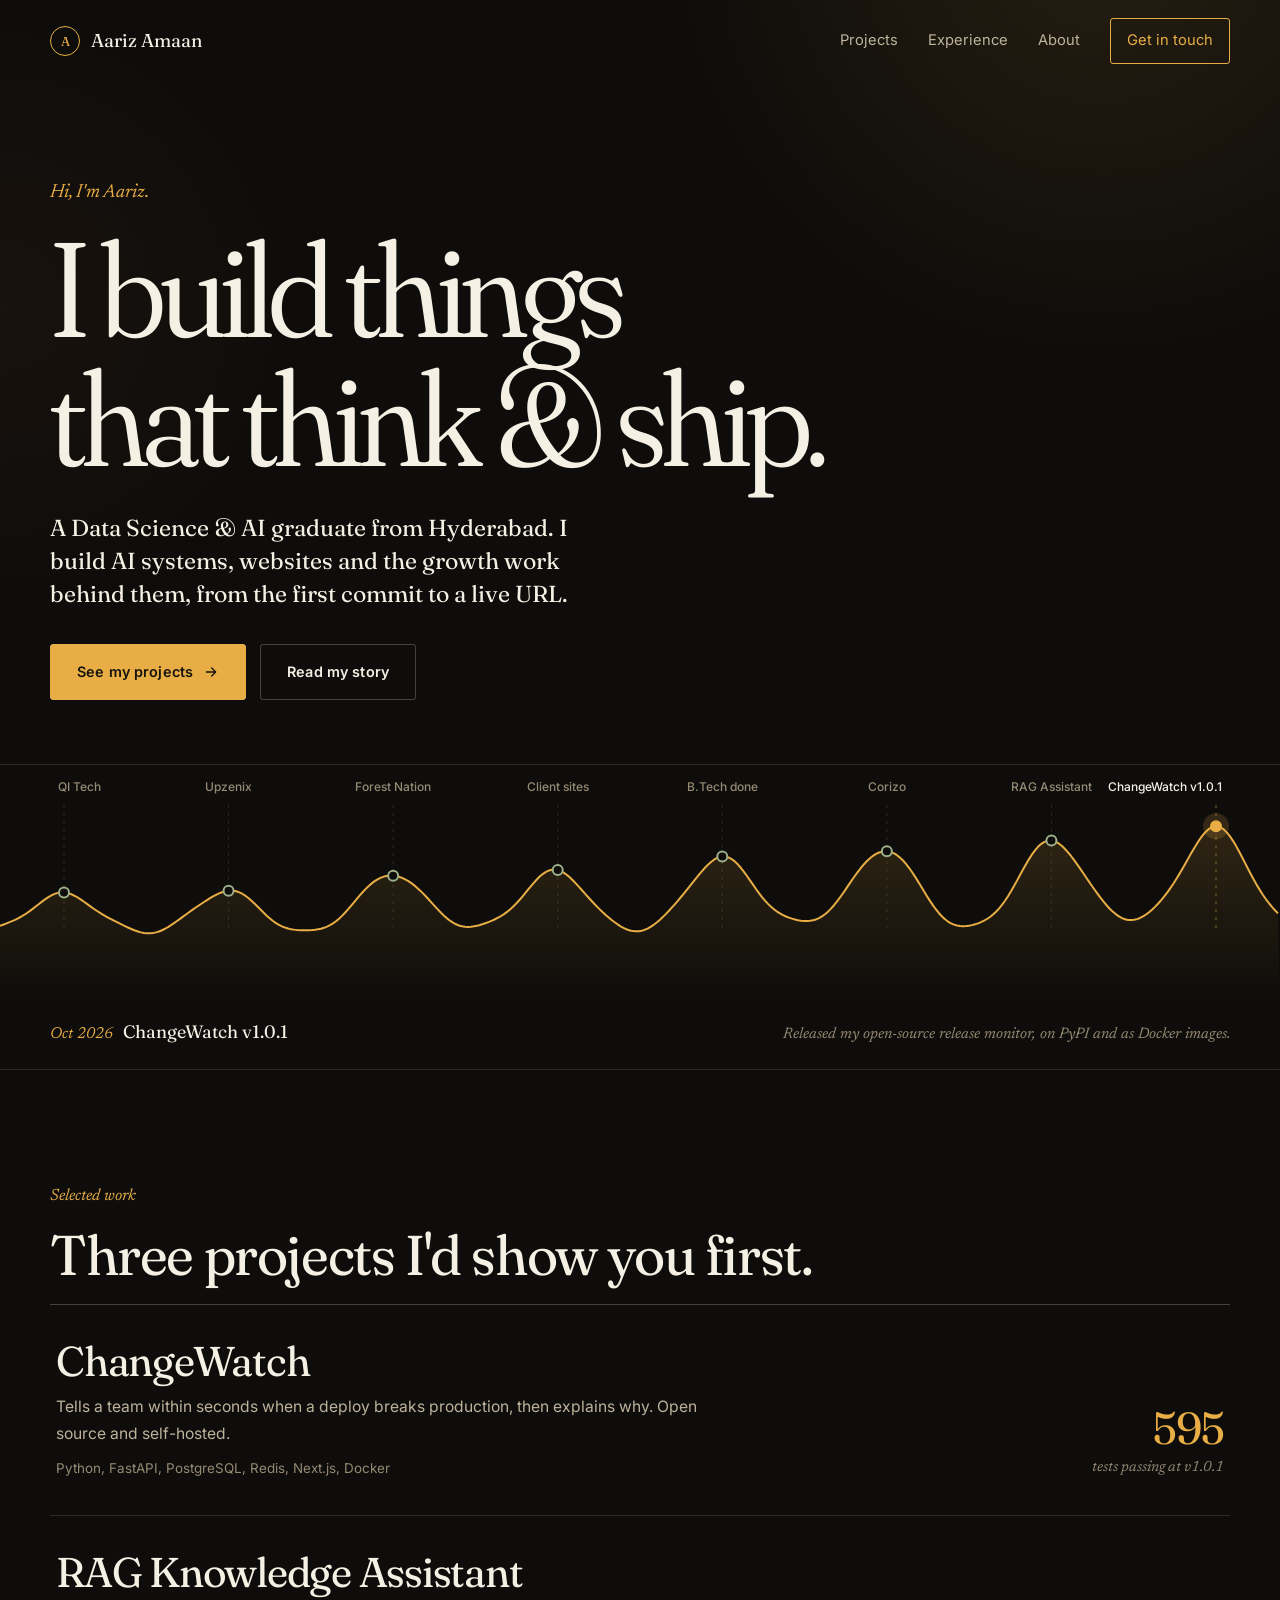
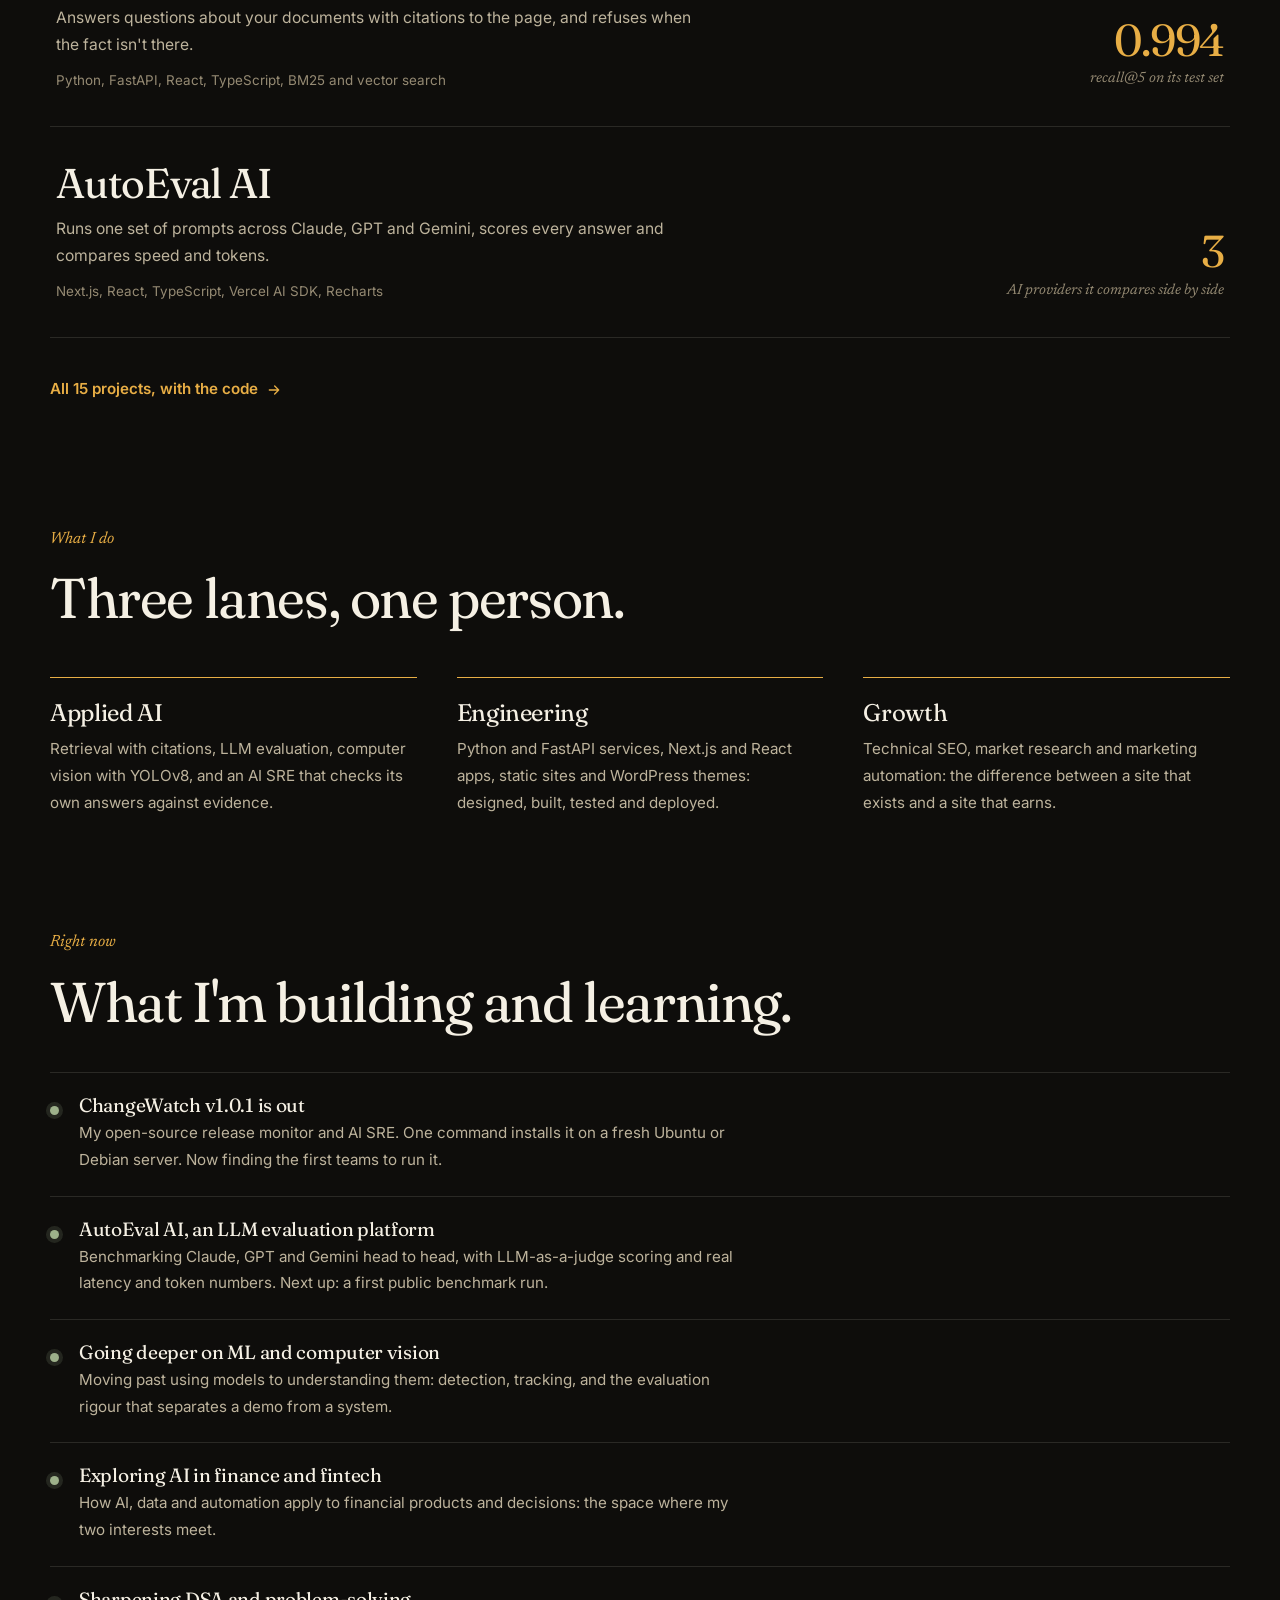
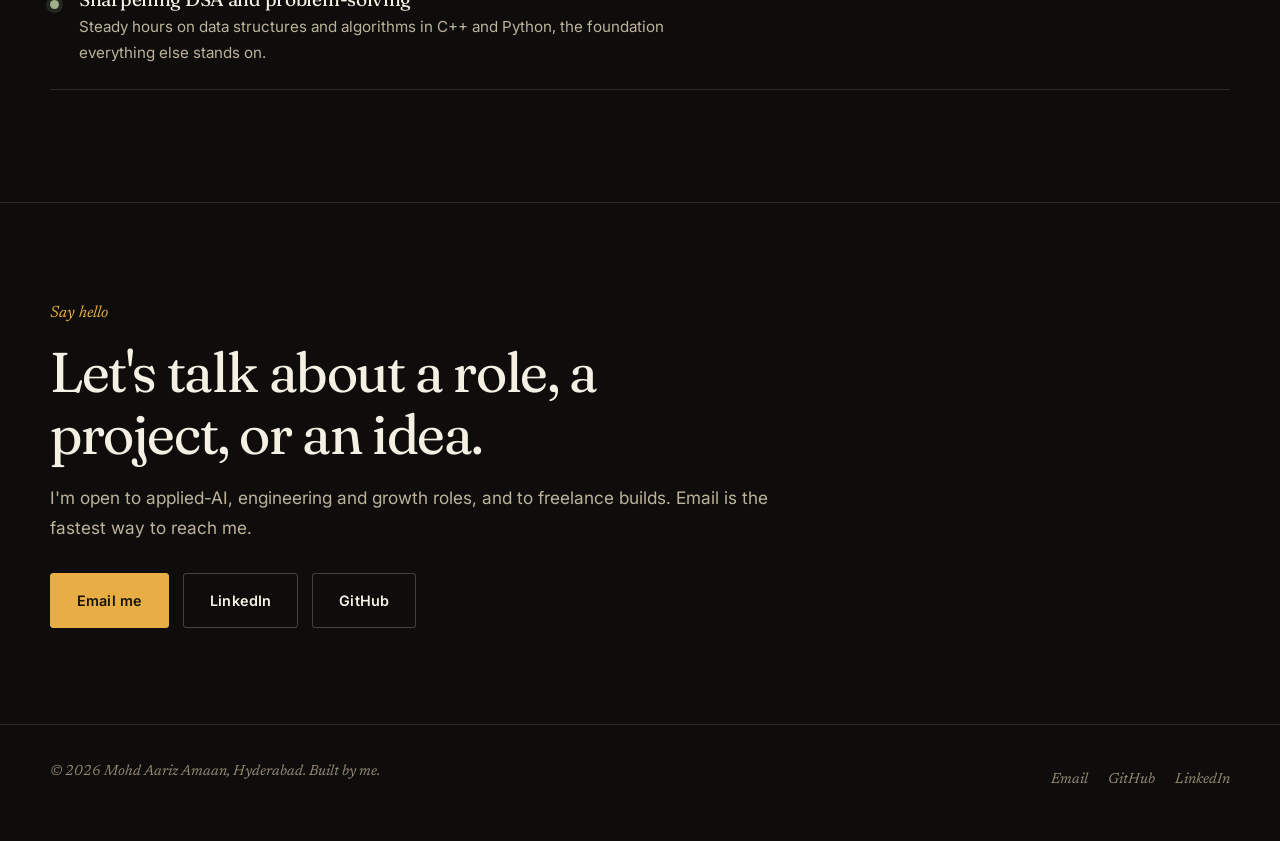
==== commit e82bfde0: "Split the portfolio into pages, add every public repo and three case studies - Home with the ship lo" ====
--- a/index.html
+++ b/index.html
@@ -4,208 +4,137 @@
 <meta charset="UTF-8">
 <meta name="viewport" content="width=device-width, initial-scale=1.0">
 <title>Mohd Aariz Amaan — Builder, Applied AI &amp; Beyond</title>
-<meta name="description" content="I'm Aariz — a Data Science &amp; AI graduate who builds things end to end: AI systems, real websites, and the growth behind them. This is who I am, what I've made, what I'm building, and where I'm headed.">
-<meta property="og:title" content="Mohd Aariz Amaan — Portfolio">
-<meta property="og:description" content="Who I am, what I've built, what I'm building, and where I'm headed.">
+<meta name="description" content="I'm Aariz, a Data Science &amp; AI graduate from Hyderabad who builds AI systems, websites and the growth behind them. Projects, experience and how to reach me.">
+<meta property="og:title" content="Mohd Aariz Amaan — Builder, Applied AI &amp; Beyond">
+<meta property="og:description" content="I'm Aariz, a Data Science &amp; AI graduate from Hyderabad who builds AI systems, websites and the growth behind them. Projects, experience and how to reach me.">
 <meta property="og:type" content="website">
+<meta property="og:url" content="https://aariz-me.vercel.app/">
+<link rel="canonical" href="https://aariz-me.vercel.app/">
 <meta name="theme-color" content="#0E0D0B">
-<link rel="icon" type="image/svg+xml" href="favicon.svg">
+<link rel="icon" type="image/svg+xml" href="/favicon.svg">
 <link rel="preconnect" href="https://fonts.googleapis.com">
 <link rel="preconnect" href="https://fonts.gstatic.com" crossorigin>
-<link href="https://fonts.googleapis.com/css2?family=Fraunces:ital,opsz,wght@0,9..144,400;0,9..144,500;1,9..144,400&family=Inter:wght@400;500;600&family=Newsreader:ital,opsz@1,6..72&display=swap" rel="stylesheet">
-<link rel="stylesheet" href="css/styles.css">
-<style>.wr-links{display:flex;gap:18px;align-items:center;flex:none}.wr-link.code{color:var(--ink-2)}.wr-link.code:hover{color:var(--amber)}@media(max-width:560px){.wr-links{flex-wrap:wrap;gap:12px}}</style>
+<link href="https://fonts.googleapis.com/css2?family=Fraunces:ital,opsz,wght,SOFT@0,9..144,300..700,0..100;1,9..144,300..700,0..100&amp;family=Inter:wght@400;500;600&amp;family=Newsreader:ital,opsz@1,6..72&amp;display=swap" rel="stylesheet">
+<link rel="stylesheet" href="/css/styles.css">
 </head>
 <body>
+<a class="skip" href="#main">Skip to content</a>
 
 <header class="hdr" id="hdr">
   <div class="wrap hdr-in">
-    <a class="brand" href="#top"><span class="mk">A</span> Aariz Amaan</a>
+    <a class="brand" href="/" aria-current="page"><span class="mk" aria-hidden="true">A</span> Aariz Amaan</a>
     <nav class="nav" id="nav" aria-label="Main">
-      <a href="#story">Story</a>
-      <a href="#now">Now</a>
-      <a href="#work">Work</a>
-      <a href="#experience">Experience</a>
-      <a href="#interests">Interests</a>
-      <a href="#goals">Goals</a>
-      <a href="#contact">Contact</a>
+      <a href="/projects">Projects</a>
+      <a href="/experience">Experience</a>
+      <a href="/about">About</a>
+      <a class="nav-cta" href="/about#contact">Get in touch</a>
     </nav>
-    <button class="burger" id="burger" aria-label="Toggle menu" aria-expanded="false" aria-controls="nav"><span></span><span></span><span></span></button>
+    <button class="burger" id="burger" aria-label="Menu" aria-expanded="false" aria-controls="nav"><span></span><span></span><span></span></button>
   </div>
 </header>
 
-<main id="top">
+<main id="main">
+<section class="hero" aria-labelledby="hero-h">
+  <div class="wrap">
+    <p class="hi">Hi, I'm Aariz.</p>
+    <h1 id="hero-h">I build things<br>that think &amp; ship.</h1>
+    <p class="hero-lede">A Data Science &amp; AI graduate from Hyderabad. I build AI systems, websites and the growth work behind them, from the first commit to a live URL.</p>
+    <div class="hero-cta">
+      <a class="btn btn-fill" href="/projects">See my projects <svg viewBox="0 0 24 24" fill="none" stroke="currentColor" stroke-width="2" stroke-linecap="round" stroke-linejoin="round" aria-hidden="true"><path d="M5 12h14M13 6l6 6-6 6"/></svg></a>
+      <a class="btn" href="/about">Read my story</a>
+    </div>
+  </div>
+  <div class="shiplog">
+    <canvas tabindex="0" aria-label="Ship log: what I've shipped since 2024. Use the left and right arrow keys to move along it." aria-describedby="ships"></canvas>
+    <div class="wrap shiplog-read" aria-live="polite">
+      <p class="what"><i></i><b></b></p>
+      <p class="how"></p>
+    </div>
+    <ol class="sr-only" id="ships">
+        <li data-when="2024" data-name="QI Tech">Analytics-led SEO internship that lifted organic traffic by 25%.</li>
+        <li data-when="2025" data-name="Upzenix">Web development internship: React interfaces, REST APIs and form validation.</li>
+        <li data-when="2026" data-name="Forest Nation">Took the site to #1 on Google for “Villa Gated Community Hyderabad” and built a WhatsApp chatbot.</li>
+        <li data-when="2026" data-name="Client sites">Thara Infra, Vay Bharat, Mangue Estate, TerraWoods and Ridgeline, live on Vercel.</li>
+        <li data-when="2026" data-name="B.Tech done">Graduated in Data Science &amp; AI from ICFAI Tech, Hyderabad.</li>
+        <li data-when="Jun 2026" data-name="Corizo">Joined full-time in business operations: lead generation and market setup.</li>
+        <li data-when="Sep 2026" data-name="RAG Assistant">Cited answers over documents: 0.994 recall@5 and 632 tests passing.</li>
+        <li data-when="Oct 2026" data-name="ChangeWatch v1.0.1">Released my open-source release monitor, on PyPI and as Docker images.</li>
+    </ol>
+  </div>
+</section>
 
-<!-- ===================== HERO ===================== -->
-<section class="hero">
+<section class="sec" aria-labelledby="work-h">
   <div class="wrap">
-    <p class="hi rv">Hi, I'm Aariz —</p>
-    <h1 class="rv d1">I build things<br>that think &amp; ship.</h1>
-    <p class="hero-lede rv d2">A Data Science &amp; AI graduate from Hyderabad, working at the meeting point of <span class="am">AI technology</span> and <span class="am">finance</span> — and building things end to end across both.</p>
-    <p class="tail rv d3">This isn't a résumé. It's the fuller picture: who I am, the things I've made, what I'm building right now, the fields I'm falling deeper into, and where I want all of it to go.</p>
-    <div class="hero-cta rv d4">
-      <a class="btn btn-fill" href="#story">My story <svg viewBox="0 0 24 24" fill="none" stroke="currentColor" stroke-width="2" stroke-linecap="round" stroke-linejoin="round"><path d="M5 12h14M13 6l6 6-6 6"/></svg></a>
-      <a class="btn" href="#work">See what I've built</a>
+    <span class="note">Selected work</span>
+    <h2 class="h2" id="work-h">Three projects I'd show you first.</h2>
+    <div class="feat">
+      <a class="feat-row" href="/work/changewatch">
+        <div><h3>ChangeWatch</h3><p>Tells a team within seconds when a deploy breaks production, then explains why. Open source and self-hosted.</p><p class="stack">Python, FastAPI, PostgreSQL, Redis, Next.js, Docker</p></div>
+        <div class="fig"><b>595</b><span>tests passing at v1.0.1</span></div>
+      </a>
+      <a class="feat-row" href="/work/rag-assistant">
+        <div><h3>RAG Knowledge Assistant</h3><p>Answers questions about your documents with citations to the page, and refuses when the fact isn't there.</p><p class="stack">Python, FastAPI, React, TypeScript, BM25 and vector search</p></div>
+        <div class="fig"><b>0.994</b><span>recall@5 on its test set</span></div>
+      </a>
+      <a class="feat-row" href="/work/autoeval-ai">
+        <div><h3>AutoEval AI</h3><p>Runs one set of prompts across Claude, GPT and Gemini, scores every answer and compares speed and tokens.</p><p class="stack">Next.js, React, TypeScript, Vercel AI SDK, Recharts</p></div>
+        <div class="fig"><b>3</b><span>AI providers it compares side by side</span></div>
+      </a>
+    </div>
+    <a class="more-link" href="/projects">All 15 projects, with the code <svg viewBox="0 0 24 24" fill="none" stroke="currentColor" stroke-width="2" stroke-linecap="round" stroke-linejoin="round" aria-hidden="true"><path d="M5 12h14M13 6l6 6-6 6"/></svg></a>
+  </div>
+</section>
+
+<section class="sec" aria-labelledby="do-h">
+  <div class="wrap">
+    <span class="note">What I do</span>
+    <h2 class="h2" id="do-h">Three lanes, one person.</h2>
+    <div class="lanes">
+      <div class="lane"><h3>Applied AI</h3><p>Retrieval with citations, LLM evaluation, computer vision with YOLOv8, and an AI SRE that checks its own answers against evidence.</p></div>
+      <div class="lane"><h3>Engineering</h3><p>Python and FastAPI services, Next.js and React apps, static sites and WordPress themes: designed, built, tested and deployed.</p></div>
+      <div class="lane"><h3>Growth</h3><p>Technical SEO, market research and marketing automation: the difference between a site that exists and a site that earns.</p></div>
     </div>
   </div>
 </section>
 
-<!-- ===================== STORY ===================== -->
-<section class="sec story" id="story">
+<section class="sec" aria-labelledby="now-h">
   <div class="wrap">
-    <span class="eyebrow rv">Who I am</span>
-    <p class="big rv d1">I'm a builder before I'm anything else. I like the whole arc of a thing — <span class="am">from a blank repo to something real people use.</span></p>
-    <p class="big pull rv d2">Most people pick one lane: the ML, or the frontend, or the marketing. I kept refusing to. Over the last two years I've shipped computer-vision and LLM systems, built and deployed nearly two dozen websites, and run the SEO and automation that turned them into leads and revenue — often on the same project. That range is the point of me.</p>
-    <p class="big pull rv d3">I'm most alive at the intersection: where research becomes a product, where a model becomes a business, where an idea becomes a live URL that ranks #1 on Google. I care about things that <span class="am">actually ship</span> — not demos, not slides.</p>
-  </div>
-</section>
-
-<!-- ===================== WHAT I DO ===================== -->
-<section class="sec" id="do" style="padding-top:0;">
-  <div class="wrap">
-    <span class="eyebrow rv">What I do</span>
-    <h2 class="h2 rv d1" style="margin-bottom:44px;">Three lanes, one person.</h2>
-    <div class="g3">
-      <article class="card rv">
-        <div class="ic"><svg viewBox="0 0 24 24" fill="none" stroke="currentColor" stroke-width="1.7" stroke-linecap="round" stroke-linejoin="round"><rect x="3" y="4" width="18" height="16" rx="3"/><path d="M8 9h8M8 13h5"/></svg></div>
-        <h3>Applied AI</h3>
-        <p>Computer vision with YOLOv8, LLM evaluation systems, conversational AI, and the prompt-engineering and agent design that make them useful.</p>
-      </article>
-      <article class="card rv d1">
-        <div class="ic"><svg viewBox="0 0 24 24" fill="none" stroke="currentColor" stroke-width="1.7" stroke-linecap="round" stroke-linejoin="round"><path d="M4 6h16M4 12h16M4 18h10"/></svg></div>
-        <h3>Engineering</h3>
-        <p>Next.js and React apps, static sites, and custom WordPress themes — designed, built, and deployed. Strong in C++ and Python at the foundation.</p>
-      </article>
-      <article class="card rv d2">
-        <div class="ic"><svg viewBox="0 0 24 24" fill="none" stroke="currentColor" stroke-width="1.7" stroke-linecap="round" stroke-linejoin="round"><path d="M4 20V10M10 20V4M16 20v-7M22 20v-11"/></svg></div>
-        <h3>Growth</h3>
-        <p>Technical SEO, market intelligence, and marketing automation — the difference between a site that exists and a site that earns.</p>
-      </article>
+    <span class="note">Right now</span>
+    <h2 class="h2" id="now-h">What I'm building and learning.</h2>
+    <div class="now-list">
+      <div class="now-item"><span class="dot" aria-hidden="true"></span><div><h3>ChangeWatch v1.0.1 is out</h3><p>My open-source release monitor and AI SRE. One command installs it on a fresh Ubuntu or Debian server. Now finding the first teams to run it.</p></div></div>
+      <div class="now-item"><span class="dot" aria-hidden="true"></span><div><h3>AutoEval AI, an LLM evaluation platform</h3><p>Benchmarking Claude, GPT and Gemini head to head, with LLM-as-a-judge scoring and real latency and token numbers. Next up: a first public benchmark run.</p></div></div>
+      <div class="now-item"><span class="dot" aria-hidden="true"></span><div><h3>Going deeper on ML and computer vision</h3><p>Moving past using models to understanding them: detection, tracking, and the evaluation rigour that separates a demo from a system.</p></div></div>
+      <div class="now-item"><span class="dot" aria-hidden="true"></span><div><h3>Exploring AI in finance and fintech</h3><p>How AI, data and automation apply to financial products and decisions: the space where my two interests meet.</p></div></div>
+      <div class="now-item"><span class="dot" aria-hidden="true"></span><div><h3>Sharpening DSA and problem-solving</h3><p>Steady hours on data structures and algorithms in C++ and Python, the foundation everything else stands on.</p></div></div>
     </div>
   </div>
 </section>
 
-<!-- ===================== NOW ===================== -->
-<section class="sec" id="now" style="padding-top:0;">
+<section class="cta-band">
   <div class="wrap">
-    <span class="eyebrow rv">Right now</span>
-    <h2 class="h2 rv d1" style="margin-bottom:12px;">What I'm building &amp; learning.</h2>
-    <p class="lede rv d2" style="margin-bottom:40px;">A snapshot of where my attention is this year.</p>
-    <div class="now-list rv d2">
-      <div class="now-item"><span class="dot"></span><div><h4>ChangeWatch — v1.0.1 is out</h4><p>My open-source, self-hosted release monitor &amp; AI SRE: alerts within seconds of a bad deploy, release verdicts, and AI root-cause investigations checked against evidence. One command installs it on a fresh Ubuntu or Debian server. Now finding the first teams to run it.</p></div></div>
-      <div class="now-item"><span class="dot"></span><div><h4>AutoEval AI — an LLM evaluation platform</h4><p>Building tooling to benchmark frontier models head-to-head, with LLM-as-a-judge scoring and real latency/token metrics. It's teaching me how you actually measure intelligence.</p></div></div>
-      <div class="now-item"><span class="dot"></span><div><h4>Going deeper on ML &amp; computer vision</h4><p>Moving past using models to understanding them — detection, tracking, and the evaluation rigor that separates a demo from a system.</p></div></div>
-      <div class="now-item"><span class="dot"></span><div><h4>Exploring AI in finance &amp; fintech</h4><p>Learning how AI, data and automation apply to financial products and decisions — the space where my interest in AI and finance comes together.</p></div></div>
-      <div class="now-item"><span class="dot"></span><div><h4>Sharpening my DSA &amp; problem-solving</h4><p>Putting steady hours into data structures and algorithms in C++ and Python — building the core CS foundation that makes everything else I do stronger.</p></div></div>
-    </div>
-  </div>
-</section>
-
-<!-- ===================== WORK ===================== -->
-<section class="sec" id="work" style="padding-top:0;">
-  <div class="wrap">
-    <span class="eyebrow rv">What I've built</span>
-    <h2 class="h2 rv d1" style="margin-bottom:10px;">Nearly two dozen things, live.</h2>
-    <p class="lede rv d2" style="margin-bottom:44px;">Real sites on real domains, plus the AI systems behind the scenes. A selection.</p>
-
-    <div class="work-group rv">
-      <div class="group-head"><h3>Live on their own domains</h3><span>ranking on Google</span></div>
-      <div class="work-row"><div class="wr-main"><span class="badge">live</span><h4>Forest Nation</h4><span class="wr-desc">33-page property site — I drove its #1 Google ranking</span></div><a class="wr-link" href="https://forestnation.in" target="_blank" rel="noopener noreferrer">forestnation.in <svg viewBox="0 0 24 24" fill="none" stroke="currentColor" stroke-width="2" stroke-linecap="round" stroke-linejoin="round"><path d="M7 17L17 7M9 7h8v8"/></svg></a></div>
-      <div class="work-row"><div class="wr-main"><span class="badge">live</span><h4>Manidweepa Kshethram</h4><span class="wr-desc">Temple platform with Razorpay/UPI donations</span></div><span class="wr-links"><a class="wr-link" href="https://manidweepam.org" target="_blank" rel="noopener noreferrer">manidweepam.org <svg viewBox="0 0 24 24" fill="none" stroke="currentColor" stroke-width="2" stroke-linecap="round" stroke-linejoin="round"><path d="M7 17L17 7M9 7h8v8"/></svg></a><a class="wr-link code" href="https://github.com/aarizbobbydeol/manidweepa-kshethram" target="_blank" rel="noopener noreferrer">Code <svg viewBox="0 0 24 24" fill="none" stroke="currentColor" stroke-width="2" stroke-linecap="round" stroke-linejoin="round"><path d="M9 18c-4.5 1.5-4.5-2.2-6-2.7m12 5.4v-3.3a3 3 0 0 0-.8-2.3c2.7-.3 5.5-1.3 5.5-6a4.6 4.6 0 0 0-1.3-3.2 4.3 4.3 0 0 0-.1-3.2s-1-.3-3.3 1.2a11 11 0 0 0-5.8 0C6.6.4 5.6.7 5.6.7a4.3 4.3 0 0 0-.1 3.2A4.6 4.6 0 0 0 4.2 7.1c0 4.7 2.8 5.7 5.5 6a3 3 0 0 0-.8 2.3V21"/></svg></a></span></div>
-      <div class="work-row"><div class="wr-main"><span class="badge">live</span><h4>A-PAS</h4><span class="wr-desc">Agency site + document &amp; image automation pipelines</span></div><a class="wr-link" href="https://a-pas.com" target="_blank" rel="noopener noreferrer">a-pas.com <svg viewBox="0 0 24 24" fill="none" stroke="currentColor" stroke-width="2" stroke-linecap="round" stroke-linejoin="round"><path d="M7 17L17 7M9 7h8v8"/></svg></a></div>
-    </div>
-
-    <div class="work-group rv">
-      <div class="group-head"><h3>Products &amp; sites I shipped</h3><span>Vercel · WordPress</span></div>
-      <div class="work-row"><div class="wr-main"><h4>Thara Infra</h4><span class="wr-desc">Real-estate marketing site, 13-project portfolio</span></div><span class="wr-links"><a class="wr-link" href="https://thara-infra-psi.vercel.app" target="_blank" rel="noopener noreferrer">Visit <svg viewBox="0 0 24 24" fill="none" stroke="currentColor" stroke-width="2" stroke-linecap="round" stroke-linejoin="round"><path d="M7 17L17 7M9 7h8v8"/></svg></a><a class="wr-link code" href="https://github.com/aarizbobbydeol/thara-infra" target="_blank" rel="noopener noreferrer">Code <svg viewBox="0 0 24 24" fill="none" stroke="currentColor" stroke-width="2" stroke-linecap="round" stroke-linejoin="round"><path d="M9 18c-4.5 1.5-4.5-2.2-6-2.7m12 5.4v-3.3a3 3 0 0 0-.8-2.3c2.7-.3 5.5-1.3 5.5-6a4.6 4.6 0 0 0-1.3-3.2 4.3 4.3 0 0 0-.1-3.2s-1-.3-3.3 1.2a11 11 0 0 0-5.8 0C6.6.4 5.6.7 5.6.7a4.3 4.3 0 0 0-.1 3.2A4.6 4.6 0 0 0 4.2 7.1c0 4.7 2.8 5.7 5.5 6a3 3 0 0 0-.8 2.3V21"/></svg></a></span></div>
-      <div class="work-row"><div class="wr-main"><h4>Vay Bharat</h4><span class="wr-desc">Senior-living portal — Next.js, custom SVG system</span></div><span class="wr-links"><a class="wr-link" href="https://vay-bharat.vercel.app" target="_blank" rel="noopener noreferrer">Visit <svg viewBox="0 0 24 24" fill="none" stroke="currentColor" stroke-width="2" stroke-linecap="round" stroke-linejoin="round"><path d="M7 17L17 7M9 7h8v8"/></svg></a><a class="wr-link code" href="https://github.com/aarizbobbydeol/vay-bharat" target="_blank" rel="noopener noreferrer">Code <svg viewBox="0 0 24 24" fill="none" stroke="currentColor" stroke-width="2" stroke-linecap="round" stroke-linejoin="round"><path d="M9 18c-4.5 1.5-4.5-2.2-6-2.7m12 5.4v-3.3a3 3 0 0 0-.8-2.3c2.7-.3 5.5-1.3 5.5-6a4.6 4.6 0 0 0-1.3-3.2 4.3 4.3 0 0 0-.1-3.2s-1-.3-3.3 1.2a11 11 0 0 0-5.8 0C6.6.4 5.6.7 5.6.7a4.3 4.3 0 0 0-.1 3.2A4.6 4.6 0 0 0 4.2 7.1c0 4.7 2.8 5.7 5.5 6a3 3 0 0 0-.8 2.3V21"/></svg></a></span></div>
-      <div class="work-row"><div class="wr-main"><h4>TerraWoods Realty</h4><span class="wr-desc">Brand &amp; blog site + installable WordPress theme</span></div><span class="wr-links"><a class="wr-link" href="https://site-seven-phi-64.vercel.app" target="_blank" rel="noopener noreferrer">Visit <svg viewBox="0 0 24 24" fill="none" stroke="currentColor" stroke-width="2" stroke-linecap="round" stroke-linejoin="round"><path d="M7 17L17 7M9 7h8v8"/></svg></a><a class="wr-link code" href="https://github.com/aarizbobbydeol/terrawoods-realty" target="_blank" rel="noopener noreferrer">Code <svg viewBox="0 0 24 24" fill="none" stroke="currentColor" stroke-width="2" stroke-linecap="round" stroke-linejoin="round"><path d="M9 18c-4.5 1.5-4.5-2.2-6-2.7m12 5.4v-3.3a3 3 0 0 0-.8-2.3c2.7-.3 5.5-1.3 5.5-6a4.6 4.6 0 0 0-1.3-3.2 4.3 4.3 0 0 0-.1-3.2s-1-.3-3.3 1.2a11 11 0 0 0-5.8 0C6.6.4 5.6.7 5.6.7a4.3 4.3 0 0 0-.1 3.2A4.6 4.6 0 0 0 4.2 7.1c0 4.7 2.8 5.7 5.5 6a3 3 0 0 0-.8 2.3V21"/></svg></a></span></div>
-      <div class="work-row"><div class="wr-main"><h4>Mangue Estate</h4><span class="wr-desc">Hospitality site + theme with AJAX enquiries</span></div><span class="wr-links"><a class="wr-link" href="https://mangue-estate-final.vercel.app" target="_blank" rel="noopener noreferrer">Visit <svg viewBox="0 0 24 24" fill="none" stroke="currentColor" stroke-width="2" stroke-linecap="round" stroke-linejoin="round"><path d="M7 17L17 7M9 7h8v8"/></svg></a><a class="wr-link code" href="https://github.com/aarizbobbydeol/mangue-estate" target="_blank" rel="noopener noreferrer">Code <svg viewBox="0 0 24 24" fill="none" stroke="currentColor" stroke-width="2" stroke-linecap="round" stroke-linejoin="round"><path d="M9 18c-4.5 1.5-4.5-2.2-6-2.7m12 5.4v-3.3a3 3 0 0 0-.8-2.3c2.7-.3 5.5-1.3 5.5-6a4.6 4.6 0 0 0-1.3-3.2 4.3 4.3 0 0 0-.1-3.2s-1-.3-3.3 1.2a11 11 0 0 0-5.8 0C6.6.4 5.6.7 5.6.7a4.3 4.3 0 0 0-.1 3.2A4.6 4.6 0 0 0 4.2 7.1c0 4.7 2.8 5.7 5.5 6a3 3 0 0 0-.8 2.3V21"/></svg></a></span></div>
-      <div class="work-row"><div class="wr-main"><h4>Ridgeline &amp; Pathless</h4><span class="wr-desc">Two Next.js travel-brand sites with motion &amp; interactivity</span></div><span class="wr-links"><a class="wr-link" href="https://ridgeline-alpha.vercel.app" target="_blank" rel="noopener noreferrer">Visit <svg viewBox="0 0 24 24" fill="none" stroke="currentColor" stroke-width="2" stroke-linecap="round" stroke-linejoin="round"><path d="M7 17L17 7M9 7h8v8"/></svg></a><a class="wr-link code" href="https://github.com/aarizbobbydeol/ridgeline" target="_blank" rel="noopener noreferrer">Code <svg viewBox="0 0 24 24" fill="none" stroke="currentColor" stroke-width="2" stroke-linecap="round" stroke-linejoin="round"><path d="M9 18c-4.5 1.5-4.5-2.2-6-2.7m12 5.4v-3.3a3 3 0 0 0-.8-2.3c2.7-.3 5.5-1.3 5.5-6a4.6 4.6 0 0 0-1.3-3.2 4.3 4.3 0 0 0-.1-3.2s-1-.3-3.3 1.2a11 11 0 0 0-5.8 0C6.6.4 5.6.7 5.6.7a4.3 4.3 0 0 0-.1 3.2A4.6 4.6 0 0 0 4.2 7.1c0 4.7 2.8 5.7 5.5 6a3 3 0 0 0-.8 2.3V21"/></svg></a></span></div>
-    </div>
-
-    <div class="work-group rv">
-      <div class="group-head"><h3>AI &amp; data systems</h3><span>behind the scenes</span></div>
-      <div class="work-row"><div class="wr-main"><span class="badge">open source</span><h4>ChangeWatch</h4><span class="wr-desc">Release monitor &amp; AI SRE, v1.0.1 — one-command install, Docker images, PyPI package (FastAPI, Redis, Postgres, Next.js)</span></div><span class="wr-links"><a class="wr-link code" href="https://github.com/aarizbobbydeol/changewatch" target="_blank" rel="noopener noreferrer">Code <svg viewBox="0 0 24 24" fill="none" stroke="currentColor" stroke-width="2" stroke-linecap="round" stroke-linejoin="round"><path d="M9 18c-4.5 1.5-4.5-2.2-6-2.7m12 5.4v-3.3a3 3 0 0 0-.8-2.3c2.7-.3 5.5-1.3 5.5-6a4.6 4.6 0 0 0-1.3-3.2 4.3 4.3 0 0 0-.1-3.2s-1-.3-3.3 1.2a11 11 0 0 0-5.8 0C6.6.4 5.6.7 5.6.7a4.3 4.3 0 0 0-.1 3.2A4.6 4.6 0 0 0 4.2 7.1c0 4.7 2.8 5.7 5.5 6a3 3 0 0 0-.8 2.3V21"/></svg></a></span></div>
-      <div class="work-row"><div class="wr-main"><h4>AutoEval AI</h4><span class="wr-desc">Multi-model LLM evaluation platform (Next.js, Vercel AI SDK)</span></div><span class="wr-links"><a class="wr-link code" href="https://github.com/aarizbobbydeol/autoeval-ai" target="_blank" rel="noopener noreferrer">Code <svg viewBox="0 0 24 24" fill="none" stroke="currentColor" stroke-width="2" stroke-linecap="round" stroke-linejoin="round"><path d="M9 18c-4.5 1.5-4.5-2.2-6-2.7m12 5.4v-3.3a3 3 0 0 0-.8-2.3c2.7-.3 5.5-1.3 5.5-6a4.6 4.6 0 0 0-1.3-3.2 4.3 4.3 0 0 0-.1-3.2s-1-.3-3.3 1.2a11 11 0 0 0-5.8 0C6.6.4 5.6.7 5.6.7a4.3 4.3 0 0 0-.1 3.2A4.6 4.6 0 0 0 4.2 7.1c0 4.7 2.8 5.7 5.5 6a3 3 0 0 0-.8 2.3V21"/></svg></a></span></div>
-      <div class="work-row"><div class="wr-main"><h4>Real-Time Detection &amp; Tracking</h4><span class="wr-desc">YOLOv8 + Hugging Face across video frames</span></div></div>
-      <div class="work-row"><div class="wr-main"><h4>Smart Traffic Signal Analysis</h4><span class="wr-desc">Vehicle detection &amp; per-lane signal logic, Gradio UI</span></div><span class="wr-links"><a class="wr-link code" href="https://github.com/aarizbobbydeol/smart-traffic-management" target="_blank" rel="noopener noreferrer">Code <svg viewBox="0 0 24 24" fill="none" stroke="currentColor" stroke-width="2" stroke-linecap="round" stroke-linejoin="round"><path d="M9 18c-4.5 1.5-4.5-2.2-6-2.7m12 5.4v-3.3a3 3 0 0 0-.8-2.3c2.7-.3 5.5-1.3 5.5-6a4.6 4.6 0 0 0-1.3-3.2 4.3 4.3 0 0 0-.1-3.2s-1-.3-3.3 1.2a11 11 0 0 0-5.8 0C6.6.4 5.6.7 5.6.7a4.3 4.3 0 0 0-.1 3.2A4.6 4.6 0 0 0 4.2 7.1c0 4.7 2.8 5.7 5.5 6a3 3 0 0 0-.8 2.3V21"/></svg></a></span></div>
-      <div class="work-row"><div class="wr-main"><h4>Conversational Engagement Stack</h4><span class="wr-desc">WhatsApp Cloud API bot + Mailchimp + CRM automation</span></div><span class="wr-links"><a class="wr-link code" href="https://github.com/aarizbobbydeol/forest-nation-demo" target="_blank" rel="noopener noreferrer">Code <svg viewBox="0 0 24 24" fill="none" stroke="currentColor" stroke-width="2" stroke-linecap="round" stroke-linejoin="round"><path d="M9 18c-4.5 1.5-4.5-2.2-6-2.7m12 5.4v-3.3a3 3 0 0 0-.8-2.3c2.7-.3 5.5-1.3 5.5-6a4.6 4.6 0 0 0-1.3-3.2 4.3 4.3 0 0 0-.1-3.2s-1-.3-3.3 1.2a11 11 0 0 0-5.8 0C6.6.4 5.6.7 5.6.7a4.3 4.3 0 0 0-.1 3.2A4.6 4.6 0 0 0 4.2 7.1c0 4.7 2.8 5.7 5.5 6a3 3 0 0 0-.8 2.3V21"/></svg></a></span></div>
-      <div class="work-row"><div class="wr-main"><h4>Inventory Intelligence</h4><span class="wr-desc">Dashboards tracking sales, stock, margins &amp; profitability (React + Node + MongoDB)</span></div></div>
-      <div class="work-row"><div class="wr-main"><h4>FN Midtown — Market Intelligence</h4><span class="wr-desc">Market research, competitor benchmarking &amp; catchment analysis → investor decks</span></div></div>
-    </div>
-
-    <div class="work-group rv">
-      <div class="group-head"><h3>Experiments</h3><span>built for the joy of it</span></div>
-      <div class="work-row"><div class="wr-main"><h4>Mind Rush</h4><span class="wr-desc">Single-file browser brain-training game — 8 timed mini-games, vanilla JS</span></div><span class="wr-links"><a class="wr-link code" href="https://github.com/aarizbobbydeol/mind-rush" target="_blank" rel="noopener noreferrer">Code <svg viewBox="0 0 24 24" fill="none" stroke="currentColor" stroke-width="2" stroke-linecap="round" stroke-linejoin="round"><path d="M9 18c-4.5 1.5-4.5-2.2-6-2.7m12 5.4v-3.3a3 3 0 0 0-.8-2.3c2.7-.3 5.5-1.3 5.5-6a4.6 4.6 0 0 0-1.3-3.2 4.3 4.3 0 0 0-.1-3.2s-1-.3-3.3 1.2a11 11 0 0 0-5.8 0C6.6.4 5.6.7 5.6.7a4.3 4.3 0 0 0-.1 3.2A4.6 4.6 0 0 0 4.2 7.1c0 4.7 2.8 5.7 5.5 6a3 3 0 0 0-.8 2.3V21"/></svg></a></span></div>
-    </div>
-  </div>
-</section>
-
-<!-- ===================== EXPERIENCE ===================== -->
-<section class="sec" id="experience" style="padding-top:0;">
-  <div class="wrap">
-    <span class="eyebrow rv">Where I've worked</span>
-    <h2 class="h2 rv d1" style="margin-bottom:40px;">Four teams, from analytics to operations.</h2>
-    <div class="exp-list rv d2">
-      <div class="goal-row"><div class="when">Jun – Oct 2026</div><div><h4>Business Operations Executive — Corizo Edutech</h4><p>Full-time, in the Business Operations team: lead generation and market setup.</p></div></div>
-      <div class="goal-row"><div class="when">Jan – Jun 2026</div><div><h4>Applied AI &amp; Web Development Intern — Forest Nation</h4><p>A WhatsApp chatbot with lead capture, Mailchimp sequences and CRM automation; live marketing sites, and SEO that took the site to #1 on Google. Received a CEO Appreciation Letter.</p></div></div>
-      <div class="goal-row"><div class="when">Nov – Dec 2025</div><div><h4>Web Development Intern — Upzenix</h4><p>Responsive React interfaces, REST API integration and form validation, with code reviews in Git.</p></div></div>
-      <div class="goal-row"><div class="when">Jun – Aug 2024</div><div><h4>Digital Marketing (Analytics) Intern — QI Tech</h4><p>Analytics-led SEO that lifted organic traffic by 25%.</p></div></div>
-    </div>
-  </div>
-</section>
-
-<!-- ===================== INTERESTS ===================== -->
-<section class="sec" id="interests" style="padding-top:0;">
-  <div class="wrap">
-    <span class="eyebrow rv">What I'm into</span>
-    <h2 class="h2 rv d1" style="margin-bottom:44px;">The fields pulling at me.</h2>
-    <div class="int-grid">
-      <div class="int rv"><h4><i>01</i> Applied AI &amp; AI research translation</h4><p>Taking what's in papers and making it run in production — evaluation, computer vision, agents. The gap between "possible" and "shipped" is where I want to live.</p></div>
-      <div class="int rv d1"><h4><i>02</i> AI in finance &amp; fintech</h4><p>Where AI meets money — applying models, data and automation to financial products and decisions. I'm drawn to the problems where intelligent systems make finance faster, smarter and more accessible.</p></div>
-      <div class="int rv d2"><h4><i>03</i> Building &amp; brand-building</h4><p>I like making things people can actually use and buy — the product, the brand around it, and the growth engine that finds its audience.</p></div>
-      <div class="int rv d3"><h4><i>04</i> Data &amp; decision intelligence</h4><p>Turning messy real-world data — sales, markets, behaviour — into decisions. Market research, analytics, and the models that make sense of it.</p></div>
-    </div>
-  </div>
-</section>
-
-</main>
-
-<!-- ===================== GOALS ===================== -->
-<section class="sec goals" id="goals">
-  <div class="wrap">
-    <span class="eyebrow rv">Where I'm headed</span>
-    <h2 class="h2 rv d1" style="margin-bottom:40px;">My aim &amp; academic goals.</h2>
-    <div class="rv d2">
-      <div class="goal-row"><div class="when">Near term</div><div><h4>Go deep in Applied AI</h4><p>With my B.Tech in Data Science &amp; AI done, join a team where I can turn AI research into products that ship — as an applied-AI or ML engineer, or a product-minded software engineer.</p></div></div>
-      <div class="goal-row"><div class="when">Growing</div><div><h4>Work at the AI × finance intersection</h4><p>Keep building toward roles where AI and finance meet — applying data, models and automation to financial technology. A space I want to be genuinely strong in, not just familiar with.</p></div></div>
-      <div class="goal-row"><div class="when">Long term</div><div><h4>Build things that matter at scale</h4><p>My aim is to work at the intersection of AI, engineering and product — and eventually build ventures of my own that put intelligent systems in front of real people.</p></div></div>
-    </div>
-  </div>
-</section>
-
-<!-- ===================== CONTACT ===================== -->
-<section class="sec contact" id="contact">
-  <div class="wrap">
-    <span class="eyebrow rv">Say hello</span>
-    <h2 class="h2 rv d1">Let's talk — about a role,<br>a project, or an idea.</h2>
-    <p class="lede rv d2">I'm open to applied-AI, engineering and growth roles, and to freelance builds. Email is the fastest way to reach me.</p>
-    <div class="contact-links rv d3">
-      <a class="btn btn-fill" href="mailto:mdaarizamaan195@gmail.com">mdaarizamaan195@gmail.com</a>
-      <a class="btn" href="tel:+918074167559">+91 80741 67559</a>
+    <span class="note">Say hello</span>
+    <h2 class="h2">Let's talk about a role, a project, or an idea.</h2>
+    <p class="lede">I'm open to applied-AI, engineering and growth roles, and to freelance builds. Email is the fastest way to reach me.</p>
+    <div class="contact-links">
+      <a class="btn btn-fill" href="mailto:mdaarizamaan195@gmail.com">Email me</a>
       <a class="btn" href="https://linkedin.com/in/aariz-amaan" target="_blank" rel="noopener noreferrer">LinkedIn</a>
       <a class="btn" href="https://github.com/aarizbobbydeol" target="_blank" rel="noopener noreferrer">GitHub</a>
     </div>
   </div>
-  <div class="wrap ftr">
-    <div class="ftr-in">
-      <span>© <span id="yr">2026</span> Mohd Aariz Amaan — built by me</span>
-      <span>Hyderabad, India</span>
-    </div>
+</section>
+</main>
+
+<footer class="ftr">
+  <div class="wrap ftr-in">
+    <span>&copy; <span id="yr">2026</span> Mohd Aariz Amaan, Hyderabad. Built by me.</span>
+    <nav aria-label="Elsewhere">
+      <a href="mailto:mdaarizamaan195@gmail.com">Email</a>
+      <a href="https://github.com/aarizbobbydeol" target="_blank" rel="noopener noreferrer">GitHub</a>
+      <a href="https://linkedin.com/in/aariz-amaan" target="_blank" rel="noopener noreferrer">LinkedIn</a>
+    </nav>
   </div>
-</section>
-
-<script src="js/main.js" defer></script>
+</footer>
+<script src="/js/main.js" defer></script>
 </body>
 </html>
--- a/css/styles.css
+++ b/css/styles.css
@@ -1,40 +1,42 @@
 /* ==========================================================
-   MOHD AARIZ AMAAN — Personal Portfolio
-   A portfolio that tells you who I am.
-   Dark editorial · warm ink · amber accent
+   MOHD AARIZ AMAAN — Portfolio
+   Dark editorial · warm ink · amber signal
+   Pages: home, projects, experience, about, work/* case studies
    ========================================================== */
 
 :root {
   --bg: #0E0D0B;
-  --bg-2: #16140F;
-  --panel: #1A1712;
-  --ink: #F3EEE3;
-  --ink-2: #B3A992;
-  --ink-3: #7C725F;
-  --line: rgba(243, 238, 227, .12);
-  --line-2: rgba(243, 238, 227, .22);
-
-  --amber: #E0A93E;      /* warm signature accent */
+  --bg-2: #15130F;
+  --panel: #1B1813;
+  --ink: #F5F0E4;
+  --ink-2: #BDB39C;
+  --ink-3: #958A73;      /* 5:1 on --bg, fine for small text */
+  --line: rgba(245, 240, 228, .12);
+  --line-2: rgba(245, 240, 228, .24);
+
+  --amber: #E8AE45;      /* the signal */
   --amber-d: #C68A22;
   --rust: #C1633B;
-  --sage: #9DB08A;
+  --sage: #9DB08A;       /* shipped / live */
 
   --disp: "Fraunces", Georgia, serif;
   --sans: "Inter", system-ui, -apple-system, sans-serif;
-  --mono: "Newsreader", Georgia, serif;
-
-  --maxw: 1060px;
+  --note: "Newsreader", Georgia, serif;
+
+  --maxw: 1180px;
+  --measure: 66ch;
+  --ease: cubic-bezier(.2, .8, .2, 1);
 }
 
 *, *::before, *::after { box-sizing: border-box; margin: 0; padding: 0; }
-html { scroll-behavior: smooth; -webkit-text-size-adjust: 100%; overflow-x: clip; }
+html { scroll-behavior: smooth; -webkit-text-size-adjust: 100%; overflow-x: clip; scroll-padding-top: 96px; }
 
 body {
   background: var(--bg);
   color: var(--ink-2);
   font-family: var(--sans);
   font-size: 16px;
-  line-height: 1.8;
+  line-height: 1.75;
   -webkit-font-smoothing: antialiased;
   overflow-x: clip;
   max-width: 100%;
@@ -42,164 +44,293 @@
 body::before {
   content: ""; position: fixed; inset: 0; z-index: 0; pointer-events: none;
   background:
-    radial-gradient(620px circle at 82% -4%, rgba(224,169,62,.10), transparent 62%),
-    radial-gradient(560px circle at 0% 30%, rgba(193,99,59,.06), transparent 60%);
+    radial-gradient(720px circle at 86% -8%, rgba(232,174,69,.11), transparent 62%),
+    radial-gradient(560px circle at 0% 34%, rgba(193,99,59,.06), transparent 60%);
 }
 header, main, footer { position: relative; z-index: 1; }
 
-img, svg { max-width: 100%; display: block; }
+img, svg, canvas { max-width: 100%; display: block; }
 a { color: inherit; text-decoration: none; }
-ul { list-style: none; }
-h1, h2, h3, h4 { font-family: var(--disp); color: var(--ink); font-weight: 400; line-height: 1.14; letter-spacing: -.015em; }
-::selection { background: rgba(224,169,62,.28); color: #fff; }
-
-.wrap { width: min(var(--maxw), 88%); margin-inline: auto; }
-.sec { padding: 104px 0; }
-
-.eyebrow {
-  display: inline-flex; align-items: center; gap: 12px;
-  font-family: var(--mono); font-style: italic; font-size: .98rem;
-  color: var(--amber); margin-bottom: 22px;
-}
-.eyebrow::before { content: ""; width: 26px; height: 1px; background: var(--amber); }
-.h2 { font-size: clamp(2rem, 4.6vw, 3.2rem); margin-bottom: 18px; }
-.big { font-size: clamp(1.5rem, 3vw, 2.2rem); font-family: var(--disp); color: var(--ink); line-height: 1.35; letter-spacing: -.01em; }
-.big .am { color: var(--amber); font-style: italic; }
-.lede { max-width: 640px; font-size: 1.05rem; }
+ul, ol { list-style: none; }
+h1, h2, h3, h4 { font-family: var(--disp); color: var(--ink); font-weight: 400; line-height: 1.1; letter-spacing: -.015em; font-variation-settings: "SOFT" 30; }
+p { max-width: var(--measure); }
+::selection { background: rgba(232,174,69,.3); color: #fff; }
+:focus-visible { outline: 2px solid var(--amber); outline-offset: 3px; border-radius: 2px; }
+
+.sr-only { position: absolute; width: 1px; height: 1px; padding: 0; margin: -1px; overflow: hidden; clip: rect(0 0 0 0); white-space: nowrap; border: 0; }
+.skip { position: absolute; left: 16px; top: -60px; z-index: 100; background: var(--amber); color: #17140d; padding: 10px 16px; border-radius: 3px; font-weight: 600; }
+.skip:focus { top: 12px; }
+
+.wrap { width: min(var(--maxw), calc(100% - 64px)); margin-inline: auto; }
+.sec { padding: 112px 0; }
+.sec + .sec { padding-top: 0; }
+
+/* section heading: a quiet note, then the line */
+.note { display: block; font-family: var(--note); font-style: italic; font-size: 1.02rem; color: var(--amber); margin-bottom: 14px; }
+.h2 { font-size: clamp(2.1rem, 4.8vw, 3.5rem); margin-bottom: 18px; letter-spacing: -.025em; }
+.lede { font-size: 1.08rem; }
+.big { font-size: clamp(1.45rem, 2.8vw, 2.1rem); font-family: var(--disp); color: var(--ink); line-height: 1.38; letter-spacing: -.01em; max-width: 30ch; }
+.big + .big { margin-top: 28px; }
+.big.quiet { color: var(--ink-2); max-width: 46ch; }
 
 .btn {
   display: inline-flex; align-items: center; gap: 10px;
-  padding: 14px 28px; border-radius: 3px;
-  font-size: .78rem; font-weight: 600; letter-spacing: .1em; text-transform: uppercase;
+  padding: 14px 26px; border-radius: 3px; min-height: 48px;
+  font-size: .9rem; font-weight: 600; letter-spacing: .01em;
   border: 1px solid var(--line-2); color: var(--ink);
-  transition: transform .3s, background .3s, color .3s, border-color .3s;
-}
-.btn svg { width: 15px; height: 15px; }
-.btn:hover { transform: translateY(-2px); background: var(--amber); border-color: var(--amber); color: #17140d; }
+  transition: transform .3s var(--ease), background .3s, color .3s, border-color .3s;
+}
+.btn svg { width: 16px; height: 16px; flex: none; }
+.btn:hover { transform: translateY(-2px); border-color: var(--amber); color: var(--amber); }
 .btn-fill { background: var(--amber); border-color: var(--amber); color: #17140d; }
-.btn-fill:hover { background: var(--amber-d); border-color: var(--amber-d); }
-
-/* header */
-.hdr { position: fixed; inset: 0 0 auto; z-index: 60; border-bottom: 1px solid transparent; transition: background .35s, border-color .35s; }
-.hdr.stuck { background: rgba(14,13,11,.82); backdrop-filter: blur(12px); -webkit-backdrop-filter: blur(12px); border-bottom-color: var(--line); }
-.hdr-in { display: flex; align-items: center; justify-content: space-between; gap: 24px; padding: 20px 0; }
-.brand { display: inline-flex; align-items: center; gap: 11px; font-family: var(--disp); font-size: 1.16rem; color: var(--ink); }
+.btn-fill:hover { background: var(--ink); border-color: var(--ink); color: #17140d; }
+
+/* ---------- header ---------- */
+.hdr { position: fixed; inset: 0 0 auto; z-index: 60; border-bottom: 1px solid transparent; transition: background .35s, border-color .35s; view-transition-name: site-header; }
+.hdr.stuck { background: rgba(14,13,11,.84); backdrop-filter: blur(12px); -webkit-backdrop-filter: blur(12px); border-bottom-color: var(--line); }
+.hdr-in { display: flex; align-items: center; justify-content: space-between; gap: 24px; padding: 18px 0; }
+.brand { display: inline-flex; align-items: center; gap: 11px; font-family: var(--disp); font-size: 1.16rem; color: var(--ink); min-height: 44px; }
 .brand .mk { width: 30px; height: 30px; border-radius: 50%; border: 1px solid var(--amber); color: var(--amber); display: grid; place-items: center; font-size: .8rem; flex: none; }
-.nav { display: flex; gap: 28px; }
-.nav a { font-size: .86rem; color: var(--ink-2); position: relative; transition: color .25s; }
-.nav a::after { content: ""; position: absolute; left: 0; bottom: -4px; width: 100%; height: 1px; background: var(--amber); transform: scaleX(0); transform-origin: right; transition: transform .3s; }
-.nav a:hover { color: var(--ink); }
-.nav a:hover::after { transform: scaleX(1); transform-origin: left; }
+.nav { display: flex; align-items: center; gap: 30px; }
+.nav a { font-size: .92rem; color: var(--ink-2); position: relative; transition: color .25s; padding-block: 10px; }
+.nav a::after { content: ""; position: absolute; left: 0; bottom: 4px; width: 100%; height: 1px; background: var(--amber); transform: scaleX(0); transform-origin: right; transition: transform .3s var(--ease); }
+.nav a:hover, .nav a[aria-current="page"] { color: var(--ink); }
+.nav a:hover::after, .nav a[aria-current="page"]::after { transform: scaleX(1); transform-origin: left; }
+.nav a.nav-cta { padding: 9px 16px; border: 1px solid var(--amber); border-radius: 3px; color: var(--amber); }
+.nav a.nav-cta::after { display: none; }
+.nav a.nav-cta:hover { background: var(--amber); color: #17140d; }
 .burger { display: none; background: none; border: 0; cursor: pointer; width: 44px; height: 44px; align-items: center; justify-content: center; flex-direction: column; gap: 6px; z-index: 70; }
 .burger span { display: block; width: 24px; height: 2px; background: var(--ink); border-radius: 2px; transition: transform .3s, opacity .3s; }
 body.nav-open .burger span:nth-child(1) { transform: translateY(8px) rotate(45deg); }
 body.nav-open .burger span:nth-child(2) { opacity: 0; }
 body.nav-open .burger span:nth-child(3) { transform: translateY(-8px) rotate(-45deg); }
 
-/* hero */
-.hero { padding: 200px 0 96px; }
-.hi { font-family: var(--mono); font-style: italic; font-size: 1.15rem; color: var(--amber); margin-bottom: 18px; }
-.hero h1 { font-size: clamp(2.8rem, 8vw, 5.8rem); letter-spacing: -.03em; margin-bottom: 26px; }
-.hero-lede { font-size: clamp(1.15rem, 2.1vw, 1.5rem); font-family: var(--disp); color: var(--ink); max-width: 760px; margin-bottom: 20px; line-height: 1.4; }
-.hero p.tail { max-width: 620px; margin-bottom: 38px; }
+/* ---------- home hero + ship log ---------- */
+.hero { padding: 176px 0 0; }
+.hi { font-family: var(--note); font-style: italic; font-size: 1.2rem; color: var(--amber); margin-bottom: 14px; }
+.hero h1 { font-size: clamp(3.2rem, 10.5vw, 8.4rem); letter-spacing: -.045em; line-height: .96; margin-bottom: 30px; font-weight: 350; font-variation-settings: "SOFT" 60, "opsz" 144; }
+.hero-lede { font-size: clamp(1.15rem, 2vw, 1.45rem); font-family: var(--disp); color: var(--ink); max-width: 38ch; line-height: 1.42; margin-bottom: 34px; }
 .hero-cta { display: flex; gap: 14px; flex-wrap: wrap; }
 
-/* manifesto / story */
-.story .big + .big { margin-top: 26px; }
-.story .big { max-width: 900px; }
-.pull { color: var(--ink-2); }
-
-/* "what I do" cards */
-.g3 { display: grid; grid-template-columns: repeat(3, 1fr); gap: 22px; }
-.card { padding: 32px 28px; border: 1px solid var(--line); border-radius: 8px; background: linear-gradient(180deg, var(--panel), transparent); transition: transform .35s, border-color .35s; }
-.card:hover { transform: translateY(-5px); border-color: var(--line-2); }
-.card .ic { width: 44px; height: 44px; border-radius: 11px; display: grid; place-items: center; background: rgba(224,169,62,.12); color: var(--amber); border: 1px solid var(--line); margin-bottom: 18px; }
-.card .ic svg { width: 22px; height: 22px; }
-.card h3 { font-size: 1.24rem; margin-bottom: 8px; }
-.card p { font-size: .92rem; }
-
-/* now / currently */
-.now-list { display: grid; gap: 0; }
+.shiplog { position: relative; margin-top: 64px; border-top: 1px solid var(--line); border-bottom: 1px solid var(--line); }
+.shiplog canvas { width: 100%; height: 240px; cursor: crosshair; touch-action: pan-y; }
+.shiplog-read { display: flex; justify-content: space-between; align-items: baseline; gap: 20px; padding: 14px 0 18px; min-height: 64px; }
+.shiplog-read .what { font-family: var(--disp); color: var(--ink); font-size: 1.12rem; line-height: 1.4; }
+.shiplog-read .what i { font-family: var(--note); color: var(--amber); font-size: 1rem; margin-right: 10px; }
+.shiplog-read .how { font-family: var(--note); font-style: italic; color: var(--ink-3); font-size: .95rem; white-space: nowrap; }
+
+/* ---------- page heads (inner pages) ---------- */
+.page-head { padding: 172px 0 64px; }
+.page-head h1 { font-size: clamp(2.8rem, 7.6vw, 6rem); letter-spacing: -.04em; line-height: 1; margin-bottom: 24px; font-weight: 350; font-variation-settings: "SOFT" 60, "opsz" 144; max-width: 16ch; }
+.page-head .lede { font-size: clamp(1.08rem, 1.7vw, 1.28rem); }
+.crumb { font-family: var(--note); font-style: italic; color: var(--ink-3); margin-bottom: 18px; display: block; }
+.crumb a { color: var(--amber); }
+.crumb a:hover { text-decoration: underline; text-underline-offset: 3px; }
+
+/* ---------- featured work (home) ---------- */
+.feat { border-top: 1px solid var(--line-2); }
+.feat-row { display: grid; grid-template-columns: 1fr auto; gap: 18px 48px; align-items: end; padding: 34px 6px; border-bottom: 1px solid var(--line); transition: background .35s, padding .35s var(--ease); }
+.feat-row:hover { background: rgba(232,174,69,.045); padding-inline: 18px; }
+.feat-row h3 { font-size: clamp(1.7rem, 3.6vw, 2.6rem); letter-spacing: -.03em; margin-bottom: 8px; }
+.feat-row p { font-size: .98rem; }
+.feat-row .stack { font-size: .84rem; color: var(--ink-3); margin-top: 10px; }
+.feat-row .fig { text-align: right; }
+.feat-row .fig b { display: block; font-family: var(--disp); font-weight: 400; color: var(--amber); font-size: clamp(1.9rem, 3.6vw, 2.8rem); letter-spacing: -.03em; line-height: 1; }
+.feat-row .fig span { font-family: var(--note); font-style: italic; color: var(--ink-3); font-size: .92rem; }
+.more-link { display: inline-flex; align-items: center; gap: 8px; margin-top: 28px; color: var(--amber); font-weight: 600; font-size: .95rem; padding-block: 10px; }
+.more-link svg { width: 16px; height: 16px; transition: transform .3s var(--ease); }
+.more-link:hover svg { transform: translateX(4px); }
+
+/* ---------- three lanes ---------- */
+.lanes { display: grid; grid-template-columns: repeat(3, 1fr); gap: 40px; margin-top: 48px; }
+.lane { border-top: 1px solid var(--amber); padding-top: 22px; }
+.lane h3 { font-size: 1.5rem; margin-bottom: 10px; }
+.lane p { font-size: .95rem; }
+
+/* ---------- now ---------- */
+.now-list { margin-top: 40px; }
 .now-item { display: grid; grid-template-columns: auto 1fr; gap: 20px; padding: 22px 0; border-top: 1px solid var(--line); align-items: start; }
 .now-item:last-child { border-bottom: 1px solid var(--line); }
-.now-item .dot { width: 9px; height: 9px; border-radius: 50%; background: var(--amber); margin-top: 10px; flex: none; box-shadow: 0 0 0 4px rgba(224,169,62,.14); }
-.now-item h4 { font-size: 1.14rem; margin-bottom: 3px; }
-.now-item p { font-size: .92rem; }
-
-/* work list */
-.work-group { margin-bottom: 20px; }
-.group-head { display: flex; align-items: baseline; gap: 16px; padding-bottom: 14px; margin-bottom: 4px; border-bottom: 1px solid var(--line-2); }
-.group-head h3 { font-size: 1.34rem; }
-.group-head span { font-family: var(--mono); font-style: italic; color: var(--ink-3); font-size: .9rem; }
-.work-row { display: grid; grid-template-columns: 1fr auto; gap: 20px; align-items: baseline; padding: 18px 4px; border-bottom: 1px solid var(--line); transition: padding-left .3s, background .3s; }
-.work-row:hover { padding-left: 14px; background: rgba(224,169,62,.04); }
-.work-row .wr-main { display: flex; align-items: baseline; gap: 14px; flex-wrap: wrap; }
-.work-row h4 { font-size: 1.1rem; color: var(--ink); }
-.work-row .wr-desc { font-size: .9rem; color: var(--ink-2); }
-.badge { font-family: var(--mono); font-style: italic; font-size: .78rem; color: var(--sage); border: 1px solid rgba(157,176,138,.3); border-radius: 999px; padding: 1px 10px; }
-.wr-link { color: var(--amber); display: inline-flex; align-items: center; gap: 5px; font-size: .8rem; font-weight: 600; flex: none; padding-block: 11px; }
-.wr-link svg { width: 13px; height: 13px; transition: transform .3s; }
-.wr-link:hover svg { transform: translate(3px, -3px); }
-
-/* interests */
-.int-grid { display: grid; grid-template-columns: 1fr 1fr; gap: 40px 64px; }
-.int h4 { font-size: 1.16rem; margin-bottom: 8px; display: flex; align-items: baseline; gap: 12px; }
-.int h4 i { font-family: var(--mono); font-style: italic; color: var(--amber); font-size: .9rem; }
-.int p { font-size: .94rem; }
-
-/* goals */
-.goals { background: var(--bg-2); border-block: 1px solid var(--line); }
-.goal-row { display: grid; grid-template-columns: 120px 1fr; gap: 30px; padding: 30px 0; border-top: 1px solid var(--line); }
-.goal-row:first-child { border-top: 0; }
-.goal-row .when { font-family: var(--mono); font-style: italic; color: var(--amber); font-size: 1rem; padding-top: 3px; }
-.goal-row h4 { font-size: 1.24rem; margin-bottom: 6px; }
-.goal-row p { font-size: .95rem; }
-/* experience: the same rows, with room for a date range */
-.exp-list .goal-row { grid-template-columns: 170px 1fr; }
-
-/* contact */
-.contact { text-align: left; }
-.contact .h2 { color: var(--ink); }
-.contact-links { display: flex; gap: 14px; flex-wrap: wrap; margin-top: 30px; }
-
-/* footer */
-.ftr { padding: 30px 0; border-top: 1px solid var(--line); }
-.ftr-in { display: flex; justify-content: space-between; gap: 18px; flex-wrap: wrap; font-family: var(--mono); font-style: italic; font-size: .88rem; color: var(--ink-3); }
+.now-item .dot { width: 9px; height: 9px; border-radius: 50%; background: var(--sage); margin-top: 11px; flex: none; box-shadow: 0 0 0 4px rgba(157,176,138,.16); }
+.now-item h3 { font-size: 1.2rem; margin-bottom: 4px; }
+.now-item p { font-size: .95rem; }
+
+/* ---------- call to action band ---------- */
+.cta-band { border-top: 1px solid var(--line); padding: 96px 0; }
+.cta-band .h2 { max-width: 18ch; }
+.cta-band .contact-links { margin-top: 30px; }
+.contact-links { display: flex; gap: 14px; flex-wrap: wrap; }
+
+/* ---------- projects index ---------- */
+.filters { display: flex; flex-wrap: wrap; gap: 10px; margin-bottom: 30px; }
+.filters button {
+  font: inherit; font-size: .9rem; color: var(--ink-2); background: transparent; cursor: pointer;
+  border: 1px solid var(--line-2); border-radius: 999px; padding: 9px 18px; min-height: 44px;
+  transition: color .25s, border-color .25s, background .25s;
+}
+.filters button:hover { color: var(--ink); border-color: var(--ink-3); }
+.filters button[aria-pressed="true"] { background: var(--amber); border-color: var(--amber); color: #17140d; font-weight: 600; }
+.filters button .n { font-family: var(--note); font-style: italic; margin-left: 6px; opacity: .8; }
+
+.proj-list { border-top: 1px solid var(--line-2); }
+.proj { display: grid; grid-template-columns: minmax(0, 1.1fr) minmax(0, 1.4fr) auto; gap: 8px 36px; align-items: baseline; padding: 26px 6px; border-bottom: 1px solid var(--line); transition: background .3s, padding .3s var(--ease); }
+.proj[hidden] { display: none; }
+.proj:hover { background: rgba(232,174,69,.04); padding-inline: 14px; }
+.proj h3 { font-size: clamp(1.35rem, 2.4vw, 1.75rem); letter-spacing: -.02em; }
+.proj h3 small { display: block; font-family: var(--note); font-style: italic; font-size: .92rem; color: var(--ink-3); letter-spacing: 0; margin-top: 6px; }
+.proj .desc { font-size: .96rem; }
+.proj .stack { font-size: .82rem; color: var(--ink-3); margin-top: 8px; }
+.links { display: flex; gap: 18px; align-items: center; flex-wrap: wrap; justify-content: flex-end; }
+.links a { display: inline-flex; align-items: center; gap: 6px; font-size: .86rem; font-weight: 600; color: var(--ink-2); padding-block: 11px; transition: color .25s; }
+.links a:hover { color: var(--amber); }
+.links a.live { color: var(--sage); }
+.links a.case { color: var(--amber); }
+.links svg { width: 14px; height: 14px; transition: transform .3s var(--ease); }
+.links a:hover svg { transform: translate(2px, -2px); }
+.wake { font-family: var(--note); font-style: italic; color: var(--ink-3); font-size: .84rem; }
+
+/* screenshot that follows the cursor over a project with a live site */
+.peek { position: fixed; left: 0; top: 0; z-index: 50; width: 340px; aspect-ratio: 8 / 5; pointer-events: none; border-radius: 6px; overflow: hidden; border: 1px solid var(--line-2); box-shadow: 0 24px 60px rgba(0,0,0,.55); opacity: 0; transform: translate3d(-999px, -999px, 0); scale: .94; transition: opacity .25s, scale .25s var(--ease); background: var(--panel); }
+.peek.on { opacity: 1; scale: 1; }
+.peek img { width: 100%; height: 100%; object-fit: cover; object-position: top; }
+
+.other { margin-top: 88px; }
+.other .proj { grid-template-columns: minmax(0, 1.1fr) minmax(0, 1.4fr) auto; }
+
+/* ---------- experience timeline ---------- */
+.tl { position: relative; margin-top: 8px; }
+.tl::before { content: ""; position: absolute; left: 7px; top: 10px; bottom: 10px; width: 1px; background: linear-gradient(var(--amber), var(--line) 80%); }
+.tl-item { position: relative; display: grid; grid-template-columns: 190px 1fr; gap: 10px 40px; padding: 0 0 52px 44px; }
+.tl-item::before { content: ""; position: absolute; left: 2px; top: 9px; width: 11px; height: 11px; border-radius: 50%; background: var(--bg); border: 2px solid var(--amber); }
+.tl-item:first-child::before { background: var(--amber); box-shadow: 0 0 0 5px rgba(232,174,69,.16); }
+.tl-item .when { font-family: var(--note); font-style: italic; color: var(--amber); font-size: 1.04rem; }
+.tl-item h3 { font-size: clamp(1.35rem, 2.4vw, 1.75rem); margin-bottom: 4px; }
+.tl-item .org { color: var(--ink); font-size: .98rem; margin-bottom: 10px; display: block; }
+.tl-item ul { display: grid; gap: 6px; }
+.tl-item li { position: relative; padding-left: 18px; font-size: .96rem; max-width: var(--measure); }
+.tl-item li::before { content: ""; position: absolute; left: 0; top: .78em; width: 8px; height: 1px; background: var(--ink-3); }
+
+.cols { display: grid; grid-template-columns: 1fr 1fr; gap: 56px; }
+.plain-list li { padding: 14px 0; border-top: 1px solid var(--line); font-size: .98rem; }
+.plain-list li:last-child { border-bottom: 1px solid var(--line); }
+.plain-list li b { color: var(--ink); font-weight: 500; }
+.plain-list li span { display: block; font-family: var(--note); font-style: italic; color: var(--ink-3); font-size: .92rem; }
+
+/* ---------- about ---------- */
+.int-grid { display: grid; grid-template-columns: 1fr 1fr; gap: 44px 64px; margin-top: 44px; }
+.int h3 { font-size: 1.3rem; margin-bottom: 8px; }
+.int p { font-size: .96rem; }
+.goal-row { display: grid; grid-template-columns: 150px 1fr; gap: 30px; padding: 30px 0; border-top: 1px solid var(--line); }
+.goal-row .when { font-family: var(--note); font-style: italic; color: var(--amber); font-size: 1.04rem; padding-top: 3px; }
+.goal-row h3 { font-size: 1.32rem; margin-bottom: 6px; }
+.goal-row p { font-size: .96rem; }
+.band { background: var(--bg-2); border-block: 1px solid var(--line); }
+
+/* ---------- case studies ---------- */
+.cs-meta { display: grid; grid-template-columns: repeat(4, minmax(0, 1fr)); gap: 24px; padding: 26px 0; border-block: 1px solid var(--line); margin-top: 40px; }
+.cs-meta dt { font-family: var(--note); font-style: italic; color: var(--ink-3); font-size: .92rem; }
+.cs-meta dd { color: var(--ink); font-size: .96rem; margin-top: 4px; }
+.cs-meta dd a { color: var(--amber); display: inline-block; padding-block: 6px; }
+.cs-meta dd a:hover { text-decoration: underline; text-underline-offset: 3px; }
+.cs-figure { margin-top: 56px; border-radius: 8px; overflow: hidden; border: 1px solid var(--line-2); background: var(--panel); }
+.cs-figure img { width: 100%; height: auto; }
+.cs-figure.light { background: #fff; padding: 18px; }
+.cs-caption { font-family: var(--note); font-style: italic; color: var(--ink-3); font-size: .92rem; margin-top: 12px; }
+.cs-body { display: grid; grid-template-columns: 220px minmax(0, 1fr); gap: 24px 64px; padding: 64px 0; border-top: 1px solid var(--line); }
+.cs-body:first-of-type { border-top: 0; }
+.cs-body h2 { font-size: clamp(1.6rem, 2.8vw, 2.1rem); letter-spacing: -.02em; }
+.cs-body p + p { margin-top: 16px; }
+.steps { counter-reset: step; display: grid; gap: 4px; }
+.steps li { counter-increment: step; display: grid; grid-template-columns: 44px 1fr; gap: 16px; padding: 18px 0; border-top: 1px solid var(--line); }
+.steps li:first-child { border-top: 0; padding-top: 0; }
+.steps li::before { content: counter(step); font-family: var(--disp); color: var(--amber); font-size: 1.6rem; line-height: 1; }
+.steps b { display: block; color: var(--ink); font-weight: 500; margin-bottom: 2px; }
+.nums { display: grid; grid-template-columns: repeat(auto-fill, minmax(180px, 1fr)); gap: 28px 32px; }
+.nums div { border-top: 1px solid var(--amber); padding-top: 14px; }
+.nums b { display: block; font-family: var(--disp); font-weight: 400; color: var(--ink); font-size: clamp(1.9rem, 3.4vw, 2.6rem); letter-spacing: -.03em; line-height: 1.05; }
+.nums span { font-size: .9rem; display: block; margin-top: 6px; }
+.source { font-family: var(--note); font-style: italic; color: var(--ink-3); font-size: .92rem; margin-top: 22px; }
+.dec li { padding: 14px 0 14px 22px; border-top: 1px solid var(--line); position: relative; max-width: var(--measure); }
+.dec li:first-child { border-top: 0; padding-top: 0; }
+.dec li::before { content: ""; position: absolute; left: 0; top: 1.5em; width: 10px; height: 1px; background: var(--amber); }
+.dec li:first-child::before { top: .82em; }
+.next-cs { display: flex; justify-content: space-between; gap: 24px; flex-wrap: wrap; padding: 40px 0 0; border-top: 1px solid var(--line-2); }
+.next-cs a { display: block; padding-block: 8px; }
+.next-cs small { display: block; font-family: var(--note); font-style: italic; color: var(--ink-3); font-size: .95rem; }
+.next-cs strong { font-family: var(--disp); font-weight: 400; color: var(--ink); font-size: clamp(1.4rem, 2.6vw, 2rem); transition: color .25s; }
+.next-cs a:hover strong { color: var(--amber); }
+
+/* ---------- footer ---------- */
+.ftr { padding: 34px 0 40px; border-top: 1px solid var(--line); }
+.ftr-in { display: flex; justify-content: space-between; gap: 18px; flex-wrap: wrap; font-family: var(--note); font-style: italic; font-size: .92rem; color: var(--ink-3); }
+.ftr-in nav { display: flex; gap: 20px; flex-wrap: wrap; }
+.ftr-in a { padding-block: 8px; }
 .ftr-in a:hover { color: var(--amber); }
 
-/* reveal */
-.rv { opacity: 0; transform: translateY(24px); transition: opacity .8s cubic-bezier(.2,.8,.2,1), transform .8s cubic-bezier(.2,.8,.2,1); }
+/* ---------- reveal (used sparingly) ---------- */
+.rv { opacity: 0; transform: translateY(18px); transition: opacity .8s var(--ease), transform .8s var(--ease); }
 .rv.in { opacity: 1; transform: none; }
-.d1{transition-delay:.06s}.d2{transition-delay:.12s}.d3{transition-delay:.18s}.d4{transition-delay:.24s}.d5{transition-delay:.3s}
+
+/* ---------- page-to-page transitions ---------- */
+@view-transition { navigation: auto; }
+::view-transition-old(root) { animation: vt-out .2s ease both; }
+::view-transition-new(root) { animation: vt-in .38s var(--ease) both; }
+@keyframes vt-out { to { opacity: 0; transform: translateY(-8px); } }
+@keyframes vt-in { from { opacity: 0; transform: translateY(14px); } }
 
 @media (prefers-reduced-motion: reduce) {
   html { scroll-behavior: auto; }
   .rv { opacity: 1; transform: none; transition: none; }
-  * { transition-duration: .01ms !important; }
-}
-
+  * { transition-duration: .01ms !important; animation-duration: .01ms !important; }
+  ::view-transition-old(root), ::view-transition-new(root) { animation: none; }
+  .peek { display: none; }
+}
+@media (hover: none), (pointer: coarse) { .peek { display: none; } }
+
+/* ---------- smaller screens ---------- */
+@media (max-width: 980px) {
+  .proj, .other .proj { grid-template-columns: 1fr; gap: 6px; }
+  .links { justify-content: flex-start; }
+  .cs-body { grid-template-columns: 1fr; gap: 18px; }
+  .cs-meta { grid-template-columns: 1fr 1fr; }
+}
 @media (max-width: 900px) {
-  .sec { padding: 80px 0; }
-  .g3, .int-grid { grid-template-columns: 1fr; }
-  .goal-row, .exp-list .goal-row { grid-template-columns: 1fr; gap: 8px; }
+  .sec { padding: 84px 0; }
+  .lanes, .int-grid, .cols { grid-template-columns: 1fr; gap: 32px; }
+  .goal-row { grid-template-columns: 1fr; gap: 8px; }
+  .tl-item { grid-template-columns: 1fr; gap: 4px; padding-left: 38px; }
+  .feat-row { grid-template-columns: 1fr; }
+  .feat-row .fig { text-align: left; }
   body.nav-open .hdr { backdrop-filter: none; -webkit-backdrop-filter: none; }
   body.nav-open { overflow: hidden; }
   .nav {
-    position: fixed; top: 0; left: 0; right: 0; bottom: 0; width: 100%; max-width: 100vw;
+    position: fixed; inset: 0; width: 100%; max-width: 100vw;
     height: 100vh; height: 100dvh; background: var(--bg);
-    flex-direction: column; justify-content: center; align-items: center; gap: 4px;
+    flex-direction: column; justify-content: center; align-items: center; gap: 6px;
     transform: translateY(-101%); transition: transform .45s cubic-bezier(.7,0,.25,1);
+    visibility: hidden;
   }
-  .nav a { font-family: var(--disp); font-size: 1.7rem; min-height: 56px; display: flex; align-items: center; }
+  .nav a { font-family: var(--disp); font-size: 1.9rem; min-height: 56px; display: flex; align-items: center; }
   .nav a::after { display: none; }
-  body.nav-open .nav { transform: none; }
+  .nav a.nav-cta { font-family: var(--sans); font-size: 1rem; margin-top: 18px; }
+  body.nav-open .nav { transform: none; visibility: visible; }
   .burger { display: flex; }
-  .brand { min-height: 44px; }
 }
 @media (max-width: 560px) {
+  .wrap { width: calc(100% - 32px); }
   .sec { padding: 64px 0; }
-  .hero { padding: 156px 0 70px; }
-  .work-row { grid-template-columns: 1fr; gap: 8px; }
+  .hero { padding-top: 136px; }
+  .page-head { padding: 132px 0 44px; }
+  .shiplog canvas { height: 190px; }
+  .shiplog-read { flex-direction: column; gap: 4px; }
+  .shiplog-read .how { white-space: normal; }
   .hero-cta .btn, .contact-links .btn { width: 100%; justify-content: center; }
-  input, select, textarea { font-size: 16px; }
-}
+  .cs-meta { grid-template-columns: 1fr; gap: 16px; }
+  .cta-band { padding: 72px 0; }
+}
+
+/* small fixes for generated pages */
+.shiplog-read .what b { font-weight: 400; }
+figure { margin: 0; }
+.feat-row { color: inherit; }
+.feat-row:focus-visible { outline-offset: -2px; }
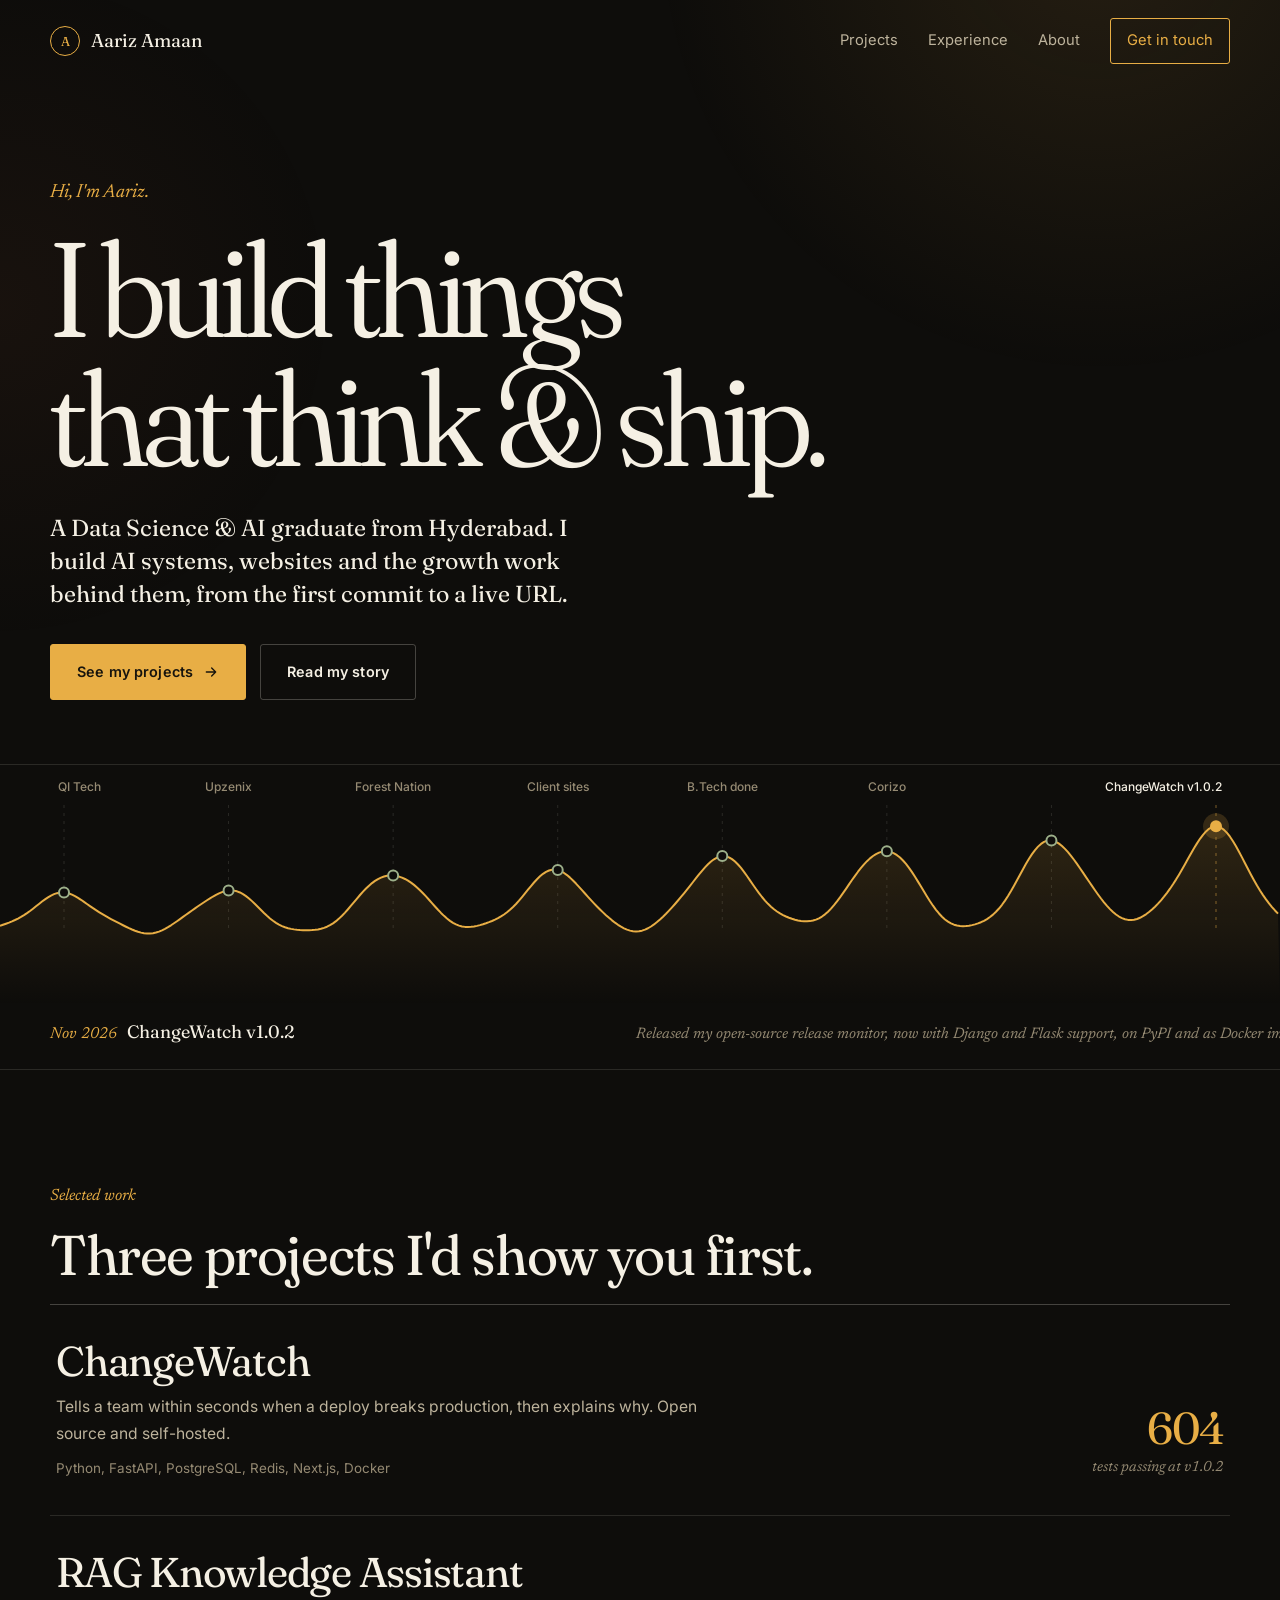
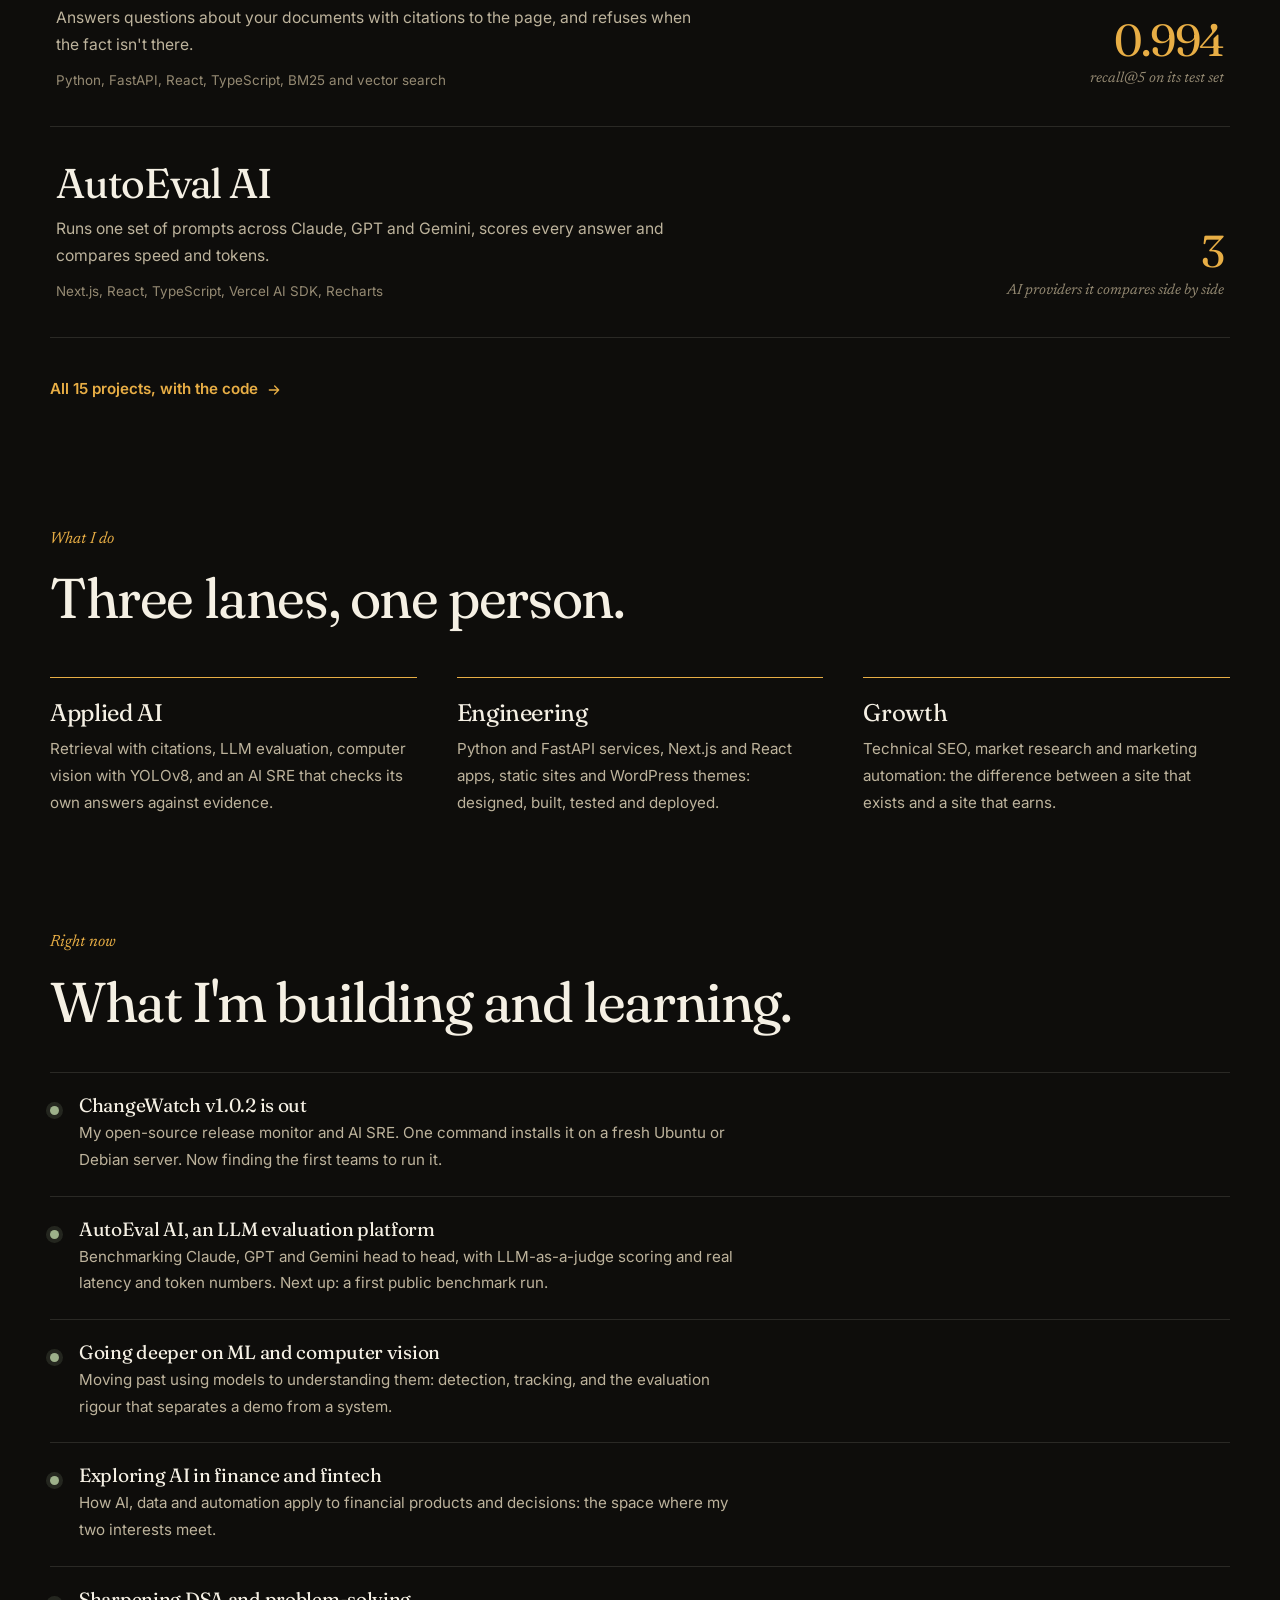
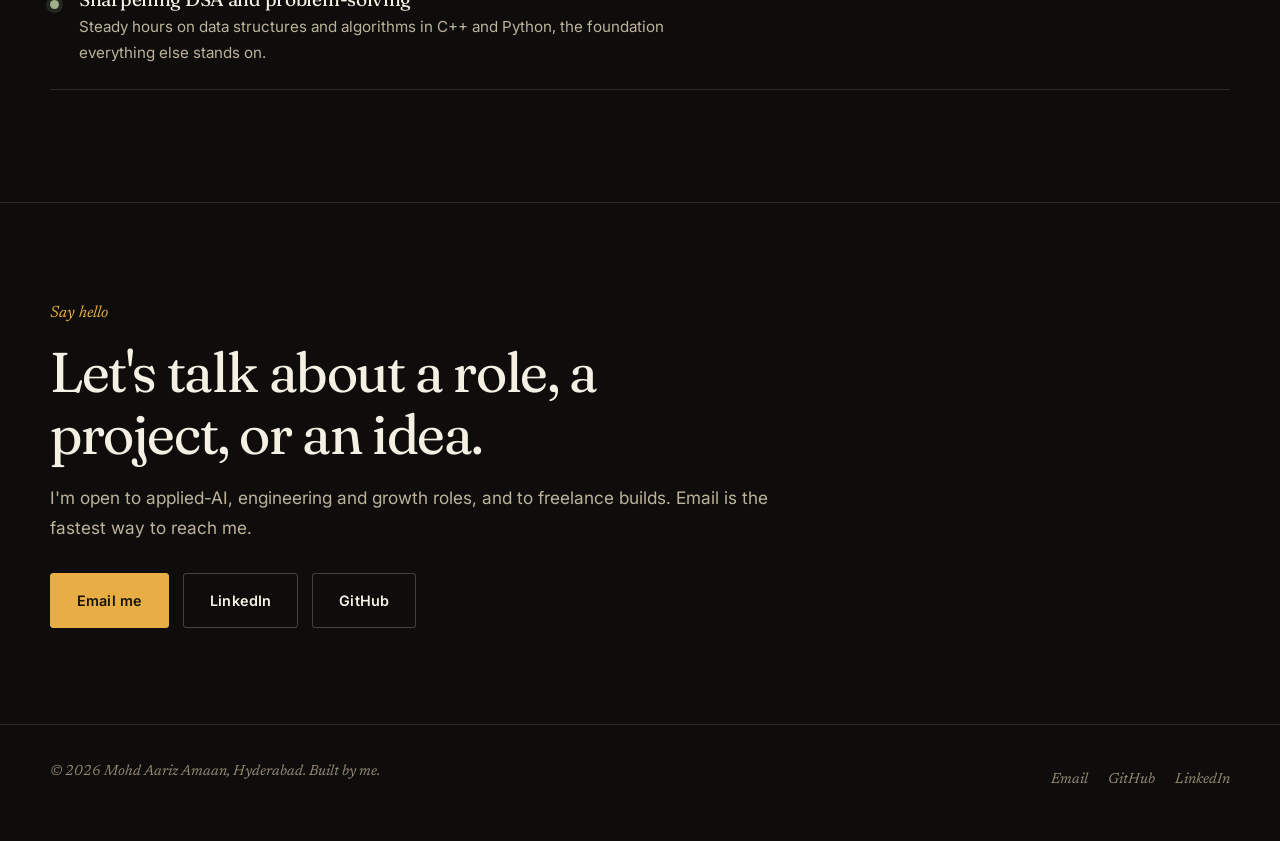
==== commit ae05a374: "ChangeWatch v1.0.2: recorded demo and step-through replay, updated facts Co-Authored-By: Claude Opus" ====
--- a/index.html
+++ b/index.html
@@ -58,7 +58,7 @@
         <li data-when="2026" data-name="B.Tech done">Graduated in Data Science &amp; AI from ICFAI Tech, Hyderabad.</li>
         <li data-when="Jun 2026" data-name="Corizo">Joined full-time in business operations: lead generation and market setup.</li>
         <li data-when="Sep 2026" data-name="RAG Assistant">Cited answers over documents: 0.994 recall@5 and 632 tests passing.</li>
-        <li data-when="Oct 2026" data-name="ChangeWatch v1.0.1">Released my open-source release monitor, on PyPI and as Docker images.</li>
+        <li data-when="Nov 2026" data-name="ChangeWatch v1.0.2">Released my open-source release monitor, now with Django and Flask support, on PyPI and as Docker images.</li>
     </ol>
   </div>
 </section>
@@ -70,7 +70,7 @@
     <div class="feat">
       <a class="feat-row" href="/work/changewatch">
         <div><h3>ChangeWatch</h3><p>Tells a team within seconds when a deploy breaks production, then explains why. Open source and self-hosted.</p><p class="stack">Python, FastAPI, PostgreSQL, Redis, Next.js, Docker</p></div>
-        <div class="fig"><b>595</b><span>tests passing at v1.0.1</span></div>
+        <div class="fig"><b>604</b><span>tests passing at v1.0.2</span></div>
       </a>
       <a class="feat-row" href="/work/rag-assistant">
         <div><h3>RAG Knowledge Assistant</h3><p>Answers questions about your documents with citations to the page, and refuses when the fact isn't there.</p><p class="stack">Python, FastAPI, React, TypeScript, BM25 and vector search</p></div>
@@ -102,7 +102,7 @@
     <span class="note">Right now</span>
     <h2 class="h2" id="now-h">What I'm building and learning.</h2>
     <div class="now-list">
-      <div class="now-item"><span class="dot" aria-hidden="true"></span><div><h3>ChangeWatch v1.0.1 is out</h3><p>My open-source release monitor and AI SRE. One command installs it on a fresh Ubuntu or Debian server. Now finding the first teams to run it.</p></div></div>
+      <div class="now-item"><span class="dot" aria-hidden="true"></span><div><h3>ChangeWatch v1.0.2 is out</h3><p>My open-source release monitor and AI SRE. One command installs it on a fresh Ubuntu or Debian server. Now finding the first teams to run it.</p></div></div>
       <div class="now-item"><span class="dot" aria-hidden="true"></span><div><h3>AutoEval AI, an LLM evaluation platform</h3><p>Benchmarking Claude, GPT and Gemini head to head, with LLM-as-a-judge scoring and real latency and token numbers. Next up: a first public benchmark run.</p></div></div>
       <div class="now-item"><span class="dot" aria-hidden="true"></span><div><h3>Going deeper on ML and computer vision</h3><p>Moving past using models to understanding them: detection, tracking, and the evaluation rigour that separates a demo from a system.</p></div></div>
       <div class="now-item"><span class="dot" aria-hidden="true"></span><div><h3>Exploring AI in finance and fintech</h3><p>How AI, data and automation apply to financial products and decisions: the space where my two interests meet.</p></div></div>
--- a/css/styles.css
+++ b/css/styles.css
@@ -334,3 +334,30 @@
 figure { margin: 0; }
 .feat-row { color: inherit; }
 .feat-row:focus-visible { outline-offset: -2px; }
+
+/* tools and languages used in a role */
+.tl-item .tools-used { margin-top: 12px; font-size: .84rem; color: var(--ink-3); }
+
+/* ChangeWatch case study: the recorded run and its step-through replay */
+.demo-sec { padding: 72px 0 8px; }
+.demo-h { font-size: clamp(1.6rem, 2.8vw, 2.1rem); letter-spacing: -.02em; color: var(--ink); }
+.demo-lede { max-width: 62ch; margin-top: 12px; }
+.demo-video { margin-top: 32px; }
+.demo-video video { display: block; width: 100%; height: auto; background: #020617; }
+.replay { display: grid; grid-template-columns: 300px minmax(0, 1fr); gap: 28px; margin-top: 48px; }
+.replay-steps { display: grid; gap: 6px; align-content: start; }
+.replay-steps button { text-align: left; font: inherit; color: var(--ink-2); background: transparent; border: 1px solid var(--line); border-radius: 6px; padding: 14px 16px; cursor: pointer; transition: border-color .25s, color .25s, background .25s; }
+.replay-steps button:hover { border-color: var(--line-2); color: var(--ink); }
+.replay-steps button[aria-selected="true"] { border-color: var(--amber); color: var(--ink); background: var(--panel); }
+.replay-steps .t { display: block; font-family: var(--note); font-style: italic; color: var(--amber); font-size: .95rem; }
+.replay-steps b { display: block; font-weight: 500; color: inherit; margin-top: 2px; }
+.replay-panel { min-width: 0; }
+.replay-panel[hidden] { display: none; }
+.replay-panel .shot { border: 1px solid var(--line-2); border-radius: 8px; overflow: hidden; background: var(--panel); }
+.replay-panel .shot img { width: 100%; height: auto; display: block; }
+.replay-panel p { margin-top: 16px; max-width: 70ch; }
+.replay-panel q { display: block; margin-top: 12px; padding: 12px 16px; border-left: 2px solid var(--amber); background: var(--bg-2); color: var(--ink); font-size: .92rem; quotes: none; }
+@media (max-width: 860px) {
+  .replay { grid-template-columns: 1fr; }
+  .replay-steps { grid-template-columns: repeat(auto-fill, minmax(140px, 1fr)); }
+}
